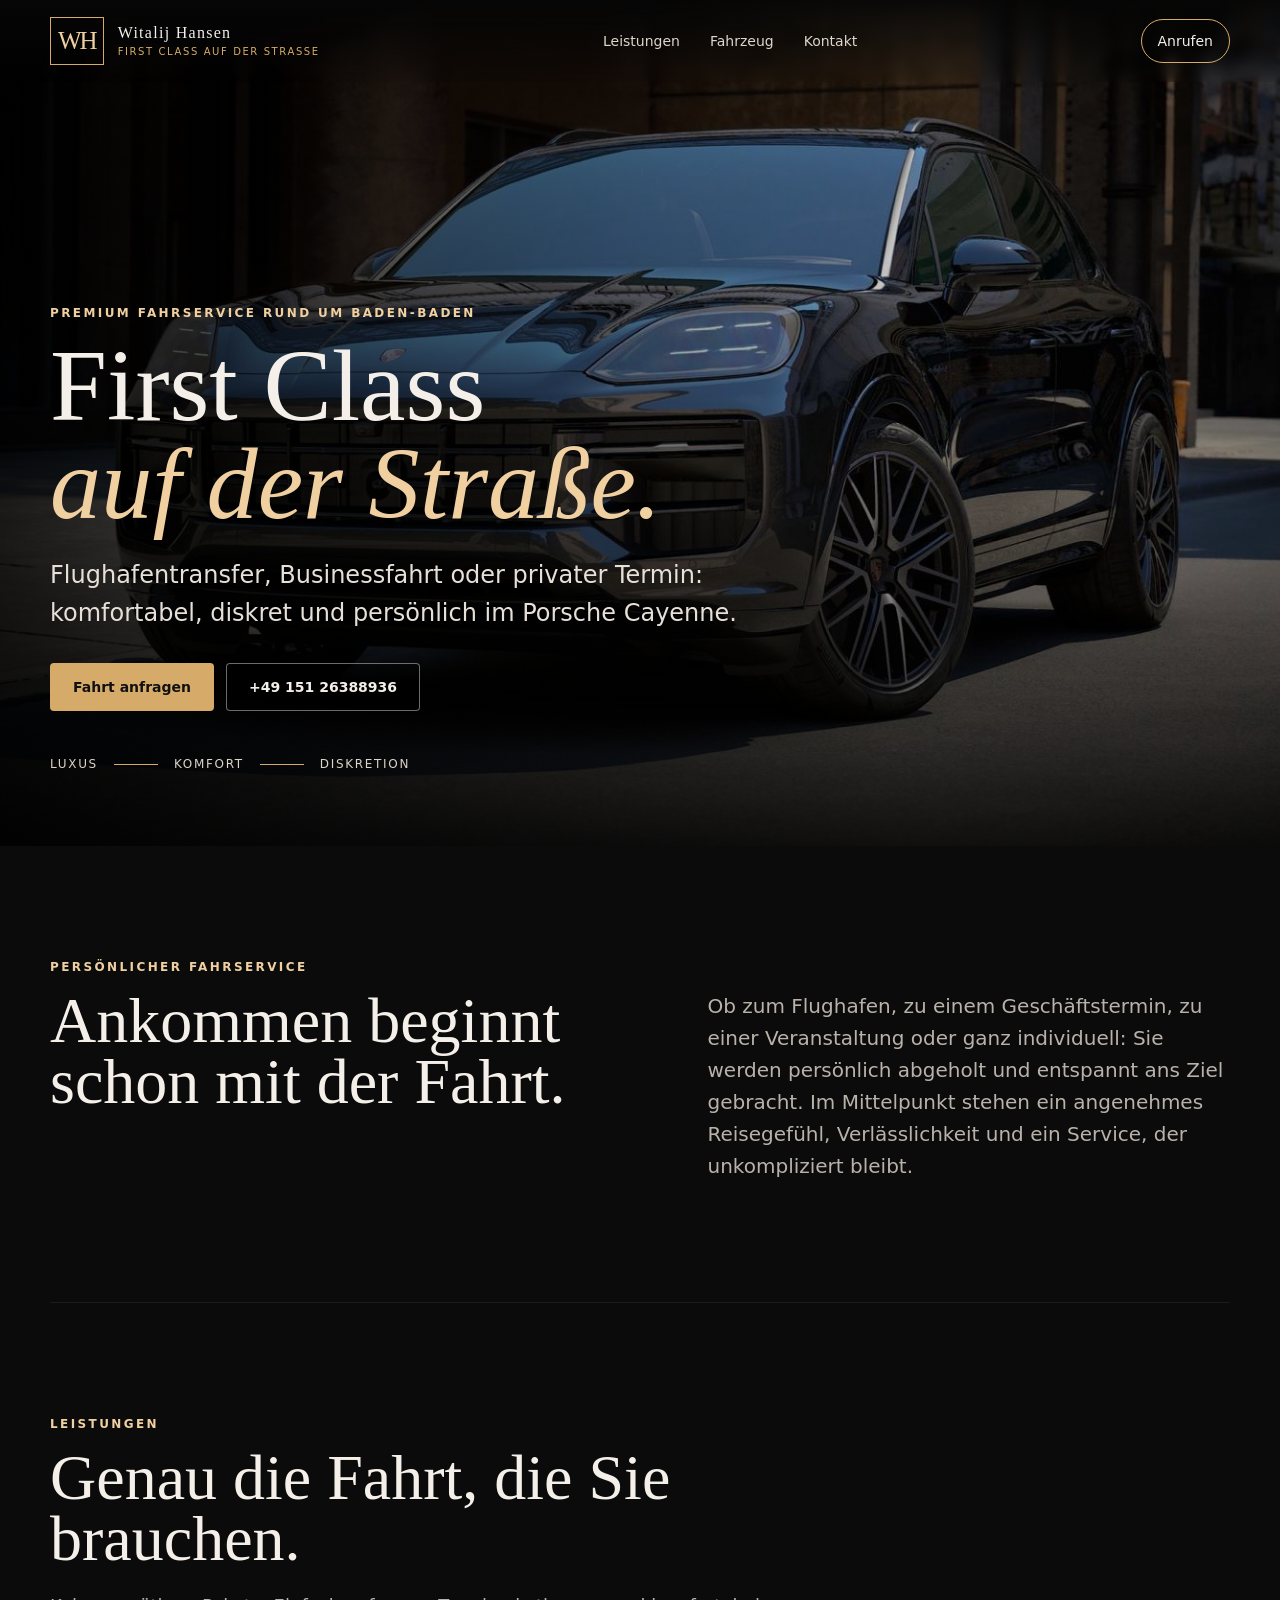
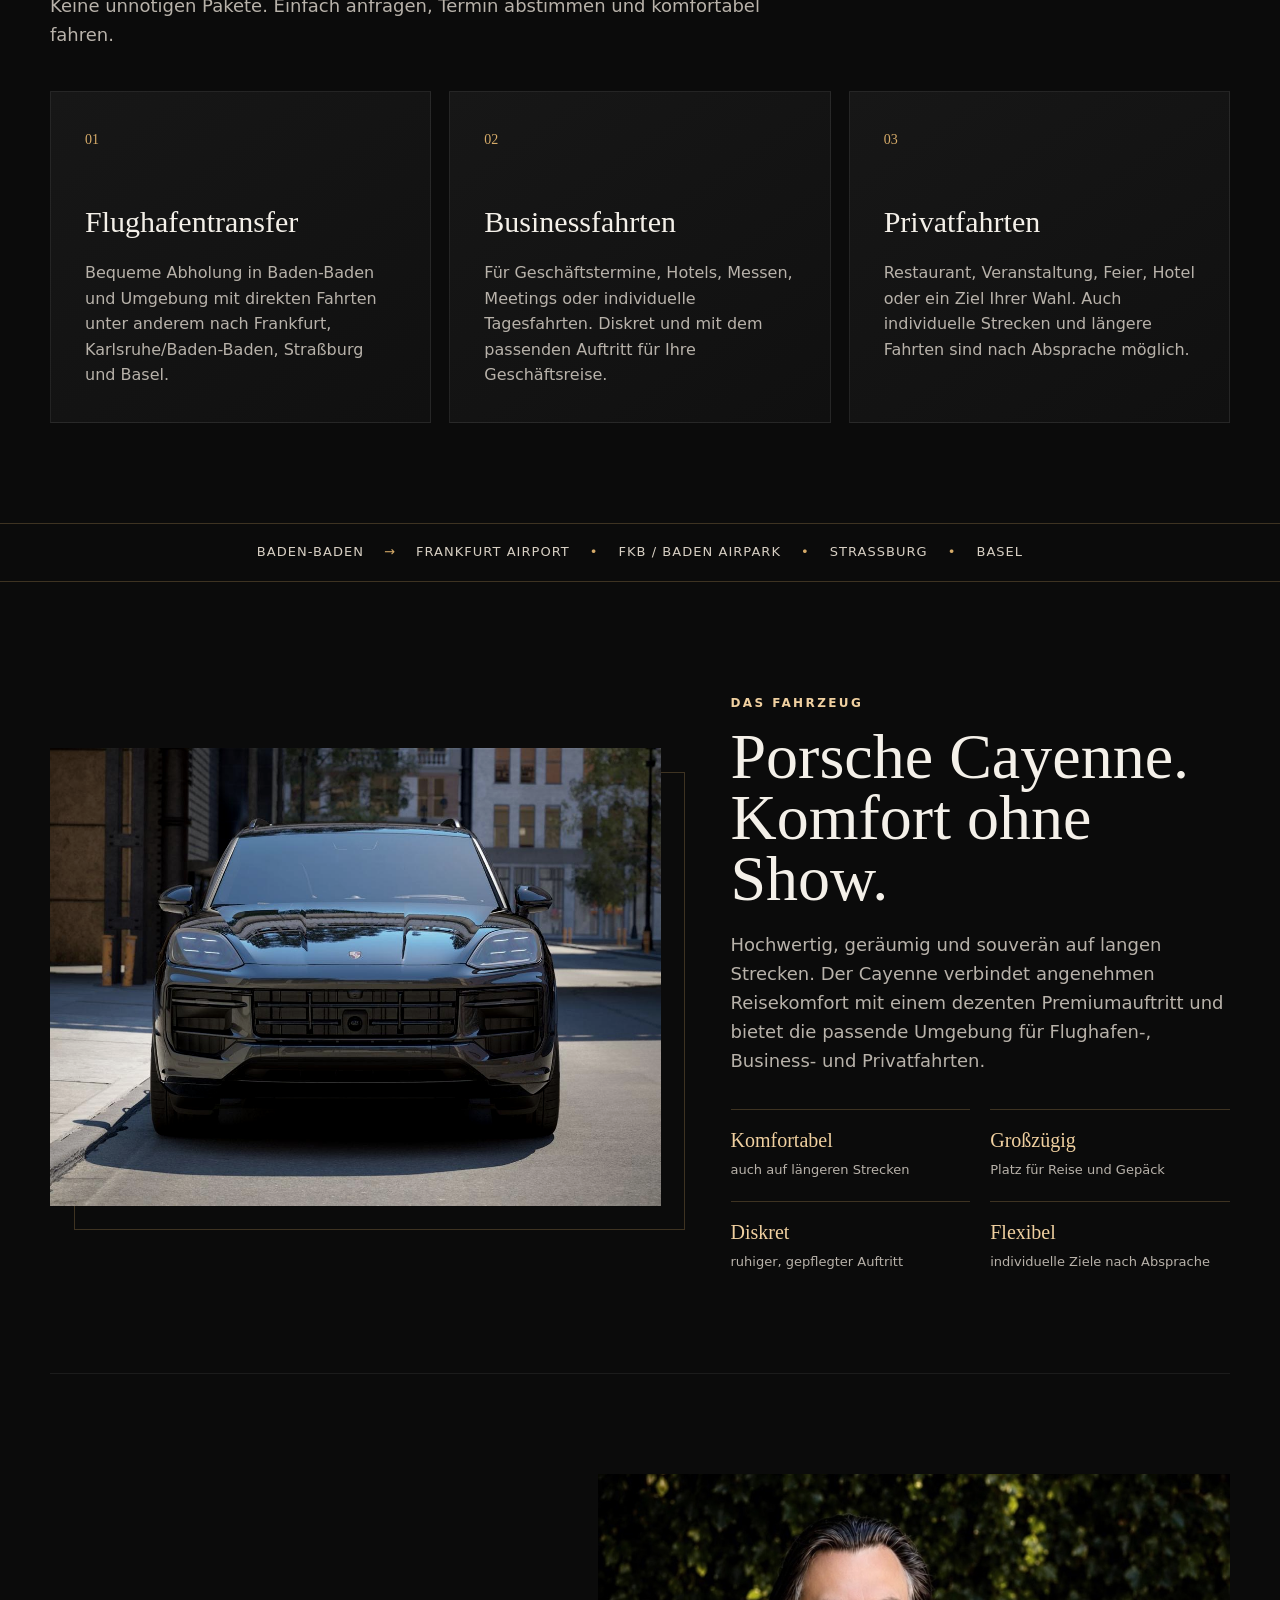
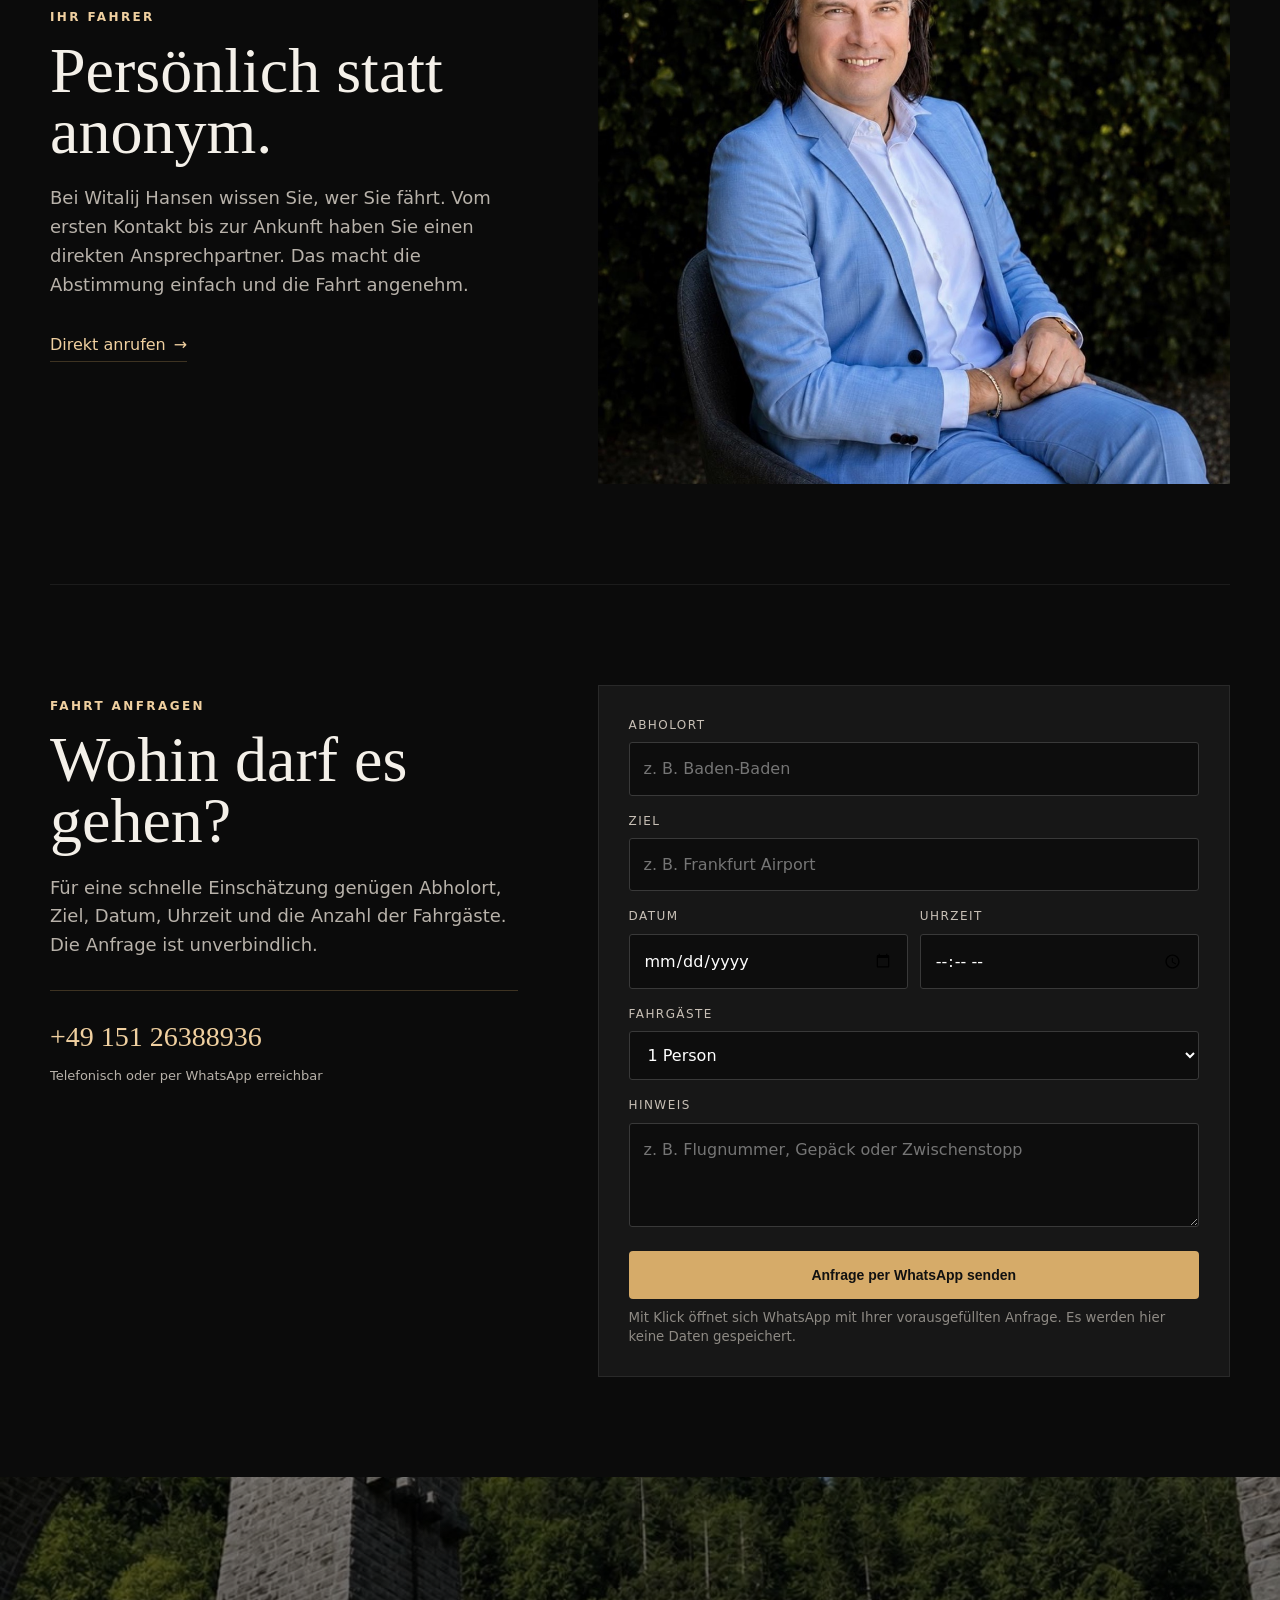
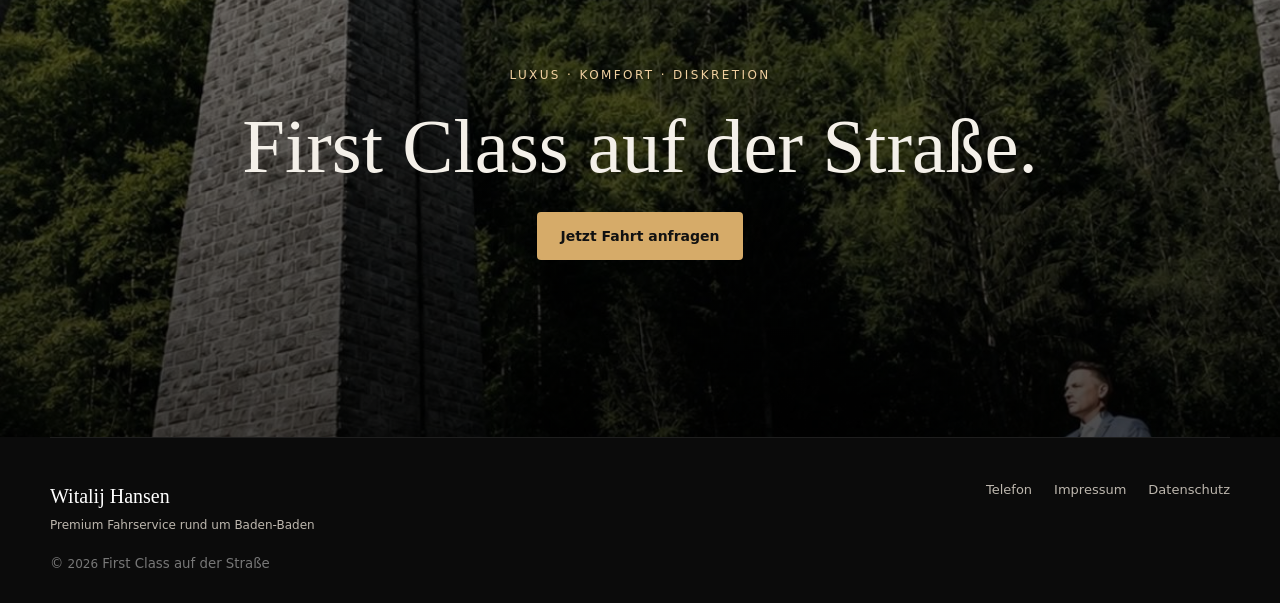
==== index.html @ 0abafc37 "Add files via upload" ====
<!doctype html>
<html lang="de">
<head>
  <meta charset="utf-8">
  <meta name="viewport" content="width=device-width, initial-scale=1">
  <title>First Class auf der Straße | Premium Fahrservice Baden-Baden</title>
  <meta name="description" content="Premium Fahrservice rund um Baden-Baden. Flughafentransfers nach Frankfurt, Karlsruhe/Baden-Baden, Straßburg und Basel sowie Business- und Privatfahrten im Porsche Cayenne.">
  <meta name="theme-color" content="#0b0b0b">
  <meta property="og:title" content="First Class auf der Straße">
  <meta property="og:description" content="Premium Fahrservice rund um Baden-Baden. Diskret, komfortabel und zuverlässig.">
  <meta property="og:type" content="website">
  <meta property="og:image" content="assets/cayenne-front-3q.jpeg">
  <link rel="preload" as="image" href="assets/cayenne-front-3q.jpeg">
  <link rel="stylesheet" href="styles.css">
</head>
<body>
  <header class="site-header">
    <a class="brand" href="#top" aria-label="Startseite">
      <span class="brand-mark">WH</span>
      <span class="brand-text">
        <strong>Witalij Hansen</strong>
        <small>First Class auf der Straße</small>
      </span>
    </a>
    <nav class="nav" aria-label="Hauptnavigation">
      <a href="#leistungen">Leistungen</a>
      <a href="#fahrzeug">Fahrzeug</a>
      <a href="#kontakt">Kontakt</a>
    </nav>
    <a class="header-cta" href="tel:+4915126388936">Anrufen</a>
  </header>

  <main id="top">
    <section class="hero">
      <div class="hero-image" role="img" aria-label="Porsche Cayenne des Premium Fahrservice"></div>
      <div class="hero-shade"></div>
      <div class="hero-content">
        <p class="eyebrow">Premium Fahrservice rund um Baden-Baden</p>
        <h1>First Class<br><span>auf der Straße.</span></h1>
        <p class="hero-copy">
          Flughafentransfer, Businessfahrt oder privater Termin:
          komfortabel, diskret und persönlich im Porsche Cayenne.
        </p>
        <div class="hero-actions">
          <a class="btn btn-primary" href="https://wa.me/4915126388936?text=Hallo%20Herr%20Hansen%2C%20ich%20interessiere%20mich%20f%C3%BCr%20eine%20Fahrt." target="_blank" rel="noopener">Fahrt anfragen</a>
          <a class="btn btn-secondary" href="tel:+4915126388936">+49 151 26388936</a>
        </div>
        <div class="trust-row" aria-label="Vorteile">
          <span>Luxus</span><i></i><span>Komfort</span><i></i><span>Diskretion</span>
        </div>
      </div>
    </section>

    <section class="intro section">
      <div>
        <p class="section-kicker">Persönlicher Fahrservice</p>
        <h2>Ankommen beginnt schon mit der Fahrt.</h2>
      </div>
      <p>
        Ob zum Flughafen, zu einem Geschäftstermin, zu einer Veranstaltung oder ganz individuell:
        Sie werden persönlich abgeholt und entspannt ans Ziel gebracht. Im Mittelpunkt stehen ein
        angenehmes Reisegefühl, Verlässlichkeit und ein Service, der unkompliziert bleibt.
      </p>
    </section>

    <section id="leistungen" class="services section">
      <div class="section-heading">
        <p class="section-kicker">Leistungen</p>
        <h2>Genau die Fahrt, die Sie brauchen.</h2>
        <p>Keine unnötigen Pakete. Einfach anfragen, Termin abstimmen und komfortabel fahren.</p>
      </div>

      <div class="cards">
        <article class="card">
          <span class="card-number">01</span>
          <h3>Flughafentransfer</h3>
          <p>
            Bequeme Abholung in Baden-Baden und Umgebung mit direkten Fahrten unter anderem nach
            Frankfurt, Karlsruhe/Baden-Baden, Straßburg und Basel.
          </p>
        </article>
        <article class="card">
          <span class="card-number">02</span>
          <h3>Businessfahrten</h3>
          <p>
            Für Geschäftstermine, Hotels, Messen, Meetings oder individuelle Tagesfahrten.
            Diskret und mit dem passenden Auftritt für Ihre Geschäftsreise.
          </p>
        </article>
        <article class="card">
          <span class="card-number">03</span>
          <h3>Privatfahrten</h3>
          <p>
            Restaurant, Veranstaltung, Feier, Hotel oder ein Ziel Ihrer Wahl.
            Auch individuelle Strecken und längere Fahrten sind nach Absprache möglich.
          </p>
        </article>
      </div>
    </section>

    <section class="route-strip" aria-label="Typische Ziele">
      <span>Baden-Baden</span>
      <b>→</b>
      <span>Frankfurt Airport</span>
      <b>•</b>
      <span>FKB / Baden Airpark</span>
      <b>•</b>
      <span>Straßburg</span>
      <b>•</b>
      <span>Basel</span>
    </section>

    <section id="fahrzeug" class="vehicle section">
      <div class="vehicle-image">
        <img src="assets/cayenne-front.jpeg" alt="Porsche Cayenne von vorne" loading="lazy">
      </div>
      <div class="vehicle-copy">
        <p class="section-kicker">Das Fahrzeug</p>
        <h2>Porsche Cayenne.<br>Komfort ohne Show.</h2>
        <p>
          Hochwertig, geräumig und souverän auf langen Strecken. Der Cayenne verbindet
          angenehmen Reisekomfort mit einem dezenten Premiumauftritt und bietet die passende
          Umgebung für Flughafen-, Business- und Privatfahrten.
        </p>
        <div class="feature-grid">
          <div><strong>Komfortabel</strong><span>auch auf längeren Strecken</span></div>
          <div><strong>Großzügig</strong><span>Platz für Reise und Gepäck</span></div>
          <div><strong>Diskret</strong><span>ruhiger, gepflegter Auftritt</span></div>
          <div><strong>Flexibel</strong><span>individuelle Ziele nach Absprache</span></div>
        </div>
      </div>
    </section>

    <section class="personal section">
      <div class="personal-copy">
        <p class="section-kicker">Ihr Fahrer</p>
        <h2>Persönlich statt anonym.</h2>
        <p>
          Bei Witalij Hansen wissen Sie, wer Sie fährt. Vom ersten Kontakt bis zur Ankunft haben
          Sie einen direkten Ansprechpartner. Das macht die Abstimmung einfach und die Fahrt angenehm.
        </p>
        <a class="text-link" href="tel:+4915126388936">Direkt anrufen <span>→</span></a>
      </div>
      <div class="portrait-wrap">
        <img src="assets/portrait.jpeg" alt="Witalij Hansen" loading="lazy">
      </div>
    </section>

    <section id="kontakt" class="contact section">
      <div class="contact-copy">
        <p class="section-kicker">Fahrt anfragen</p>
        <h2>Wohin darf es gehen?</h2>
        <p>
          Für eine schnelle Einschätzung genügen Abholort, Ziel, Datum, Uhrzeit und die Anzahl der Fahrgäste.
          Die Anfrage ist unverbindlich.
        </p>
        <div class="contact-direct">
          <a href="tel:+4915126388936">+49 151 26388936</a>
          <span>Telefonisch oder per WhatsApp erreichbar</span>
        </div>
      </div>

      <form class="request-form" id="requestForm">
        <div class="field">
          <label for="from">Abholort</label>
          <input id="from" name="from" autocomplete="street-address" placeholder="z. B. Baden-Baden">
        </div>
        <div class="field">
          <label for="to">Ziel</label>
          <input id="to" name="to" placeholder="z. B. Frankfurt Airport">
        </div>
        <div class="field two">
          <div>
            <label for="date">Datum</label>
            <input id="date" name="date" type="date">
          </div>
          <div>
            <label for="time">Uhrzeit</label>
            <input id="time" name="time" type="time">
          </div>
        </div>
        <div class="field">
          <label for="people">Fahrgäste</label>
          <select id="people" name="people">
            <option value="1">1 Person</option>
            <option value="2">2 Personen</option>
            <option value="3">3 Personen</option>
            <option value="4">4 Personen</option>
          </select>
        </div>
        <div class="field">
          <label for="note">Hinweis</label>
          <textarea id="note" name="note" rows="3" placeholder="z. B. Flugnummer, Gepäck oder Zwischenstopp"></textarea>
        </div>
        <button class="btn btn-primary full" type="submit">Anfrage per WhatsApp senden</button>
        <small>Mit Klick öffnet sich WhatsApp mit Ihrer vorausgefüllten Anfrage. Es werden hier keine Daten gespeichert.</small>
      </form>
    </section>

    <section class="final-visual">
      <img src="assets/viadukt-fahrer.jpeg" alt="Fahrservice vor einem Viadukt" loading="lazy">
      <div class="final-overlay">
        <p>Luxus · Komfort · Diskretion</p>
        <h2>First Class auf der Straße.</h2>
        <a class="btn btn-primary" href="https://wa.me/4915126388936?text=Hallo%20Herr%20Hansen%2C%20ich%20m%C3%B6chte%20gerne%20eine%20Fahrt%20anfragen." target="_blank" rel="noopener">Jetzt Fahrt anfragen</a>
      </div>
    </section>
  </main>

  <footer class="footer">
    <div>
      <strong>Witalij Hansen</strong>
      <span>Premium Fahrservice rund um Baden-Baden</span>
    </div>
    <div class="footer-links">
      <a href="tel:+4915126388936">Telefon</a>
      <a href="impressum.html">Impressum</a>
      <a href="datenschutz.html">Datenschutz</a>
    </div>
    <small>© <span id="year"></span> First Class auf der Straße</small>
  </footer>

  <script src="script.js"></script>
</body>
</html>
---- styles.css ----
:root{
  --bg:#0b0b0b;
  --bg-soft:#121212;
  --surface:#171717;
  --line:rgba(214,171,105,.25);
  --gold:#d6ab69;
  --gold-light:#f0d0a0;
  --text:#f4f0e9;
  --muted:#b8b2aa;
  --max:1180px;
}
*{box-sizing:border-box}
html{scroll-behavior:smooth}
body{
  margin:0;
  background:var(--bg);
  color:var(--text);
  font-family:Inter,ui-sans-serif,system-ui,-apple-system,BlinkMacSystemFont,"Segoe UI",sans-serif;
  line-height:1.6;
}
a{color:inherit;text-decoration:none}
img{max-width:100%;display:block}
.site-header{
  position:fixed; inset:0 0 auto 0; z-index:50;
  height:82px; display:flex; align-items:center; justify-content:space-between;
  padding:0 max(24px,calc((100vw - var(--max))/2));
  background:linear-gradient(to bottom,rgba(6,6,6,.92),rgba(6,6,6,.55),transparent);
  backdrop-filter:blur(6px);
}
.brand{display:flex;align-items:center;gap:14px}
.brand-mark{
  font-family:Georgia,serif; font-size:25px; color:var(--gold-light);
  border:1px solid var(--gold); padding:3px 7px; letter-spacing:-2px;
}
.brand-text{display:flex;flex-direction:column;line-height:1.15}
.brand-text strong{font-family:Georgia,serif;letter-spacing:.08em;font-weight:500}
.brand-text small{font-size:10px;color:var(--gold);letter-spacing:.16em;text-transform:uppercase;margin-top:4px}
.nav{display:flex;gap:30px;font-size:14px;color:#ddd6cc}
.nav a:hover{color:var(--gold-light)}
.header-cta{border:1px solid var(--gold);padding:10px 16px;border-radius:999px;font-size:14px}
.hero{position:relative;min-height:94vh;display:flex;align-items:flex-end;overflow:hidden}
.hero-image{
  position:absolute;inset:0;
  background:url("assets/cayenne-front-3q.jpeg") center 58%/cover no-repeat;
  transform:scale(1.02);
}
.hero-shade{
  position:absolute;inset:0;
  background:
    linear-gradient(90deg,rgba(0,0,0,.84) 0%,rgba(0,0,0,.44) 45%,rgba(0,0,0,.18) 70%),
    linear-gradient(0deg,rgba(0,0,0,.88) 0%,transparent 45%);
}
.hero-content{
  position:relative;z-index:2;width:min(var(--max),calc(100% - 48px));
  margin:0 auto;padding:150px 0 72px;
}
.eyebrow,.section-kicker{
  text-transform:uppercase;letter-spacing:.2em;font-size:12px;color:var(--gold-light);font-weight:600;
}
.hero h1,.section h2,.final-overlay h2{
  font-family:Georgia,"Times New Roman",serif;font-weight:400;line-height:.95;margin:14px 0 22px;
}
.hero h1{font-size:clamp(54px,8vw,112px);max-width:820px}
.hero h1 span{color:var(--gold-light);font-style:italic}
.hero-copy{font-size:clamp(18px,2vw,24px);max-width:690px;color:#e6e0d8}
.hero-actions{display:flex;gap:12px;flex-wrap:wrap;margin-top:30px}
.btn{
  display:inline-flex;align-items:center;justify-content:center;
  min-height:48px;padding:0 22px;border-radius:4px;font-weight:650;font-size:14px;
  transition:.2s ease;border:1px solid transparent;cursor:pointer;
}
.btn-primary{background:var(--gold);color:#111}
.btn-primary:hover{background:var(--gold-light);transform:translateY(-1px)}
.btn-secondary{border-color:rgba(255,255,255,.42);background:rgba(0,0,0,.2)}
.btn-secondary:hover{border-color:var(--gold)}
.trust-row{display:flex;align-items:center;gap:16px;margin-top:44px;color:#ded4c7;letter-spacing:.14em;text-transform:uppercase;font-size:12px}
.trust-row i{display:block;width:44px;height:1px;background:var(--gold)}
.section{width:min(var(--max),calc(100% - 48px));margin:0 auto;padding:100px 0}
.section h2{font-size:clamp(40px,5vw,68px)}
.intro{display:grid;grid-template-columns:1.05fr .95fr;gap:80px;align-items:start}
.intro>p{font-size:20px;color:var(--muted);margin-top:44px}
.section-heading{max-width:760px;margin-bottom:42px}
.section-heading>p:last-child{color:var(--muted);font-size:18px}
.services{border-top:1px solid rgba(255,255,255,.07)}
.cards{display:grid;grid-template-columns:repeat(3,1fr);gap:18px}
.card{background:linear-gradient(145deg,#171717,#101010);border:1px solid rgba(255,255,255,.08);padding:34px;min-height:310px}
.card-number{font-family:Georgia,serif;color:var(--gold);font-size:14px}
.card h3{font-family:Georgia,serif;font-size:30px;font-weight:400;margin:46px 0 14px}
.card p{color:var(--muted);margin:0}
.route-strip{
  border-top:1px solid var(--line);border-bottom:1px solid var(--line);
  padding:18px 24px;display:flex;gap:20px;align-items:center;justify-content:center;flex-wrap:wrap;
  color:#d8d0c4;font-size:13px;letter-spacing:.08em;text-transform:uppercase;
}
.route-strip b{color:var(--gold);font-weight:400}
.vehicle{display:grid;grid-template-columns:1.1fr .9fr;gap:70px;align-items:center}
.vehicle-image{position:relative}
.vehicle-image:before{content:"";position:absolute;inset:24px -24px -24px 24px;border:1px solid var(--line);z-index:-1}
.vehicle-image img{width:100%;aspect-ratio:4/3;object-fit:cover;filter:saturate(.85) contrast(1.05)}
.vehicle-copy>p:not(.section-kicker){color:var(--muted);font-size:18px}
.feature-grid{display:grid;grid-template-columns:1fr 1fr;gap:20px;margin-top:34px}
.feature-grid div{border-top:1px solid var(--line);padding-top:14px}
.feature-grid strong,.feature-grid span{display:block}
.feature-grid strong{color:var(--gold-light);font-family:Georgia,serif;font-size:20px;font-weight:400}
.feature-grid span{font-size:13px;color:var(--muted);margin-top:4px}
.personal{
  display:grid;grid-template-columns:.85fr 1.15fr;gap:80px;align-items:center;
  border-top:1px solid rgba(255,255,255,.07);
}
.personal-copy p:not(.section-kicker){color:var(--muted);font-size:18px}
.text-link{display:inline-flex;gap:8px;color:var(--gold-light);margin-top:14px;border-bottom:1px solid var(--line);padding-bottom:4px}
.portrait-wrap{max-height:610px;overflow:hidden}
.portrait-wrap img{width:100%;height:100%;max-height:610px;object-fit:cover;object-position:center 25%;filter:saturate(.88)}
.contact{
  display:grid;grid-template-columns:.85fr 1.15fr;gap:80px;align-items:start;
  border-top:1px solid rgba(255,255,255,.07);
}
.contact-copy>p:not(.section-kicker){color:var(--muted);font-size:18px}
.contact-direct{margin-top:30px;padding-top:24px;border-top:1px solid var(--line)}
.contact-direct a{display:block;font-family:Georgia,serif;color:var(--gold-light);font-size:28px}
.contact-direct span{display:block;color:var(--muted);font-size:13px;margin-top:6px}
.request-form{background:var(--surface);border:1px solid rgba(255,255,255,.08);padding:30px}
.field{margin-bottom:16px}
.field label{display:block;font-size:12px;text-transform:uppercase;letter-spacing:.12em;color:#c8c0b6;margin-bottom:7px}
.field input,.field select,.field textarea{
  width:100%;border:1px solid #393939;background:#0d0d0d;color:#fff;border-radius:3px;
  padding:13px 14px;font:inherit;outline:none;
}
.field input:focus,.field select:focus,.field textarea:focus{border-color:var(--gold)}
.field.two{display:grid;grid-template-columns:1fr 1fr;gap:12px}
.full{width:100%}
.request-form small{display:block;color:#8e8a84;margin-top:10px;line-height:1.4}
.final-visual{position:relative;height:560px;overflow:hidden}
.final-visual img{width:100%;height:100%;object-fit:cover;object-position:center 56%;filter:brightness(.55) saturate(.85)}
.final-overlay{position:absolute;inset:0;display:flex;flex-direction:column;align-items:center;justify-content:center;text-align:center;padding:24px;background:linear-gradient(180deg,rgba(0,0,0,.05),rgba(0,0,0,.45))}
.final-overlay p{text-transform:uppercase;letter-spacing:.2em;color:var(--gold-light);font-size:12px}
.final-overlay h2{font-size:clamp(46px,6vw,82px);margin-bottom:28px}
.footer{
  width:min(var(--max),calc(100% - 48px));margin:0 auto;padding:42px 0 28px;
  display:grid;grid-template-columns:1fr auto;gap:18px;border-top:1px solid rgba(255,255,255,.08);color:#bdb7ae;
}
.footer>div:first-child{display:flex;flex-direction:column}
.footer strong{color:#fff;font-family:Georgia,serif;font-size:20px;font-weight:400}
.footer span{font-size:12px;margin-top:4px}
.footer-links{display:flex;gap:22px;font-size:13px}
.footer small{grid-column:1/-1;color:#777}
.legal{width:min(860px,calc(100% - 48px));margin:0 auto;padding:140px 0 80px}
.legal h1{font-family:Georgia,serif;font-size:58px;font-weight:400}
.legal h2{font-family:Georgia,serif;font-weight:400;margin-top:38px}
.legal p,.legal li{color:var(--muted)}
.legal .notice{border:1px solid var(--line);padding:18px;color:var(--gold-light);background:#14100b}
.backlink{color:var(--gold-light)}
@media (max-width:900px){
  .nav{display:none}
  .intro,.vehicle,.personal,.contact{grid-template-columns:1fr;gap:44px}
  .cards{grid-template-columns:1fr}
  .card{min-height:0}
  .personal-copy{order:1}.portrait-wrap{order:2}
  .vehicle-image:before{display:none}
}
@media (max-width:640px){
  .site-header{height:70px;padding:0 18px}
  .brand-text small{display:none}
  .brand-text strong{font-size:13px}
  .header-cta{padding:8px 12px}
  .hero{min-height:100svh}
  .hero-image{background-position:58% center}
  .hero-shade{background:linear-gradient(90deg,rgba(0,0,0,.86),rgba(0,0,0,.42)),linear-gradient(0deg,rgba(0,0,0,.93),transparent 55%)}
  .hero-content{width:calc(100% - 36px);padding-bottom:44px}
  .hero h1{font-size:54px}
  .hero-copy{font-size:17px}
  .hero-actions{flex-direction:column;align-items:stretch}
  .trust-row{gap:10px;font-size:10px}
  .trust-row i{width:20px}
  .section{width:calc(100% - 36px);padding:72px 0}
  .section h2{font-size:42px}
  .intro>p{margin-top:0;font-size:17px}
  .card{padding:26px}
  .vehicle,.personal,.contact{gap:34px}
  .feature-grid{grid-template-columns:1fr}
  .field.two{grid-template-columns:1fr}
  .request-form{padding:20px}
  .final-visual{height:470px}
  .final-visual img{object-position:48% center}
  .footer{width:calc(100% - 36px);grid-template-columns:1fr}
  .footer-links{flex-wrap:wrap}
}
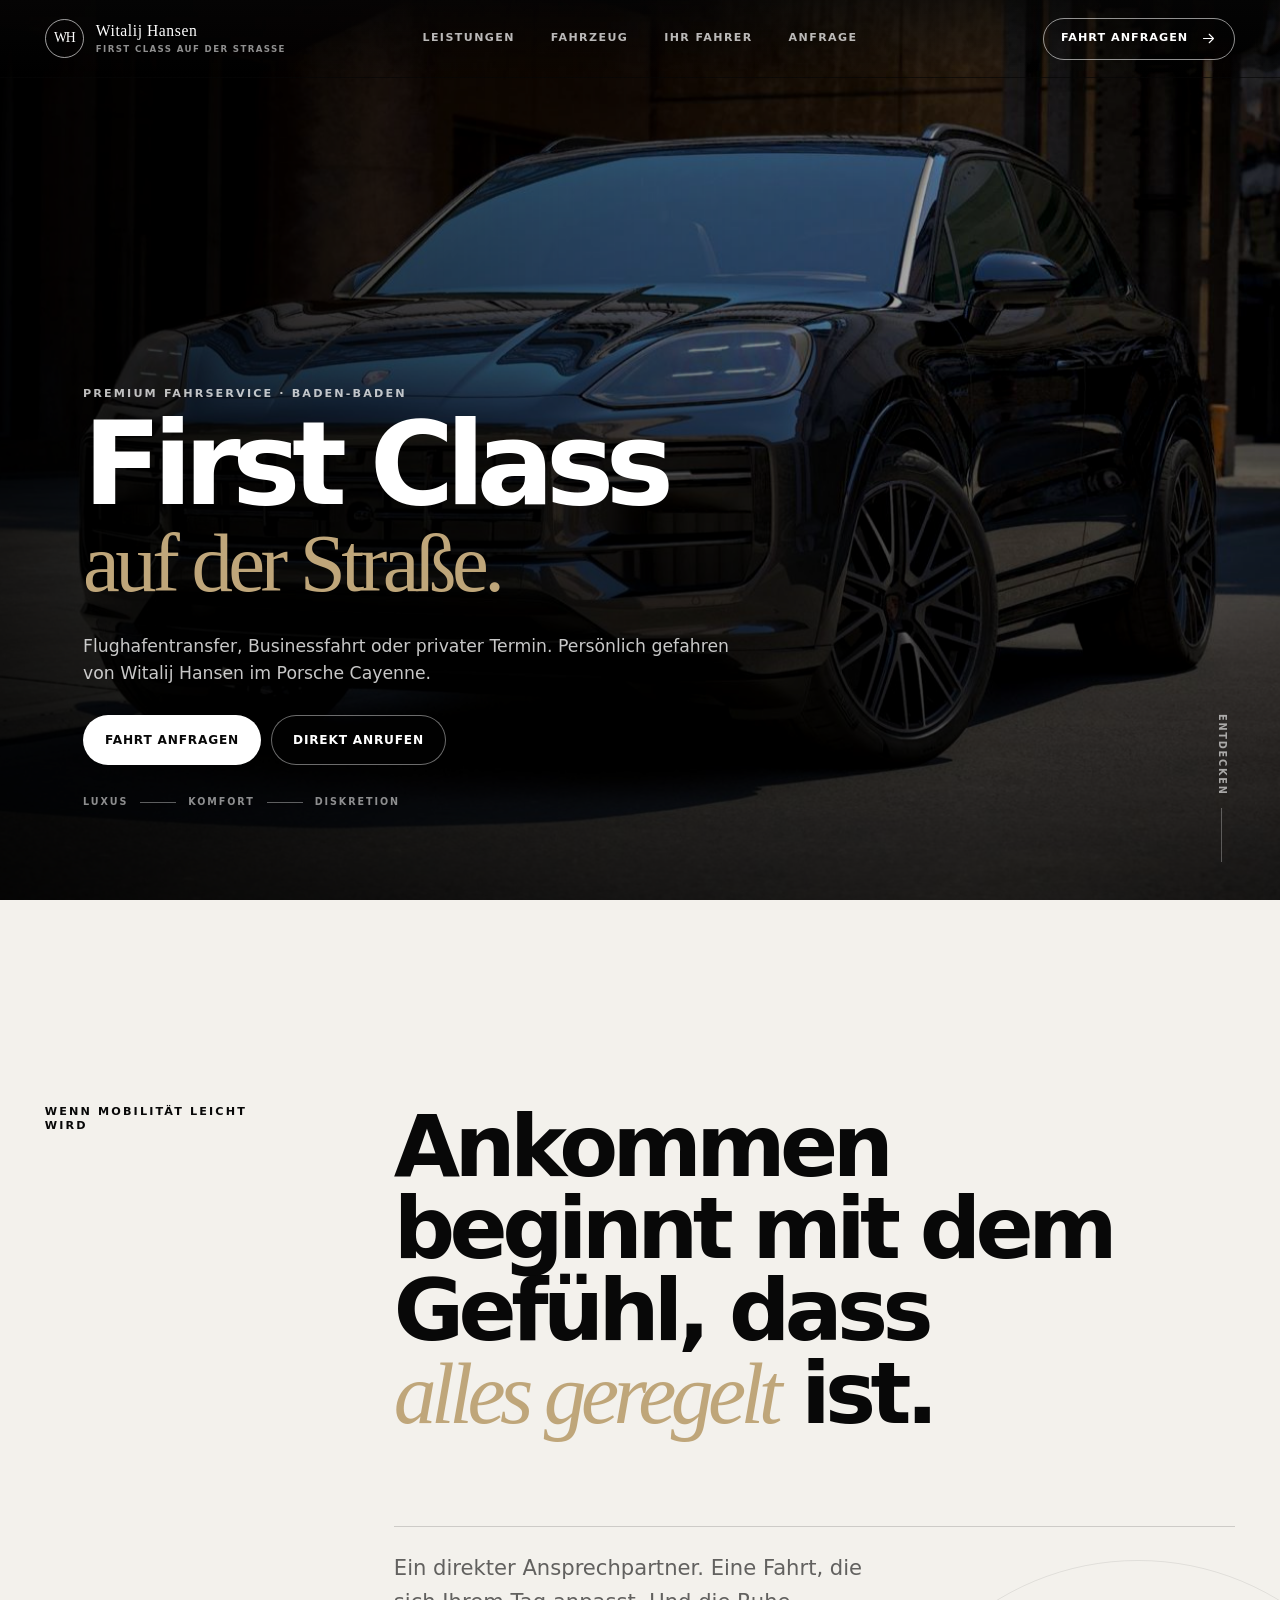
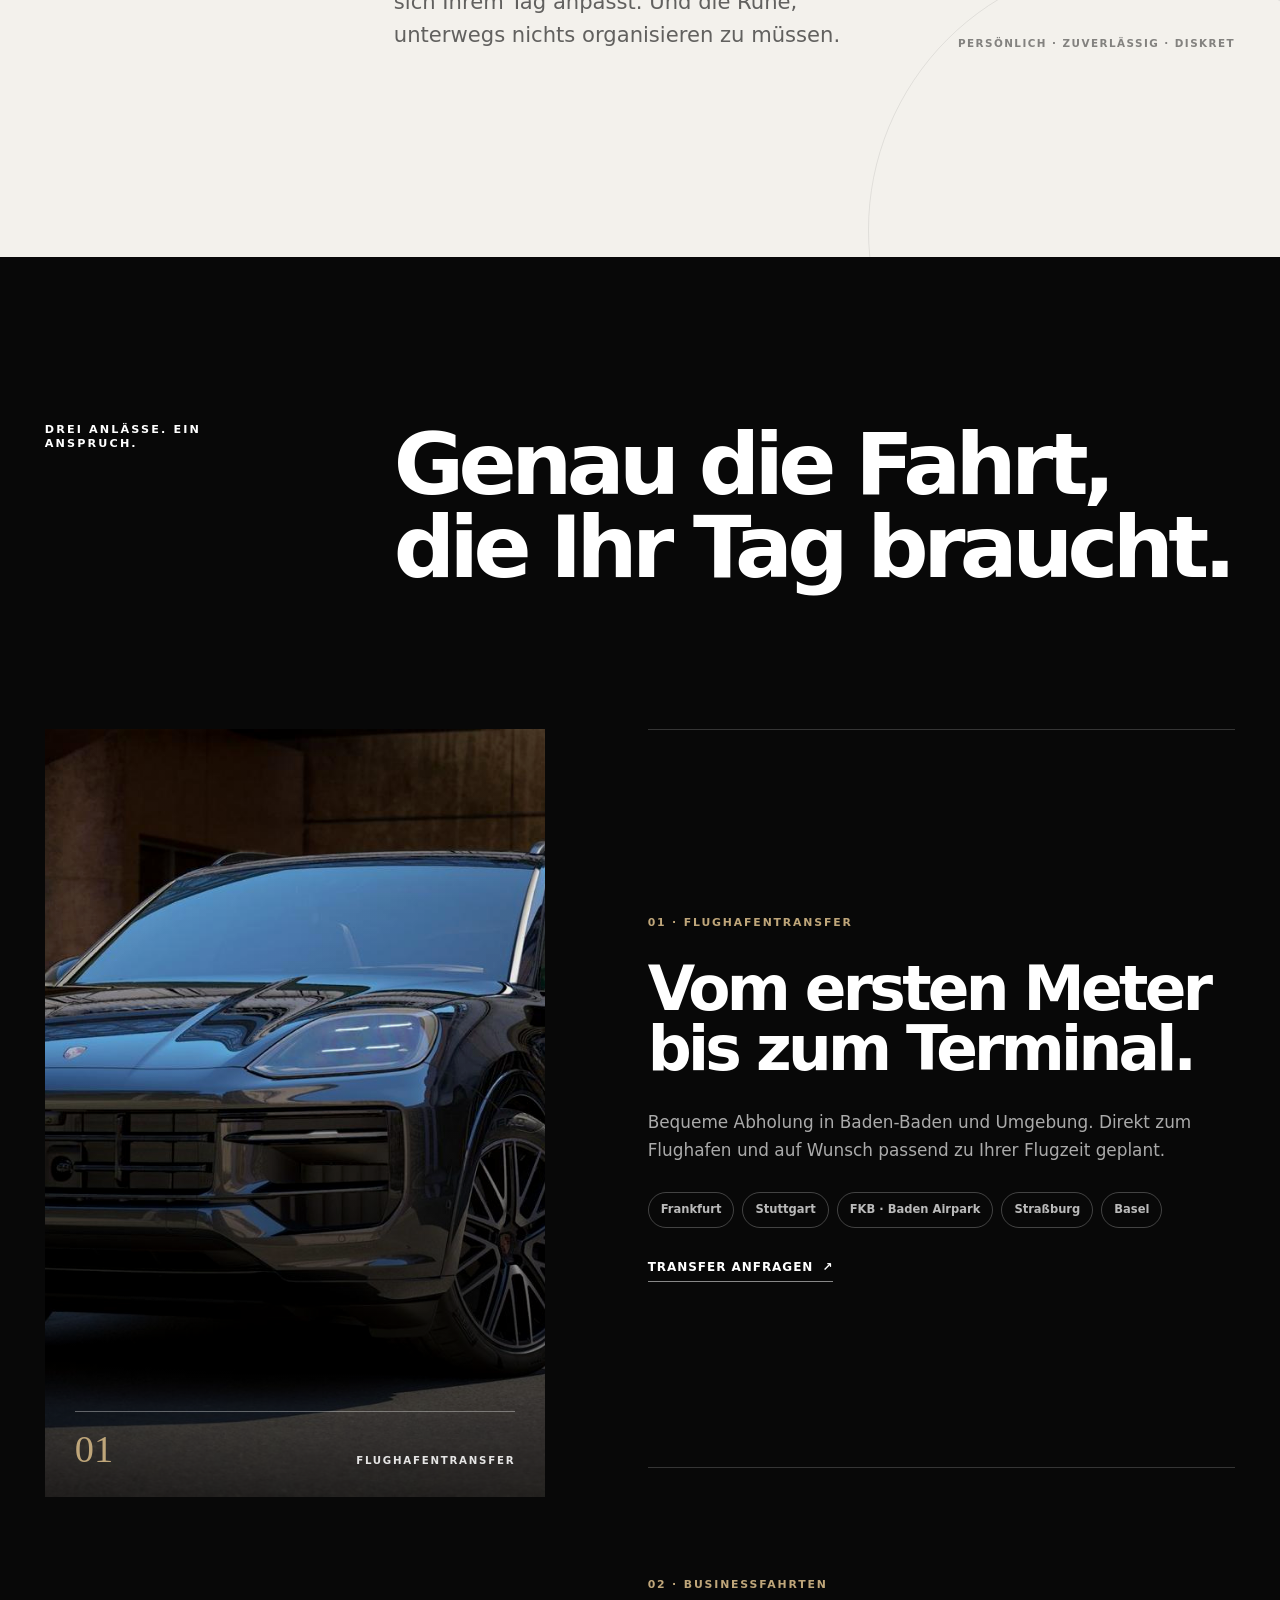
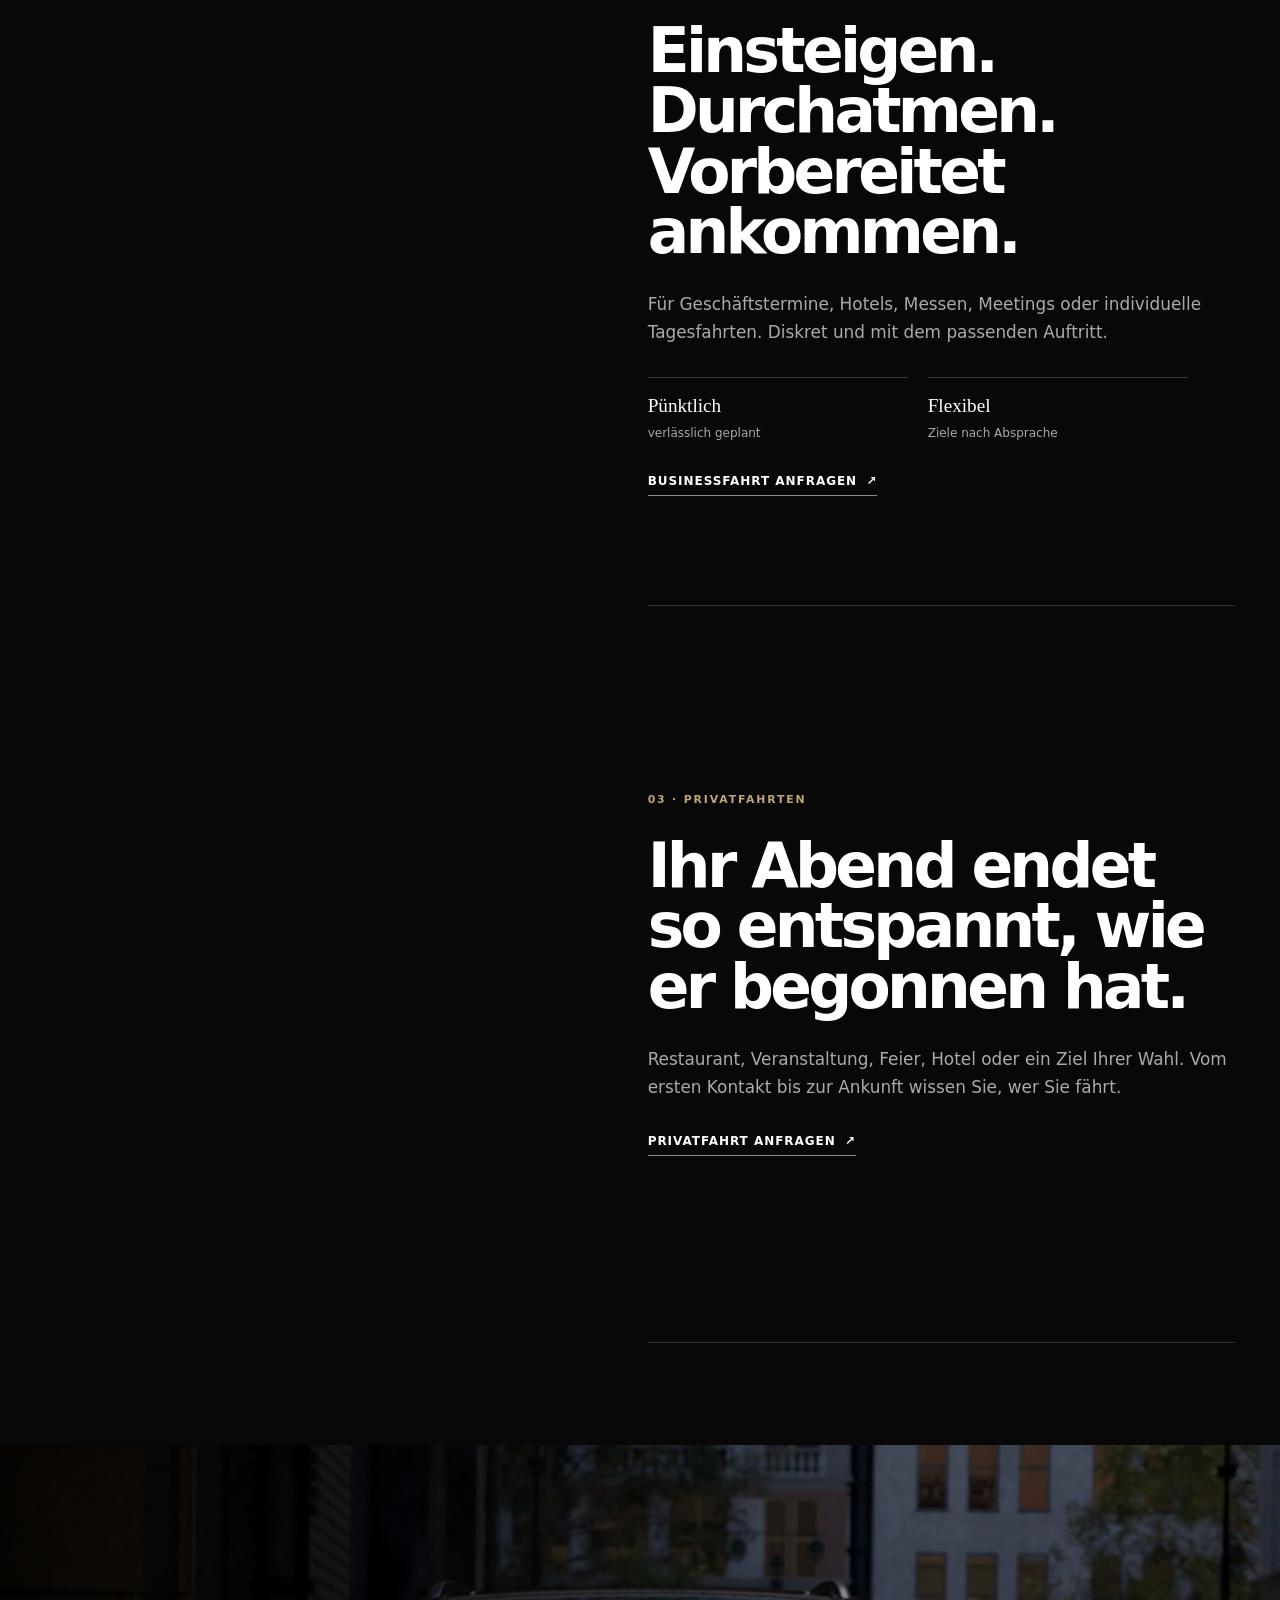
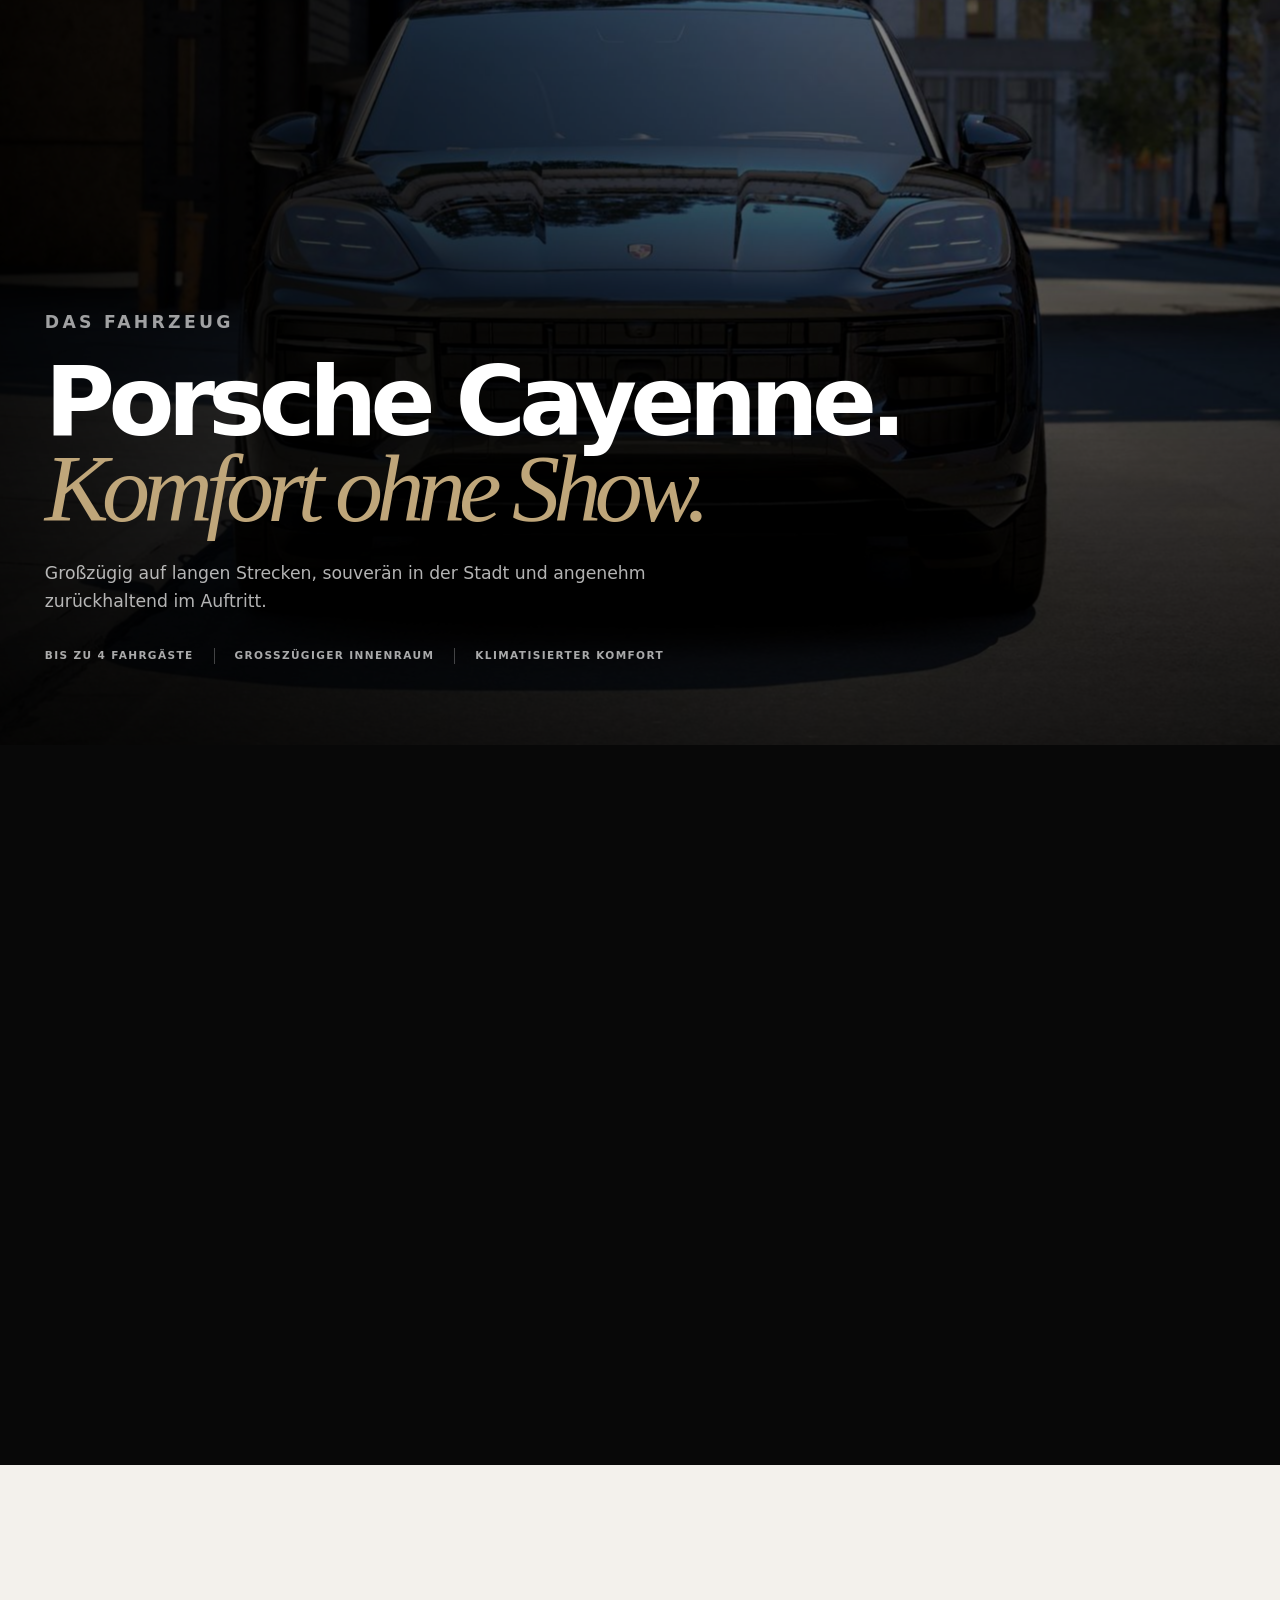
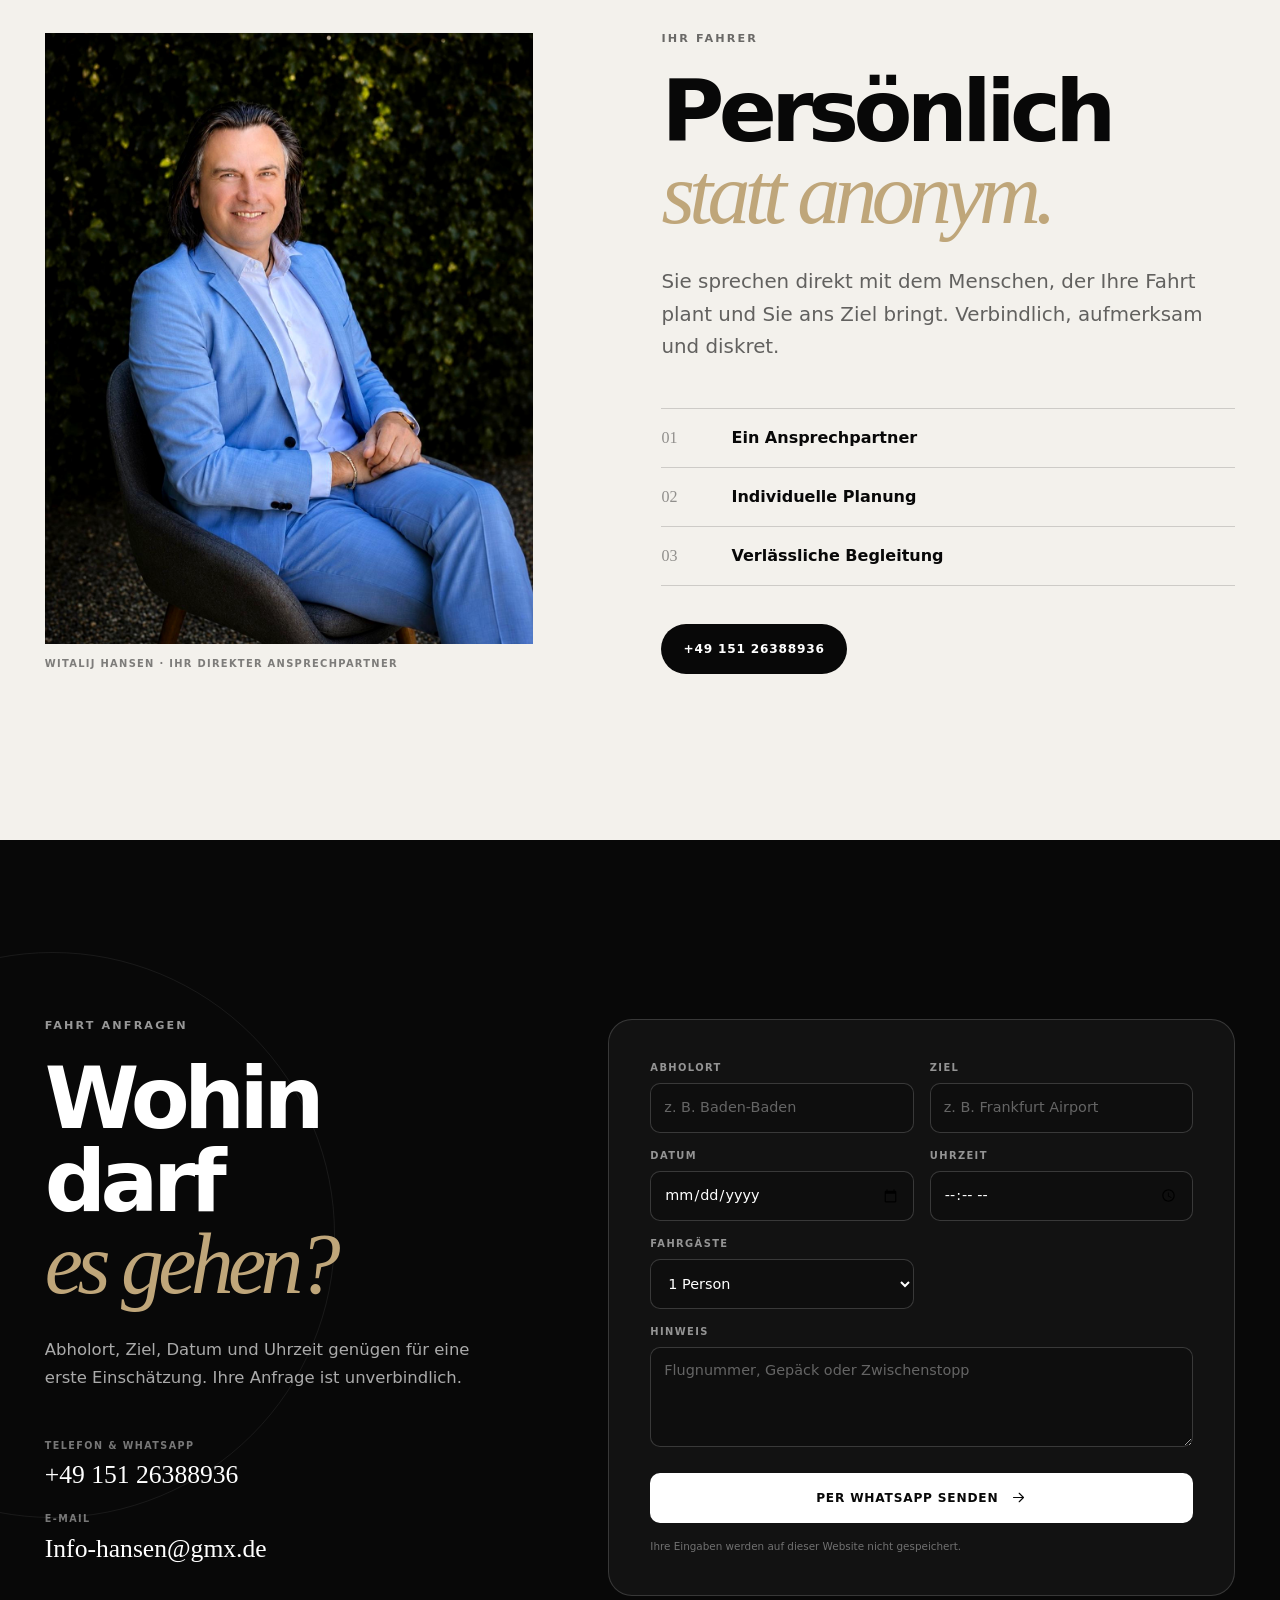
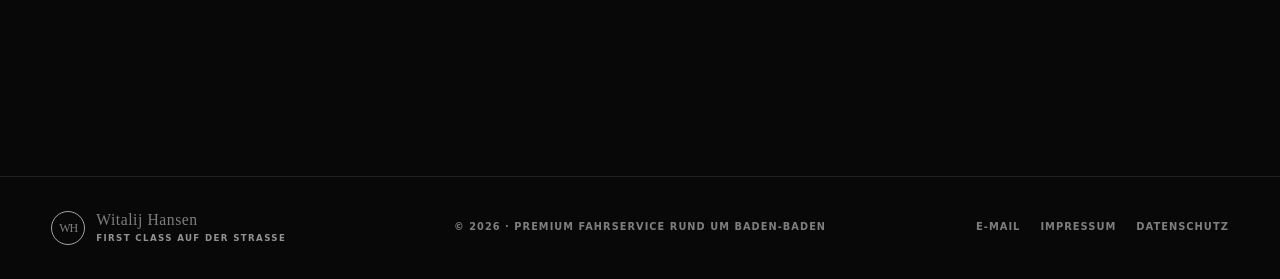
==== commit 6de27281: "Publish version 3 website" ====
--- a/index.html
+++ b/index.html
@@ -4,220 +4,248 @@
   <meta charset="utf-8">
   <meta name="viewport" content="width=device-width, initial-scale=1">
   <title>First Class auf der Straße | Premium Fahrservice Baden-Baden</title>
-  <meta name="description" content="Premium Fahrservice rund um Baden-Baden. Flughafentransfers nach Frankfurt, Karlsruhe/Baden-Baden, Straßburg und Basel sowie Business- und Privatfahrten im Porsche Cayenne.">
-  <meta name="theme-color" content="#0b0b0b">
+  <meta name="description" content="Premium Fahrservice von Witalij Hansen rund um Baden-Baden. Flughafentransfers, Businessfahrten und Privatfahrten im Porsche Cayenne.">
+  <meta name="theme-color" content="#080808">
+    <meta name="robots" content="noindex, nofollow">
   <meta property="og:title" content="First Class auf der Straße">
   <meta property="og:description" content="Premium Fahrservice rund um Baden-Baden. Diskret, komfortabel und zuverlässig.">
   <meta property="og:type" content="website">
   <meta property="og:image" content="assets/cayenne-front-3q.jpeg">
-  <link rel="preload" as="image" href="assets/cayenne-front-3q.jpeg">
+  <link rel="preload" as="image" href="assets/cayenne-front-3q-original.jpg" type="image/jpeg">
   <link rel="stylesheet" href="styles.css">
 </head>
 <body>
-  <header class="site-header">
-    <a class="brand" href="#top" aria-label="Startseite">
+  <a class="skip-link" href="#main-content">Direkt zum Inhalt</a>
+  <div class="scroll-progress" aria-hidden="true"><span></span></div>
+
+  <header class="topbar" id="topbar">
+    <a class="brand" href="#top" aria-label="Zur Startseite">
       <span class="brand-mark">WH</span>
-      <span class="brand-text">
+      <span class="brand-copy">
         <strong>Witalij Hansen</strong>
         <small>First Class auf der Straße</small>
       </span>
     </a>
-    <nav class="nav" aria-label="Hauptnavigation">
+
+    <nav class="topnav" aria-label="Hauptnavigation">
       <a href="#leistungen">Leistungen</a>
       <a href="#fahrzeug">Fahrzeug</a>
-      <a href="#kontakt">Kontakt</a>
+      <a href="#fahrer">Ihr Fahrer</a>
+      <a href="#anfrage">Anfrage</a>
     </nav>
-    <a class="header-cta" href="tel:+4915126388936">Anrufen</a>
+
+    <a class="topbar-cta" href="#anfrage" aria-label="Fahrt anfragen">
+      <span>Fahrt anfragen</span>
+      <svg viewBox="0 0 24 24" aria-hidden="true"><path d="M5 12h14M13 6l6 6-6 6"/></svg>
+    </a>
   </header>
 
-  <main id="top">
-    <section class="hero">
-      <div class="hero-image" role="img" aria-label="Porsche Cayenne des Premium Fahrservice"></div>
-      <div class="hero-shade"></div>
-      <div class="hero-content">
-        <p class="eyebrow">Premium Fahrservice rund um Baden-Baden</p>
-        <h1>First Class<br><span>auf der Straße.</span></h1>
-        <p class="hero-copy">
-          Flughafentransfer, Businessfahrt oder privater Termin:
-          komfortabel, diskret und persönlich im Porsche Cayenne.
-        </p>
+  <main id="main-content">
+    <section class="hero" id="top" aria-labelledby="hero-title">
+      <div class="hero-media" aria-hidden="true">
+        <img src="assets/cayenne-front-3q-original.jpg" alt="" fetchpriority="high">
+      </div>
+      <div class="hero-shade" aria-hidden="true"></div>
+
+      <div class="hero-inner">
+        <p class="eyebrow hero-eyebrow">Premium Fahrservice · Baden-Baden</p>
+        <h1 id="hero-title"><span>First Class</span><span class="serif-line">auf der Straße.</span></h1>
+        <p class="hero-lead">Flughafentransfer, Businessfahrt oder privater Termin. Persönlich gefahren von Witalij Hansen im Porsche Cayenne.</p>
         <div class="hero-actions">
-          <a class="btn btn-primary" href="https://wa.me/4915126388936?text=Hallo%20Herr%20Hansen%2C%20ich%20interessiere%20mich%20f%C3%BCr%20eine%20Fahrt." target="_blank" rel="noopener">Fahrt anfragen</a>
-          <a class="btn btn-secondary" href="tel:+4915126388936">+49 151 26388936</a>
-        </div>
-        <div class="trust-row" aria-label="Vorteile">
+          <a class="button button-light" href="#anfrage">Fahrt anfragen</a>
+          <a class="button button-glass" href="tel:+4915126388936">Direkt anrufen</a>
+        </div>
+        <div class="hero-values" aria-label="Unsere Werte">
           <span>Luxus</span><i></i><span>Komfort</span><i></i><span>Diskretion</span>
         </div>
       </div>
-    </section>
-
-    <section class="intro section">
-      <div>
-        <p class="section-kicker">Persönlicher Fahrservice</p>
-        <h2>Ankommen beginnt schon mit der Fahrt.</h2>
-      </div>
-      <p>
-        Ob zum Flughafen, zu einem Geschäftstermin, zu einer Veranstaltung oder ganz individuell:
-        Sie werden persönlich abgeholt und entspannt ans Ziel gebracht. Im Mittelpunkt stehen ein
-        angenehmes Reisegefühl, Verlässlichkeit und ein Service, der unkompliziert bleibt.
-      </p>
-    </section>
-
-    <section id="leistungen" class="services section">
-      <div class="section-heading">
-        <p class="section-kicker">Leistungen</p>
-        <h2>Genau die Fahrt, die Sie brauchen.</h2>
-        <p>Keine unnötigen Pakete. Einfach anfragen, Termin abstimmen und komfortabel fahren.</p>
-      </div>
-
-      <div class="cards">
-        <article class="card">
-          <span class="card-number">01</span>
-          <h3>Flughafentransfer</h3>
-          <p>
-            Bequeme Abholung in Baden-Baden und Umgebung mit direkten Fahrten unter anderem nach
-            Frankfurt, Karlsruhe/Baden-Baden, Straßburg und Basel.
-          </p>
-        </article>
-        <article class="card">
-          <span class="card-number">02</span>
-          <h3>Businessfahrten</h3>
-          <p>
-            Für Geschäftstermine, Hotels, Messen, Meetings oder individuelle Tagesfahrten.
-            Diskret und mit dem passenden Auftritt für Ihre Geschäftsreise.
-          </p>
-        </article>
-        <article class="card">
-          <span class="card-number">03</span>
-          <h3>Privatfahrten</h3>
-          <p>
-            Restaurant, Veranstaltung, Feier, Hotel oder ein Ziel Ihrer Wahl.
-            Auch individuelle Strecken und längere Fahrten sind nach Absprache möglich.
-          </p>
-        </article>
-      </div>
-    </section>
-
-    <section class="route-strip" aria-label="Typische Ziele">
-      <span>Baden-Baden</span>
-      <b>→</b>
-      <span>Frankfurt Airport</span>
-      <b>•</b>
-      <span>FKB / Baden Airpark</span>
-      <b>•</b>
-      <span>Straßburg</span>
-      <b>•</b>
-      <span>Basel</span>
-    </section>
-
-    <section id="fahrzeug" class="vehicle section">
-      <div class="vehicle-image">
-        <img src="assets/cayenne-front.jpeg" alt="Porsche Cayenne von vorne" loading="lazy">
-      </div>
-      <div class="vehicle-copy">
-        <p class="section-kicker">Das Fahrzeug</p>
-        <h2>Porsche Cayenne.<br>Komfort ohne Show.</h2>
-        <p>
-          Hochwertig, geräumig und souverän auf langen Strecken. Der Cayenne verbindet
-          angenehmen Reisekomfort mit einem dezenten Premiumauftritt und bietet die passende
-          Umgebung für Flughafen-, Business- und Privatfahrten.
-        </p>
-        <div class="feature-grid">
-          <div><strong>Komfortabel</strong><span>auch auf längeren Strecken</span></div>
-          <div><strong>Großzügig</strong><span>Platz für Reise und Gepäck</span></div>
-          <div><strong>Diskret</strong><span>ruhiger, gepflegter Auftritt</span></div>
-          <div><strong>Flexibel</strong><span>individuelle Ziele nach Absprache</span></div>
-        </div>
-      </div>
-    </section>
-
-    <section class="personal section">
-      <div class="personal-copy">
-        <p class="section-kicker">Ihr Fahrer</p>
-        <h2>Persönlich statt anonym.</h2>
-        <p>
-          Bei Witalij Hansen wissen Sie, wer Sie fährt. Vom ersten Kontakt bis zur Ankunft haben
-          Sie einen direkten Ansprechpartner. Das macht die Abstimmung einfach und die Fahrt angenehm.
-        </p>
-        <a class="text-link" href="tel:+4915126388936">Direkt anrufen <span>→</span></a>
-      </div>
-      <div class="portrait-wrap">
-        <img src="assets/portrait.jpeg" alt="Witalij Hansen" loading="lazy">
-      </div>
-    </section>
-
-    <section id="kontakt" class="contact section">
-      <div class="contact-copy">
-        <p class="section-kicker">Fahrt anfragen</p>
-        <h2>Wohin darf es gehen?</h2>
-        <p>
-          Für eine schnelle Einschätzung genügen Abholort, Ziel, Datum, Uhrzeit und die Anzahl der Fahrgäste.
-          Die Anfrage ist unverbindlich.
-        </p>
-        <div class="contact-direct">
-          <a href="tel:+4915126388936">+49 151 26388936</a>
-          <span>Telefonisch oder per WhatsApp erreichbar</span>
-        </div>
-      </div>
-
-      <form class="request-form" id="requestForm">
-        <div class="field">
-          <label for="from">Abholort</label>
-          <input id="from" name="from" autocomplete="street-address" placeholder="z. B. Baden-Baden">
-        </div>
-        <div class="field">
-          <label for="to">Ziel</label>
-          <input id="to" name="to" placeholder="z. B. Frankfurt Airport">
-        </div>
-        <div class="field two">
-          <div>
+
+      <a class="scroll-cue" href="#auftakt" aria-label="Weiter zum nächsten Abschnitt">
+        <span>Entdecken</span>
+        <i aria-hidden="true"></i>
+      </a>
+    </section>
+
+    <section class="statement section-light" id="auftakt">
+      <div class="section-shell statement-grid">
+        <p class="section-label reveal">Wenn Mobilität leicht wird</p>
+        <div>
+          <h2 class="display-copy reveal">Ankommen beginnt mit dem Gefühl, dass <em>alles geregelt</em> ist.</h2>
+          <div class="statement-detail reveal">
+            <p>Ein direkter Ansprechpartner. Eine Fahrt, die sich Ihrem Tag anpasst. Und die Ruhe, unterwegs nichts organisieren zu müssen.</p>
+            <span>Persönlich · zuverlässig · diskret</span>
+          </div>
+        </div>
+      </div>
+    </section>
+
+    <section class="services section-dark" id="leistungen" aria-labelledby="services-title">
+      <div class="section-shell services-heading">
+        <p class="section-label reveal">Drei Anlässe. Ein Anspruch.</p>
+        <h2 class="display-copy reveal" id="services-title">Genau die Fahrt, die Ihr Tag braucht.</h2>
+      </div>
+
+      <div class="section-shell service-journey">
+        <div class="service-gallery" aria-hidden="true">
+          <div class="service-gallery-frame">
+            <img class="service-gallery-image is-active" data-service-media="airport" src="assets/cayenne-front-3q-original.jpg" alt="">
+            <img class="service-gallery-image" data-service-media="business" src="assets/cayenne-front-original.jpg" alt="" loading="lazy" decoding="async">
+            <img class="service-gallery-image service-gallery-image-portrait" data-service-media="private" src="assets/witalij-hansen-original.jpg" alt="" loading="lazy" decoding="async">
+            <div class="service-gallery-shade"></div>
+            <div class="service-gallery-caption">
+              <span class="service-gallery-number">01</span>
+              <span class="service-gallery-name">Flughafentransfer</span>
+            </div>
+          </div>
+        </div>
+
+        <div class="service-stories">
+          <article class="service-story is-active" data-service="airport">
+            <img class="service-mobile-image" src="assets/cayenne-front-3q-original.jpg" alt="Porsche Cayenne für einen Flughafentransfer" loading="lazy" decoding="async">
+            <div class="service-copy reveal">
+              <p class="service-number">01 · Flughafentransfer</p>
+              <h3>Vom ersten Meter bis zum Terminal.</h3>
+              <p>Bequeme Abholung in Baden-Baden und Umgebung. Direkt zum Flughafen und auf Wunsch passend zu Ihrer Flugzeit geplant.</p>
+              <ul class="route-list" aria-label="Typische Flughafenziele">
+                <li>Frankfurt</li>
+                <li>Stuttgart</li>
+                <li>FKB · Baden Airpark</li>
+                <li>Straßburg</li>
+                <li>Basel</li>
+              </ul>
+              <a class="inline-link" href="#anfrage">Transfer anfragen <span aria-hidden="true">↗</span></a>
+            </div>
+          </article>
+
+          <article class="service-story" data-service="business">
+            <img class="service-mobile-image" src="assets/cayenne-front-original.jpg" alt="Porsche Cayenne für eine Businessfahrt" loading="lazy" decoding="async">
+            <div class="service-copy reveal">
+              <p class="service-number">02 · Businessfahrten</p>
+              <h3>Einsteigen. Durchatmen. Vorbereitet ankommen.</h3>
+              <p>Für Geschäftstermine, Hotels, Messen, Meetings oder individuelle Tagesfahrten. Diskret und mit dem passenden Auftritt.</p>
+              <dl class="service-facts">
+                <div><dt>Pünktlich</dt><dd>verlässlich geplant</dd></div>
+                <div><dt>Flexibel</dt><dd>Ziele nach Absprache</dd></div>
+              </dl>
+              <a class="inline-link" href="#anfrage">Businessfahrt anfragen <span aria-hidden="true">↗</span></a>
+            </div>
+          </article>
+
+          <article class="service-story" data-service="private">
+            <img class="service-mobile-image service-mobile-image-portrait" src="assets/witalij-hansen-original.jpg" alt="Witalij Hansen, Ihr persönlicher Fahrer" loading="lazy" decoding="async">
+            <div class="service-copy reveal">
+              <p class="service-number">03 · Privatfahrten</p>
+              <h3>Ihr Abend endet so entspannt, wie er begonnen hat.</h3>
+              <p>Restaurant, Veranstaltung, Feier, Hotel oder ein Ziel Ihrer Wahl. Vom ersten Kontakt bis zur Ankunft wissen Sie, wer Sie fährt.</p>
+              <a class="inline-link" href="#anfrage">Privatfahrt anfragen <span aria-hidden="true">↗</span></a>
+            </div>
+          </article>
+        </div>
+      </div>
+    </section>
+
+    <section class="vehicle" id="fahrzeug" aria-labelledby="vehicle-title">
+      <div class="vehicle-sticky">
+        <div class="vehicle-frame" aria-hidden="true">
+          <img src="assets/cayenne-front-original.jpg" alt="" loading="lazy" decoding="async">
+        </div>
+        <div class="vehicle-shade" aria-hidden="true"></div>
+        <div class="section-shell vehicle-copy reveal">
+          <p class="section-label">Das Fahrzeug</p>
+          <h2 id="vehicle-title">Porsche Cayenne.<br><em>Komfort ohne Show.</em></h2>
+          <p>Großzügig auf langen Strecken, souverän in der Stadt und angenehm zurückhaltend im Auftritt.</p>
+          <div class="vehicle-facts">
+            <span>Bis zu 4 Fahrgäste</span>
+            <span>Großzügiger Innenraum</span>
+            <span>Klimatisierter Komfort</span>
+          </div>
+        </div>
+      </div>
+    </section>
+
+    <section class="driver section-light" id="fahrer" aria-labelledby="driver-title">
+      <div class="section-shell driver-grid">
+        <figure class="driver-portrait reveal">
+          <img src="assets/witalij-hansen-original.jpg" alt="Witalij Hansen" loading="lazy" decoding="async">
+          <figcaption>Witalij Hansen · Ihr direkter Ansprechpartner</figcaption>
+        </figure>
+        <div class="driver-copy reveal">
+          <p class="section-label">Ihr Fahrer</p>
+          <h2 class="display-copy" id="driver-title">Persönlich<br><em>statt anonym.</em></h2>
+          <p>Sie sprechen direkt mit dem Menschen, der Ihre Fahrt plant und Sie ans Ziel bringt. Verbindlich, aufmerksam und diskret.</p>
+          <dl class="driver-principles">
+            <div><dt>01</dt><dd>Ein Ansprechpartner</dd></div>
+            <div><dt>02</dt><dd>Individuelle Planung</dd></div>
+            <div><dt>03</dt><dd>Verlässliche Begleitung</dd></div>
+          </dl>
+          <a class="button button-dark" href="tel:+4915126388936">+49 151 26388936</a>
+        </div>
+      </div>
+    </section>
+
+    <section class="contact section-dark" id="anfrage" aria-labelledby="contact-title">
+      <div class="section-shell contact-grid">
+        <div class="contact-copy reveal">
+          <p class="section-label">Fahrt anfragen</p>
+          <h2 class="display-copy" id="contact-title">Wohin darf<br><em>es gehen?</em></h2>
+          <p>Abholort, Ziel, Datum und Uhrzeit genügen für eine erste Einschätzung. Ihre Anfrage ist unverbindlich.</p>
+          <div class="contact-direct">
+            <a href="tel:+4915126388936"><small>Telefon &amp; WhatsApp</small><strong>+49 151 26388936</strong></a>
+            <a href="mailto:Info-hansen@gmx.de"><small>E-Mail</small><strong>Info-hansen@gmx.de</strong></a>
+          </div>
+        </div>
+
+        <form class="request-form reveal" id="requestForm">
+          <div class="form-field">
+            <label for="from">Abholort</label>
+            <input id="from" name="from" autocomplete="street-address" placeholder="z. B. Baden-Baden" required>
+          </div>
+          <div class="form-field">
+            <label for="to">Ziel</label>
+            <input id="to" name="to" placeholder="z. B. Frankfurt Airport" required>
+          </div>
+          <div class="form-field">
             <label for="date">Datum</label>
             <input id="date" name="date" type="date">
           </div>
-          <div>
+          <div class="form-field">
             <label for="time">Uhrzeit</label>
             <input id="time" name="time" type="time">
           </div>
-        </div>
-        <div class="field">
-          <label for="people">Fahrgäste</label>
-          <select id="people" name="people">
-            <option value="1">1 Person</option>
-            <option value="2">2 Personen</option>
-            <option value="3">3 Personen</option>
-            <option value="4">4 Personen</option>
-          </select>
-        </div>
-        <div class="field">
-          <label for="note">Hinweis</label>
-          <textarea id="note" name="note" rows="3" placeholder="z. B. Flugnummer, Gepäck oder Zwischenstopp"></textarea>
-        </div>
-        <button class="btn btn-primary full" type="submit">Anfrage per WhatsApp senden</button>
-        <small>Mit Klick öffnet sich WhatsApp mit Ihrer vorausgefüllten Anfrage. Es werden hier keine Daten gespeichert.</small>
-      </form>
-    </section>
-
-    <section class="final-visual">
-      <img src="assets/viadukt-fahrer.jpeg" alt="Fahrservice vor einem Viadukt" loading="lazy">
-      <div class="final-overlay">
-        <p>Luxus · Komfort · Diskretion</p>
-        <h2>First Class auf der Straße.</h2>
-        <a class="btn btn-primary" href="https://wa.me/4915126388936?text=Hallo%20Herr%20Hansen%2C%20ich%20m%C3%B6chte%20gerne%20eine%20Fahrt%20anfragen." target="_blank" rel="noopener">Jetzt Fahrt anfragen</a>
+          <div class="form-field">
+            <label for="people">Fahrgäste</label>
+            <select id="people" name="people">
+              <option value="1">1 Person</option>
+              <option value="2">2 Personen</option>
+              <option value="3">3 Personen</option>
+              <option value="4">4 Personen</option>
+            </select>
+          </div>
+          <div class="form-field form-field-wide">
+            <label for="note">Hinweis</label>
+            <textarea id="note" name="note" rows="3" placeholder="Flugnummer, Gepäck oder Zwischenstopp"></textarea>
+          </div>
+          <button class="button button-light form-submit" type="submit">
+            <span>Per WhatsApp senden</span>
+            <svg viewBox="0 0 24 24" aria-hidden="true"><path d="M5 12h14M13 6l6 6-6 6"/></svg>
+          </button>
+          <small class="form-note">Ihre Eingaben werden auf dieser Website nicht gespeichert.</small>
+        </form>
       </div>
     </section>
   </main>
 
-  <footer class="footer">
-    <div>
-      <strong>Witalij Hansen</strong>
-      <span>Premium Fahrservice rund um Baden-Baden</span>
+  <footer class="site-footer">
+    <div class="footer-brand">
+      <span class="brand-mark">WH</span>
+      <span><strong>Witalij Hansen</strong><small>First Class auf der Straße</small></span>
     </div>
-    <div class="footer-links">
-      <a href="tel:+4915126388936">Telefon</a>
+    <p>© <span id="year"></span> · Premium Fahrservice rund um Baden-Baden</p>
+    <nav aria-label="Rechtliche Hinweise">
+      <a href="mailto:Info-hansen@gmx.de">E-Mail</a>
       <a href="impressum.html">Impressum</a>
       <a href="datenschutz.html">Datenschutz</a>
-    </div>
-    <small>© <span id="year"></span> First Class auf der Straße</small>
+    </nav>
   </footer>
 
   <script src="script.js"></script>
--- a/styles.css
+++ b/styles.css
@@ -1,188 +1,1860 @@
-
-:root{
-  --bg:#0b0b0b;
-  --bg-soft:#121212;
-  --surface:#171717;
-  --line:rgba(214,171,105,.25);
-  --gold:#d6ab69;
-  --gold-light:#f0d0a0;
-  --text:#f4f0e9;
-  --muted:#b8b2aa;
-  --max:1180px;
-}
-*{box-sizing:border-box}
-html{scroll-behavior:smooth}
-body{
-  margin:0;
-  background:var(--bg);
-  color:var(--text);
-  font-family:Inter,ui-sans-serif,system-ui,-apple-system,BlinkMacSystemFont,"Segoe UI",sans-serif;
-  line-height:1.6;
-}
-a{color:inherit;text-decoration:none}
-img{max-width:100%;display:block}
-.site-header{
-  position:fixed; inset:0 0 auto 0; z-index:50;
-  height:82px; display:flex; align-items:center; justify-content:space-between;
-  padding:0 max(24px,calc((100vw - var(--max))/2));
-  background:linear-gradient(to bottom,rgba(6,6,6,.92),rgba(6,6,6,.55),transparent);
-  backdrop-filter:blur(6px);
-}
-.brand{display:flex;align-items:center;gap:14px}
-.brand-mark{
-  font-family:Georgia,serif; font-size:25px; color:var(--gold-light);
-  border:1px solid var(--gold); padding:3px 7px; letter-spacing:-2px;
-}
-.brand-text{display:flex;flex-direction:column;line-height:1.15}
-.brand-text strong{font-family:Georgia,serif;letter-spacing:.08em;font-weight:500}
-.brand-text small{font-size:10px;color:var(--gold);letter-spacing:.16em;text-transform:uppercase;margin-top:4px}
-.nav{display:flex;gap:30px;font-size:14px;color:#ddd6cc}
-.nav a:hover{color:var(--gold-light)}
-.header-cta{border:1px solid var(--gold);padding:10px 16px;border-radius:999px;font-size:14px}
-.hero{position:relative;min-height:94vh;display:flex;align-items:flex-end;overflow:hidden}
-.hero-image{
-  position:absolute;inset:0;
-  background:url("assets/cayenne-front-3q.jpeg") center 58%/cover no-repeat;
-  transform:scale(1.02);
-}
-.hero-shade{
-  position:absolute;inset:0;
+:root {
+  --ink: #080808;
+  --ink-soft: #11110f;
+  --paper: #f3f1ec;
+  --paper-deep: #e7e3da;
+  --white: #ffffff;
+  --muted-light: rgba(255, 255, 255, .66);
+  --muted-dark: rgba(8, 8, 8, .62);
+  --line-light: rgba(255, 255, 255, .18);
+  --line-dark: rgba(8, 8, 8, .16);
+  --champagne: #bfa67a;
+  --header-h: 78px;
+  --shell: min(1360px, calc(100% - clamp(40px, 7vw, 112px)));
+  --ease: cubic-bezier(.22, 1, .36, 1);
+}
+
+* {
+  box-sizing: border-box;
+}
+
+html {
+  scroll-behavior: smooth;
+  background: var(--ink);
+}
+
+body {
+  margin: 0;
+  min-width: 320px;
+  overflow-x: clip;
+  background: var(--ink);
+  color: var(--white);
+  font-family: Inter, ui-sans-serif, system-ui, -apple-system, BlinkMacSystemFont, "Segoe UI", sans-serif;
+  line-height: 1.5;
+  text-rendering: optimizeLegibility;
+  -webkit-font-smoothing: antialiased;
+}
+
+button,
+input,
+select,
+textarea {
+  font: inherit;
+}
+
+button,
+a {
+  -webkit-tap-highlight-color: transparent;
+}
+
+a {
+  color: inherit;
+  text-decoration: none;
+}
+
+img {
+  display: block;
+  max-width: 100%;
+}
+
+::selection {
+  background: var(--champagne);
+  color: var(--ink);
+}
+
+:focus-visible {
+  outline: 2px solid var(--champagne);
+  outline-offset: 4px;
+}
+
+[id] {
+  scroll-margin-top: calc(var(--header-h) - 1px);
+}
+
+.skip-link {
+  position: fixed;
+  top: 12px;
+  left: 12px;
+  z-index: 300;
+  padding: 10px 14px;
+  border-radius: 999px;
+  background: var(--white);
+  color: var(--ink);
+  font-size: .8rem;
+  font-weight: 750;
+  transform: translateY(-180%);
+  transition: transform .2s ease;
+}
+
+.skip-link:focus {
+  transform: translateY(0);
+}
+
+.scroll-progress {
+  position: fixed;
+  inset: 0 0 auto;
+  z-index: 240;
+  height: 2px;
+  pointer-events: none;
+}
+
+.scroll-progress span {
+  display: block;
+  width: 100%;
+  height: 100%;
+  background: var(--champagne);
+  transform: scaleX(var(--scroll-progress, 0));
+  transform-origin: left center;
+}
+
+.section-shell {
+  width: var(--shell);
+  margin-inline: auto;
+}
+
+.section-light {
+  background: var(--paper);
+  color: var(--ink);
+}
+
+.section-dark {
+  background: var(--ink);
+  color: var(--white);
+}
+
+.section-label,
+.eyebrow {
+  margin: 0;
+  font-size: .7rem;
+  font-weight: 780;
+  letter-spacing: .19em;
+  line-height: 1.25;
+  text-transform: uppercase;
+}
+
+.section-label {
+  color: currentColor;
+  opacity: .58;
+}
+
+.display-copy {
+  margin: 0;
+  font-size: clamp(3.5rem, 6.7vw, 7.4rem);
+  font-weight: 590;
+  letter-spacing: -.065em;
+  line-height: .96;
+  text-wrap: balance;
+}
+
+.display-copy em,
+.vehicle-copy h2 em {
+  color: var(--champagne);
+  font-family: Georgia, "Times New Roman", serif;
+  font-weight: 400;
+}
+
+.js .reveal {
+  opacity: 0;
+  transform: translateY(48px);
+  transition: opacity .9s ease, transform 1.05s var(--ease);
+}
+
+.js .reveal.is-visible {
+  opacity: 1;
+  transform: translateY(0);
+}
+
+/* Header */
+.topbar {
+  position: fixed;
+  inset: 0 0 auto;
+  z-index: 200;
+  height: var(--header-h);
+  display: grid;
+  grid-template-columns: minmax(250px, 1fr) auto minmax(250px, 1fr);
+  align-items: center;
+  gap: 28px;
+  padding: 0 clamp(22px, 3.5vw, 58px);
+  background: linear-gradient(180deg, rgba(6, 6, 6, .65), transparent);
+  border-bottom: 1px solid transparent;
+  transition: height .4s var(--ease), background .35s ease, border-color .35s ease, backdrop-filter .35s ease;
+}
+
+.topbar.is-scrolled {
+  height: 68px;
+  background: rgba(8, 8, 8, .78);
+  border-bottom-color: rgba(255, 255, 255, .1);
+  backdrop-filter: blur(20px) saturate(120%);
+  -webkit-backdrop-filter: blur(20px) saturate(120%);
+}
+
+.brand {
+  justify-self: start;
+  display: inline-flex;
+  align-items: center;
+  gap: 12px;
+  min-width: 0;
+}
+
+.brand-mark {
+  display: grid;
+  flex: 0 0 auto;
+  width: 39px;
+  height: 39px;
+  place-items: center;
+  border: 1px solid rgba(255, 255, 255, .62);
+  border-radius: 50%;
+  font-family: Georgia, "Times New Roman", serif;
+  font-size: .86rem;
+  letter-spacing: -.08em;
+}
+
+.brand-copy,
+.footer-brand > span:last-child {
+  display: flex;
+  min-width: 0;
+  flex-direction: column;
+  line-height: 1.05;
+}
+
+.brand-copy strong,
+.footer-brand strong {
+  font-family: Georgia, "Times New Roman", serif;
+  font-size: .98rem;
+  font-weight: 500;
+  letter-spacing: .035em;
+}
+
+.brand-copy small,
+.footer-brand small {
+  margin-top: 5px;
+  color: rgba(255, 255, 255, .56);
+  font-size: .54rem;
+  font-weight: 750;
+  letter-spacing: .16em;
+  text-transform: uppercase;
+}
+
+.topnav {
+  display: flex;
+  align-items: center;
+  gap: clamp(22px, 2.8vw, 42px);
+}
+
+.topnav a {
+  position: relative;
+  padding: 10px 0;
+  color: rgba(255, 255, 255, .72);
+  font-size: .69rem;
+  font-weight: 740;
+  letter-spacing: .13em;
+  text-transform: uppercase;
+  transition: color .2s ease;
+}
+
+.topnav a::after {
+  position: absolute;
+  right: 0;
+  bottom: 4px;
+  left: 0;
+  height: 1px;
+  background: var(--champagne);
+  content: "";
+  transform: scaleX(0);
+  transition: transform .35s var(--ease);
+}
+
+.topnav a:hover,
+.topnav a:focus-visible {
+  color: var(--white);
+}
+
+.topnav a:hover::after,
+.topnav a:focus-visible::after {
+  transform: scaleX(1);
+}
+
+.topbar-cta {
+  justify-self: end;
+  display: inline-flex;
+  min-height: 42px;
+  align-items: center;
+  gap: 12px;
+  padding: 0 17px;
+  border: 1px solid rgba(255, 255, 255, .56);
+  border-radius: 999px;
+  font-size: .7rem;
+  font-weight: 760;
+  letter-spacing: .09em;
+  text-transform: uppercase;
+  transition: background .25s ease, color .25s ease, border-color .25s ease;
+}
+
+.topbar-cta svg,
+.form-submit svg {
+  width: 17px;
+  fill: none;
+  stroke: currentColor;
+  stroke-linecap: round;
+  stroke-linejoin: round;
+  stroke-width: 1.6;
+}
+
+.topbar-cta:hover,
+.topbar-cta:focus-visible {
+  border-color: var(--white);
+  background: var(--white);
+  color: var(--ink);
+}
+
+/* Hero */
+.hero {
+  --hero-scale: 1.025;
+  --hero-copy-shift: 0px;
+  --hero-copy-opacity: 1;
+  position: relative;
+  height: 100svh;
+  min-height: 670px;
+  overflow: clip;
+  isolation: isolate;
+  background: var(--ink);
+}
+
+.hero-media,
+.hero-shade {
+  position: absolute;
+  inset: 0;
+}
+
+.hero-media {
+  z-index: -2;
+  overflow: hidden;
+}
+
+.hero-media img {
+  width: 100%;
+  height: 100%;
+  object-fit: cover;
+  object-position: 50% 52%;
+  filter: saturate(1.08) contrast(1.04) brightness(.96);
+  transform: scale(var(--hero-scale));
+  will-change: transform;
+}
+
+.hero-shade {
+  z-index: -1;
   background:
-    linear-gradient(90deg,rgba(0,0,0,.84) 0%,rgba(0,0,0,.44) 45%,rgba(0,0,0,.18) 70%),
-    linear-gradient(0deg,rgba(0,0,0,.88) 0%,transparent 45%);
-}
-.hero-content{
-  position:relative;z-index:2;width:min(var(--max),calc(100% - 48px));
-  margin:0 auto;padding:150px 0 72px;
-}
-.eyebrow,.section-kicker{
-  text-transform:uppercase;letter-spacing:.2em;font-size:12px;color:var(--gold-light);font-weight:600;
-}
-.hero h1,.section h2,.final-overlay h2{
-  font-family:Georgia,"Times New Roman",serif;font-weight:400;line-height:.95;margin:14px 0 22px;
-}
-.hero h1{font-size:clamp(54px,8vw,112px);max-width:820px}
-.hero h1 span{color:var(--gold-light);font-style:italic}
-.hero-copy{font-size:clamp(18px,2vw,24px);max-width:690px;color:#e6e0d8}
-.hero-actions{display:flex;gap:12px;flex-wrap:wrap;margin-top:30px}
-.btn{
-  display:inline-flex;align-items:center;justify-content:center;
-  min-height:48px;padding:0 22px;border-radius:4px;font-weight:650;font-size:14px;
-  transition:.2s ease;border:1px solid transparent;cursor:pointer;
-}
-.btn-primary{background:var(--gold);color:#111}
-.btn-primary:hover{background:var(--gold-light);transform:translateY(-1px)}
-.btn-secondary{border-color:rgba(255,255,255,.42);background:rgba(0,0,0,.2)}
-.btn-secondary:hover{border-color:var(--gold)}
-.trust-row{display:flex;align-items:center;gap:16px;margin-top:44px;color:#ded4c7;letter-spacing:.14em;text-transform:uppercase;font-size:12px}
-.trust-row i{display:block;width:44px;height:1px;background:var(--gold)}
-.section{width:min(var(--max),calc(100% - 48px));margin:0 auto;padding:100px 0}
-.section h2{font-size:clamp(40px,5vw,68px)}
-.intro{display:grid;grid-template-columns:1.05fr .95fr;gap:80px;align-items:start}
-.intro>p{font-size:20px;color:var(--muted);margin-top:44px}
-.section-heading{max-width:760px;margin-bottom:42px}
-.section-heading>p:last-child{color:var(--muted);font-size:18px}
-.services{border-top:1px solid rgba(255,255,255,.07)}
-.cards{display:grid;grid-template-columns:repeat(3,1fr);gap:18px}
-.card{background:linear-gradient(145deg,#171717,#101010);border:1px solid rgba(255,255,255,.08);padding:34px;min-height:310px}
-.card-number{font-family:Georgia,serif;color:var(--gold);font-size:14px}
-.card h3{font-family:Georgia,serif;font-size:30px;font-weight:400;margin:46px 0 14px}
-.card p{color:var(--muted);margin:0}
-.route-strip{
-  border-top:1px solid var(--line);border-bottom:1px solid var(--line);
-  padding:18px 24px;display:flex;gap:20px;align-items:center;justify-content:center;flex-wrap:wrap;
-  color:#d8d0c4;font-size:13px;letter-spacing:.08em;text-transform:uppercase;
-}
-.route-strip b{color:var(--gold);font-weight:400}
-.vehicle{display:grid;grid-template-columns:1.1fr .9fr;gap:70px;align-items:center}
-.vehicle-image{position:relative}
-.vehicle-image:before{content:"";position:absolute;inset:24px -24px -24px 24px;border:1px solid var(--line);z-index:-1}
-.vehicle-image img{width:100%;aspect-ratio:4/3;object-fit:cover;filter:saturate(.85) contrast(1.05)}
-.vehicle-copy>p:not(.section-kicker){color:var(--muted);font-size:18px}
-.feature-grid{display:grid;grid-template-columns:1fr 1fr;gap:20px;margin-top:34px}
-.feature-grid div{border-top:1px solid var(--line);padding-top:14px}
-.feature-grid strong,.feature-grid span{display:block}
-.feature-grid strong{color:var(--gold-light);font-family:Georgia,serif;font-size:20px;font-weight:400}
-.feature-grid span{font-size:13px;color:var(--muted);margin-top:4px}
-.personal{
-  display:grid;grid-template-columns:.85fr 1.15fr;gap:80px;align-items:center;
-  border-top:1px solid rgba(255,255,255,.07);
-}
-.personal-copy p:not(.section-kicker){color:var(--muted);font-size:18px}
-.text-link{display:inline-flex;gap:8px;color:var(--gold-light);margin-top:14px;border-bottom:1px solid var(--line);padding-bottom:4px}
-.portrait-wrap{max-height:610px;overflow:hidden}
-.portrait-wrap img{width:100%;height:100%;max-height:610px;object-fit:cover;object-position:center 25%;filter:saturate(.88)}
-.contact{
-  display:grid;grid-template-columns:.85fr 1.15fr;gap:80px;align-items:start;
-  border-top:1px solid rgba(255,255,255,.07);
-}
-.contact-copy>p:not(.section-kicker){color:var(--muted);font-size:18px}
-.contact-direct{margin-top:30px;padding-top:24px;border-top:1px solid var(--line)}
-.contact-direct a{display:block;font-family:Georgia,serif;color:var(--gold-light);font-size:28px}
-.contact-direct span{display:block;color:var(--muted);font-size:13px;margin-top:6px}
-.request-form{background:var(--surface);border:1px solid rgba(255,255,255,.08);padding:30px}
-.field{margin-bottom:16px}
-.field label{display:block;font-size:12px;text-transform:uppercase;letter-spacing:.12em;color:#c8c0b6;margin-bottom:7px}
-.field input,.field select,.field textarea{
-  width:100%;border:1px solid #393939;background:#0d0d0d;color:#fff;border-radius:3px;
-  padding:13px 14px;font:inherit;outline:none;
-}
-.field input:focus,.field select:focus,.field textarea:focus{border-color:var(--gold)}
-.field.two{display:grid;grid-template-columns:1fr 1fr;gap:12px}
-.full{width:100%}
-.request-form small{display:block;color:#8e8a84;margin-top:10px;line-height:1.4}
-.final-visual{position:relative;height:560px;overflow:hidden}
-.final-visual img{width:100%;height:100%;object-fit:cover;object-position:center 56%;filter:brightness(.55) saturate(.85)}
-.final-overlay{position:absolute;inset:0;display:flex;flex-direction:column;align-items:center;justify-content:center;text-align:center;padding:24px;background:linear-gradient(180deg,rgba(0,0,0,.05),rgba(0,0,0,.45))}
-.final-overlay p{text-transform:uppercase;letter-spacing:.2em;color:var(--gold-light);font-size:12px}
-.final-overlay h2{font-size:clamp(46px,6vw,82px);margin-bottom:28px}
-.footer{
-  width:min(var(--max),calc(100% - 48px));margin:0 auto;padding:42px 0 28px;
-  display:grid;grid-template-columns:1fr auto;gap:18px;border-top:1px solid rgba(255,255,255,.08);color:#bdb7ae;
-}
-.footer>div:first-child{display:flex;flex-direction:column}
-.footer strong{color:#fff;font-family:Georgia,serif;font-size:20px;font-weight:400}
-.footer span{font-size:12px;margin-top:4px}
-.footer-links{display:flex;gap:22px;font-size:13px}
-.footer small{grid-column:1/-1;color:#777}
-.legal{width:min(860px,calc(100% - 48px));margin:0 auto;padding:140px 0 80px}
-.legal h1{font-family:Georgia,serif;font-size:58px;font-weight:400}
-.legal h2{font-family:Georgia,serif;font-weight:400;margin-top:38px}
-.legal p,.legal li{color:var(--muted)}
-.legal .notice{border:1px solid var(--line);padding:18px;color:var(--gold-light);background:#14100b}
-.backlink{color:var(--gold-light)}
-@media (max-width:900px){
-  .nav{display:none}
-  .intro,.vehicle,.personal,.contact{grid-template-columns:1fr;gap:44px}
-  .cards{grid-template-columns:1fr}
-  .card{min-height:0}
-  .personal-copy{order:1}.portrait-wrap{order:2}
-  .vehicle-image:before{display:none}
-}
-@media (max-width:640px){
-  .site-header{height:70px;padding:0 18px}
-  .brand-text small{display:none}
-  .brand-text strong{font-size:13px}
-  .header-cta{padding:8px 12px}
-  .hero{min-height:100svh}
-  .hero-image{background-position:58% center}
-  .hero-shade{background:linear-gradient(90deg,rgba(0,0,0,.86),rgba(0,0,0,.42)),linear-gradient(0deg,rgba(0,0,0,.93),transparent 55%)}
-  .hero-content{width:calc(100% - 36px);padding-bottom:44px}
-  .hero h1{font-size:54px}
-  .hero-copy{font-size:17px}
-  .hero-actions{flex-direction:column;align-items:stretch}
-  .trust-row{gap:10px;font-size:10px}
-  .trust-row i{width:20px}
-  .section{width:calc(100% - 36px);padding:72px 0}
-  .section h2{font-size:42px}
-  .intro>p{margin-top:0;font-size:17px}
-  .card{padding:26px}
-  .vehicle,.personal,.contact{gap:34px}
-  .feature-grid{grid-template-columns:1fr}
-  .field.two{grid-template-columns:1fr}
-  .request-form{padding:20px}
-  .final-visual{height:470px}
-  .final-visual img{object-position:48% center}
-  .footer{width:calc(100% - 36px);grid-template-columns:1fr}
-  .footer-links{flex-wrap:wrap}
-}
+    linear-gradient(90deg, rgba(0, 0, 0, .78) 0%, rgba(0, 0, 0, .32) 52%, rgba(0, 0, 0, .12) 76%),
+    linear-gradient(180deg, rgba(0, 0, 0, .16) 32%, rgba(0, 0, 0, .78) 100%);
+}
+
+.hero-inner {
+  position: absolute;
+  bottom: clamp(72px, 10vh, 118px);
+  left: max(clamp(26px, 6.5vw, 112px), calc((100vw - 1360px) / 2));
+  width: min(840px, calc(100% - clamp(52px, 13vw, 224px)));
+  opacity: var(--hero-copy-opacity);
+  transform: translateY(var(--hero-copy-shift));
+  will-change: opacity, transform;
+}
+
+.hero-eyebrow {
+  margin-bottom: 18px;
+  color: rgba(255, 255, 255, .74);
+}
+
+.hero h1 {
+  margin: 0;
+  font-size: clamp(5rem, 9vw, 10.2rem);
+  font-weight: 600;
+  letter-spacing: -.075em;
+  line-height: .79;
+}
+
+.hero h1 span {
+  display: block;
+}
+
+.hero h1 .serif-line {
+  margin-top: .14em;
+  color: var(--champagne);
+  font-family: Georgia, "Times New Roman", serif;
+  font-size: .72em;
+  font-weight: 400;
+  letter-spacing: -.055em;
+  line-height: 1;
+}
+
+.hero-lead {
+  max-width: 650px;
+  margin: 28px 0 0;
+  color: rgba(255, 255, 255, .78);
+  font-size: clamp(1rem, 1.35vw, 1.2rem);
+  line-height: 1.58;
+}
+
+.hero-actions {
+  display: flex;
+  flex-wrap: wrap;
+  gap: 10px;
+  margin-top: 28px;
+}
+
+.button {
+  display: inline-flex;
+  min-height: 50px;
+  align-items: center;
+  justify-content: center;
+  gap: 12px;
+  padding: 0 21px;
+  border: 1px solid transparent;
+  border-radius: 999px;
+  font-size: .76rem;
+  font-weight: 780;
+  letter-spacing: .065em;
+  text-transform: uppercase;
+  cursor: pointer;
+  transition: transform .25s var(--ease), background .25s ease, color .25s ease, border-color .25s ease;
+}
+
+.button:hover,
+.button:focus-visible {
+  transform: translateY(-2px);
+}
+
+.button-light {
+  background: var(--white);
+  color: var(--ink);
+}
+
+.button-light:hover,
+.button-light:focus-visible {
+  background: var(--champagne);
+}
+
+.button-glass {
+  border-color: rgba(255, 255, 255, .42);
+  background: rgba(8, 8, 8, .22);
+  color: var(--white);
+  backdrop-filter: blur(12px);
+  -webkit-backdrop-filter: blur(12px);
+}
+
+.button-dark {
+  background: var(--ink);
+  color: var(--white);
+}
+
+.button-dark:hover,
+.button-dark:focus-visible {
+  background: #282722;
+}
+
+.hero-values {
+  display: flex;
+  align-items: center;
+  gap: 12px;
+  margin-top: 30px;
+  color: rgba(255, 255, 255, .55);
+  font-size: .6rem;
+  font-weight: 760;
+  letter-spacing: .2em;
+  text-transform: uppercase;
+}
+
+.hero-values i {
+  width: 36px;
+  height: 1px;
+  background: rgba(255, 255, 255, .36);
+}
+
+.scroll-cue {
+  position: absolute;
+  right: clamp(24px, 4vw, 64px);
+  bottom: 38px;
+  display: flex;
+  align-items: center;
+  gap: 12px;
+  color: rgba(255, 255, 255, .6);
+  font-size: .61rem;
+  font-weight: 750;
+  letter-spacing: .18em;
+  text-transform: uppercase;
+  writing-mode: vertical-rl;
+}
+
+.scroll-cue i {
+  position: relative;
+  width: 1px;
+  height: 54px;
+  overflow: hidden;
+  background: rgba(255, 255, 255, .28);
+}
+
+.scroll-cue i::after {
+  position: absolute;
+  inset: 0;
+  background: var(--white);
+  content: "";
+  animation: scroll-line 2s ease-in-out infinite;
+  transform: translateY(-100%);
+}
+
+@keyframes scroll-line {
+  0% { transform: translateY(-100%); }
+  55%, 100% { transform: translateY(100%); }
+}
+
+/* Intro statement */
+.statement {
+  position: relative;
+  padding: clamp(120px, 16vw, 240px) 0;
+  overflow: hidden;
+}
+
+.statement::after {
+  position: absolute;
+  right: -10vw;
+  bottom: -19vw;
+  width: 42vw;
+  height: 42vw;
+  border: 1px solid rgba(8, 8, 8, .08);
+  border-radius: 50%;
+  content: "";
+  pointer-events: none;
+}
+
+.statement-grid {
+  display: grid;
+  grid-template-columns: minmax(170px, .68fr) minmax(0, 2.32fr);
+  gap: clamp(40px, 8vw, 150px);
+  align-items: start;
+}
+
+.statement .display-copy {
+  max-width: 1050px;
+}
+
+.statement-detail {
+  display: grid;
+  grid-template-columns: minmax(0, 1.25fr) minmax(180px, .75fr);
+  gap: clamp(30px, 6vw, 90px);
+  align-items: end;
+  margin-top: clamp(54px, 7vw, 100px);
+  padding-top: 24px;
+  border-top: 1px solid var(--line-dark);
+}
+
+.statement-detail p {
+  max-width: 630px;
+  margin: 0;
+  color: var(--muted-dark);
+  font-size: clamp(1.05rem, 1.65vw, 1.42rem);
+  line-height: 1.6;
+}
+
+.statement-detail span {
+  justify-self: end;
+  color: rgba(8, 8, 8, .48);
+  font-size: .65rem;
+  font-weight: 740;
+  letter-spacing: .14em;
+  text-transform: uppercase;
+}
+
+/* Services */
+.services {
+  padding: clamp(110px, 13vw, 190px) 0 clamp(60px, 8vw, 120px);
+}
+
+.services-heading {
+  display: grid;
+  grid-template-columns: minmax(170px, .68fr) minmax(0, 2.32fr);
+  gap: clamp(40px, 8vw, 150px);
+  align-items: start;
+  padding-bottom: clamp(88px, 11vw, 160px);
+}
+
+.services-heading .display-copy {
+  max-width: 1000px;
+}
+
+.service-journey {
+  display: grid;
+  grid-template-columns: minmax(0, .92fr) minmax(420px, 1.08fr);
+  gap: clamp(54px, 8vw, 130px);
+  align-items: start;
+}
+
+.service-gallery {
+  position: sticky;
+  top: 96px;
+  height: calc(100svh - 132px);
+  min-height: 570px;
+}
+
+.service-gallery-frame {
+  position: relative;
+  width: 100%;
+  height: 100%;
+  overflow: hidden;
+  background: #151513;
+}
+
+.service-gallery-image,
+.service-gallery-shade {
+  position: absolute;
+  inset: 0;
+  width: 100%;
+  height: 100%;
+}
+
+.service-gallery-image {
+  object-fit: cover;
+  object-position: center;
+  opacity: 0;
+  filter: saturate(1.06) contrast(1.03);
+  transform: scale(1.055);
+  transition: opacity .8s ease, transform 1.3s var(--ease);
+}
+
+.service-gallery-image-portrait {
+  object-position: 50% 26%;
+}
+
+.service-gallery-image.is-active {
+  opacity: 1;
+  transform: scale(1);
+}
+
+.service-gallery-shade {
+  background: linear-gradient(180deg, rgba(0, 0, 0, .04) 45%, rgba(0, 0, 0, .78) 100%);
+}
+
+.service-gallery-caption {
+  position: absolute;
+  right: 30px;
+  bottom: 28px;
+  left: 30px;
+  display: flex;
+  align-items: flex-end;
+  justify-content: space-between;
+  gap: 20px;
+  padding-top: 18px;
+  border-top: 1px solid rgba(255, 255, 255, .34);
+  color: rgba(255, 255, 255, .88);
+}
+
+.service-gallery-number {
+  color: var(--champagne);
+  font-family: Georgia, "Times New Roman", serif;
+  font-size: 2.4rem;
+  line-height: 1;
+}
+
+.service-gallery-name {
+  font-size: .64rem;
+  font-weight: 760;
+  letter-spacing: .17em;
+  text-transform: uppercase;
+}
+
+.service-story {
+  min-height: 82svh;
+  display: flex;
+  align-items: center;
+  border-top: 1px solid var(--line-light);
+  opacity: .43;
+  transition: opacity .55s ease;
+}
+
+.service-story:last-child {
+  border-bottom: 1px solid var(--line-light);
+}
+
+.service-story.is-active {
+  opacity: 1;
+}
+
+.service-mobile-image {
+  display: none;
+}
+
+.service-copy {
+  width: 100%;
+  padding: clamp(60px, 8vw, 110px) 0;
+}
+
+.service-number {
+  margin: 0 0 28px;
+  color: var(--champagne);
+  font-size: .68rem;
+  font-weight: 770;
+  letter-spacing: .17em;
+  text-transform: uppercase;
+}
+
+.service-copy h3 {
+  max-width: 700px;
+  margin: 0;
+  font-size: clamp(2.7rem, 4.8vw, 5.3rem);
+  font-weight: 570;
+  letter-spacing: -.06em;
+  line-height: .98;
+  text-wrap: balance;
+}
+
+.service-copy > p:not(.service-number) {
+  max-width: 640px;
+  margin: 28px 0 0;
+  color: var(--muted-light);
+  font-size: clamp(1rem, 1.32vw, 1.17rem);
+  line-height: 1.68;
+}
+
+.route-list {
+  display: flex;
+  flex-wrap: wrap;
+  gap: 8px;
+  margin: 28px 0 0;
+  padding: 0;
+  list-style: none;
+}
+
+.route-list li {
+  padding: 8px 12px;
+  border: 1px solid rgba(255, 255, 255, .24);
+  border-radius: 999px;
+  color: rgba(255, 255, 255, .72);
+  font-size: .72rem;
+  font-weight: 650;
+}
+
+.service-facts {
+  display: grid;
+  grid-template-columns: repeat(2, minmax(0, 1fr));
+  gap: 20px;
+  max-width: 540px;
+  margin: 30px 0 0;
+}
+
+.service-facts div {
+  padding-top: 14px;
+  border-top: 1px solid rgba(255, 255, 255, .2);
+}
+
+.service-facts dt,
+.service-facts dd {
+  margin: 0;
+}
+
+.service-facts dt {
+  font-family: Georgia, "Times New Roman", serif;
+  font-size: 1.2rem;
+}
+
+.service-facts dd {
+  margin-top: 3px;
+  color: var(--muted-light);
+  font-size: .75rem;
+}
+
+.inline-link {
+  display: inline-flex;
+  align-items: center;
+  gap: 9px;
+  margin-top: 30px;
+  padding-bottom: 5px;
+  border-bottom: 1px solid rgba(255, 255, 255, .52);
+  font-size: .75rem;
+  font-weight: 760;
+  letter-spacing: .08em;
+  text-transform: uppercase;
+  transition: border-color .2s ease, color .2s ease, transform .25s var(--ease);
+}
+
+.inline-link:hover,
+.inline-link:focus-visible {
+  border-color: var(--champagne);
+  color: var(--champagne);
+  transform: translateY(-2px);
+}
+
+/* Vehicle scrollytelling */
+.vehicle {
+  --vehicle-scale: 1.01;
+  --vehicle-shift: 0px;
+  position: relative;
+  height: 180svh;
+  background: var(--ink);
+}
+
+.vehicle-sticky {
+  position: sticky;
+  top: 0;
+  height: 100svh;
+  min-height: 650px;
+  overflow: clip;
+  isolation: isolate;
+}
+
+.vehicle-frame,
+.vehicle-shade {
+  position: absolute;
+  inset: 0;
+}
+
+.vehicle-frame {
+  z-index: -2;
+  overflow: hidden;
+}
+
+.vehicle-frame img {
+  width: 100%;
+  height: 100%;
+  object-fit: cover;
+  object-position: center;
+  filter: saturate(1.07) contrast(1.04) brightness(.94);
+  transform: translateY(var(--vehicle-shift)) scale(var(--vehicle-scale));
+  will-change: transform;
+}
+
+.vehicle-shade {
+  z-index: -1;
+  background:
+    linear-gradient(90deg, rgba(0, 0, 0, .82), rgba(0, 0, 0, .25) 61%, rgba(0, 0, 0, .1)),
+    linear-gradient(180deg, rgba(0, 0, 0, .16), rgba(0, 0, 0, .8));
+}
+
+.vehicle-copy {
+  position: absolute;
+  right: 0;
+  bottom: clamp(65px, 9vh, 105px);
+  left: 0;
+}
+
+.vehicle-copy .section-label {
+  color: rgba(255, 255, 255, .62);
+  opacity: 1;
+}
+
+.vehicle-copy h2 {
+  max-width: 920px;
+  margin: 22px 0 0;
+  font-size: clamp(4rem, 7.5vw, 8.4rem);
+  font-weight: 590;
+  letter-spacing: -.07em;
+  line-height: .9;
+}
+
+.vehicle-copy > p {
+  max-width: 610px;
+  margin: 28px 0 0;
+  color: rgba(255, 255, 255, .7);
+  font-size: clamp(1rem, 1.35vw, 1.2rem);
+  line-height: 1.62;
+}
+
+.vehicle-facts {
+  display: flex;
+  flex-wrap: wrap;
+  gap: 0;
+  margin-top: 32px;
+  color: rgba(255, 255, 255, .66);
+  font-size: .66rem;
+  font-weight: 740;
+  letter-spacing: .13em;
+  text-transform: uppercase;
+}
+
+.vehicle-facts span {
+  padding: 0 20px;
+  border-left: 1px solid rgba(255, 255, 255, .25);
+}
+
+.vehicle-facts span:first-child {
+  padding-left: 0;
+  border-left: 0;
+}
+
+/* Driver */
+.driver {
+  padding: clamp(110px, 13vw, 190px) 0;
+}
+
+.driver-grid {
+  display: grid;
+  grid-template-columns: minmax(0, .92fr) minmax(0, 1.08fr);
+  gap: clamp(60px, 10vw, 170px);
+  align-items: center;
+}
+
+.driver-portrait {
+  margin: 0;
+}
+
+.driver-portrait img {
+  width: 100%;
+  aspect-ratio: 4 / 5;
+  object-fit: cover;
+  object-position: 50% 22%;
+  filter: saturate(1.05) contrast(1.02);
+}
+
+.driver-portrait figcaption {
+  margin-top: 13px;
+  color: rgba(8, 8, 8, .5);
+  font-size: .62rem;
+  font-weight: 730;
+  letter-spacing: .13em;
+  text-transform: uppercase;
+}
+
+.driver-copy .display-copy {
+  margin-top: 24px;
+}
+
+.driver-copy > p:not(.section-label) {
+  max-width: 620px;
+  margin: 30px 0 0;
+  color: var(--muted-dark);
+  font-size: clamp(1.05rem, 1.55vw, 1.3rem);
+  line-height: 1.64;
+}
+
+.driver-principles {
+  margin: 44px 0 38px;
+  border-top: 1px solid var(--line-dark);
+}
+
+.driver-principles div {
+  display: grid;
+  grid-template-columns: 52px 1fr;
+  gap: 18px;
+  padding: 17px 0;
+  border-bottom: 1px solid var(--line-dark);
+}
+
+.driver-principles dt,
+.driver-principles dd {
+  margin: 0;
+}
+
+.driver-principles dt {
+  color: rgba(8, 8, 8, .42);
+  font-family: Georgia, "Times New Roman", serif;
+}
+
+.driver-principles dd {
+  font-weight: 630;
+}
+
+/* Contact */
+.contact {
+  position: relative;
+  padding: clamp(110px, 14vw, 205px) 0;
+  overflow: hidden;
+}
+
+.contact::before {
+  position: absolute;
+  top: 12%;
+  left: -18vw;
+  width: 44vw;
+  height: 44vw;
+  border: 1px solid rgba(255, 255, 255, .07);
+  border-radius: 50%;
+  content: "";
+  pointer-events: none;
+}
+
+.contact-grid {
+  position: relative;
+  display: grid;
+  grid-template-columns: minmax(0, .82fr) minmax(500px, 1.18fr);
+  gap: clamp(64px, 10vw, 160px);
+  align-items: start;
+}
+
+.contact-copy .display-copy {
+  margin-top: 24px;
+}
+
+.contact-copy > p:not(.section-label) {
+  max-width: 520px;
+  margin: 30px 0 0;
+  color: var(--muted-light);
+  font-size: 1.03rem;
+  line-height: 1.65;
+}
+
+.contact-direct {
+  display: grid;
+  gap: 18px;
+  margin-top: 48px;
+}
+
+.contact-direct a {
+  display: flex;
+  flex-direction: column;
+  gap: 3px;
+}
+
+.contact-direct small {
+  color: rgba(255, 255, 255, .45);
+  font-size: .6rem;
+  font-weight: 760;
+  letter-spacing: .15em;
+  text-transform: uppercase;
+}
+
+.contact-direct strong {
+  font-family: Georgia, "Times New Roman", serif;
+  font-size: clamp(1.22rem, 2vw, 1.7rem);
+  font-weight: 400;
+}
+
+.contact-direct a:hover strong,
+.contact-direct a:focus-visible strong {
+  color: var(--champagne);
+}
+
+.request-form {
+  display: grid;
+  grid-template-columns: repeat(2, minmax(0, 1fr));
+  gap: 16px;
+  padding: clamp(24px, 3.2vw, 46px);
+  border: 1px solid rgba(255, 255, 255, .16);
+  border-radius: 24px;
+  background: rgba(255, 255, 255, .045);
+}
+
+.form-field label {
+  display: block;
+  margin-bottom: 7px;
+  color: rgba(255, 255, 255, .55);
+  font-size: .62rem;
+  font-weight: 760;
+  letter-spacing: .14em;
+  text-transform: uppercase;
+}
+
+.form-field input,
+.form-field select,
+.form-field textarea {
+  width: 100%;
+  min-height: 50px;
+  padding: 12px 13px;
+  border: 1px solid rgba(255, 255, 255, .18);
+  border-radius: 10px;
+  outline: 0;
+  background: rgba(0, 0, 0, .22);
+  color: var(--white);
+  font-size: .9rem;
+  transition: border-color .2s ease, box-shadow .2s ease, background .2s ease;
+}
+
+.form-field textarea {
+  min-height: 100px;
+  resize: vertical;
+}
+
+.form-field select option {
+  color: var(--ink);
+}
+
+.form-field input::placeholder,
+.form-field textarea::placeholder {
+  color: rgba(255, 255, 255, .36);
+}
+
+.form-field input:focus,
+.form-field select:focus,
+.form-field textarea:focus {
+  border-color: var(--champagne);
+  background: rgba(0, 0, 0, .34);
+  box-shadow: 0 0 0 3px rgba(191, 166, 122, .12);
+}
+
+.form-field-wide,
+.form-submit,
+.form-note {
+  grid-column: 1 / -1;
+}
+
+.form-submit {
+  width: 100%;
+  margin-top: 3px;
+  border-radius: 10px;
+}
+
+.form-note {
+  color: rgba(255, 255, 255, .4);
+  font-size: .65rem;
+}
+
+/* Footer */
+.site-footer {
+  display: grid;
+  grid-template-columns: 1fr auto 1fr;
+  gap: 30px;
+  align-items: center;
+  padding: 34px clamp(24px, 4vw, 64px);
+  border-top: 1px solid rgba(255, 255, 255, .1);
+  background: var(--ink);
+  color: rgba(255, 255, 255, .48);
+}
+
+.footer-brand {
+  display: inline-flex;
+  align-items: center;
+  gap: 11px;
+}
+
+.footer-brand .brand-mark {
+  width: 34px;
+  height: 34px;
+  font-size: .75rem;
+}
+
+.site-footer p {
+  margin: 0;
+  font-size: .61rem;
+  font-weight: 690;
+  letter-spacing: .11em;
+  text-align: center;
+  text-transform: uppercase;
+}
+
+.site-footer nav {
+  justify-self: end;
+  display: flex;
+  gap: 20px;
+  font-size: .62rem;
+  font-weight: 720;
+  letter-spacing: .1em;
+  text-transform: uppercase;
+}
+
+.site-footer a:hover,
+.site-footer a:focus-visible {
+  color: var(--white);
+}
+
+/* Tablet layout */
+@media (min-width: 768px) and (max-width: 1099px) {
+  :root {
+    --header-h: 72px;
+    --shell: min(calc(100% - 64px), 980px);
+  }
+
+  .topbar {
+    grid-template-columns: 1fr auto;
+    padding-inline: 28px;
+  }
+
+  .topnav {
+    display: none;
+  }
+
+  .hero {
+    min-height: 640px;
+  }
+
+  .hero-media img {
+    object-position: 56% 50%;
+  }
+
+  .hero h1 {
+    font-size: clamp(5.4rem, 11.2vw, 8rem);
+  }
+
+  .hero-inner {
+    left: 44px;
+    width: min(710px, calc(100% - 88px));
+  }
+
+  .statement-grid,
+  .services-heading {
+    grid-template-columns: 150px 1fr;
+    gap: 44px;
+  }
+
+  .display-copy {
+    font-size: clamp(3.7rem, 7.4vw, 5.6rem);
+  }
+
+  .statement-detail {
+    grid-template-columns: 1fr;
+  }
+
+  .statement-detail span {
+    justify-self: start;
+  }
+
+  .service-journey {
+    grid-template-columns: minmax(0, .88fr) minmax(360px, 1.12fr);
+    gap: 44px;
+  }
+
+  .service-gallery {
+    top: 90px;
+    height: calc(100svh - 120px);
+    min-height: 520px;
+  }
+
+  .service-story {
+    min-height: 72svh;
+  }
+
+  .service-copy h3 {
+    font-size: clamp(2.55rem, 5.5vw, 4rem);
+  }
+
+  .service-gallery-caption {
+    right: 20px;
+    bottom: 22px;
+    left: 20px;
+  }
+
+  .service-gallery-name {
+    display: none;
+  }
+
+  .vehicle {
+    height: 160svh;
+  }
+
+  .vehicle-frame img {
+    object-position: 56% center;
+  }
+
+  .vehicle-copy h2 {
+    font-size: clamp(4.7rem, 8.7vw, 6.8rem);
+  }
+
+  .driver-grid {
+    gap: 66px;
+  }
+
+  .contact-grid {
+    grid-template-columns: minmax(0, .75fr) minmax(390px, 1.25fr);
+    gap: 50px;
+  }
+
+  .request-form {
+    gap: 12px;
+    padding: 27px;
+  }
+
+  .site-footer {
+    grid-template-columns: 1fr auto;
+  }
+
+  .site-footer p {
+    display: none;
+  }
+}
+
+/* Smartphone layout */
+@media (max-width: 767px) {
+  :root {
+    --header-h: 64px;
+    --shell: calc(100% - 36px);
+  }
+
+  [id] {
+    scroll-margin-top: var(--header-h);
+  }
+
+  .topbar,
+  .topbar.is-scrolled {
+    height: var(--header-h);
+    grid-template-columns: minmax(0, 1fr) auto;
+    gap: 10px;
+    padding: 0 14px;
+  }
+
+  .topbar.is-scrolled {
+    background: rgba(8, 8, 8, .88);
+  }
+
+  .topnav {
+    display: none;
+  }
+
+  .brand {
+    gap: 9px;
+  }
+
+  .brand-mark {
+    width: 34px;
+    height: 34px;
+    font-size: .76rem;
+  }
+
+  .brand-copy strong {
+    overflow: hidden;
+    font-size: .79rem;
+    text-overflow: ellipsis;
+    white-space: nowrap;
+  }
+
+  .brand-copy small {
+    display: none;
+  }
+
+  .topbar-cta {
+    min-height: 38px;
+    gap: 8px;
+    padding: 0 12px;
+    font-size: .59rem;
+  }
+
+  .topbar-cta svg {
+    width: 14px;
+  }
+
+  .section-label,
+  .eyebrow {
+    font-size: .61rem;
+  }
+
+  .display-copy {
+    font-size: clamp(3rem, 13.5vw, 4.65rem);
+    line-height: .98;
+  }
+
+  .js .reveal {
+    transform: translateY(30px);
+  }
+
+  .hero {
+    min-height: 680px;
+  }
+
+  .hero-media {
+    bottom: auto;
+    height: 63%;
+  }
+
+  .hero-media img {
+    object-position: 61% center;
+    filter: saturate(1.08) contrast(1.04) brightness(.96);
+  }
+
+  .hero-shade {
+    background:
+      linear-gradient(180deg, rgba(0, 0, 0, .08) 8%, rgba(0, 0, 0, .26) 42%, var(--ink) 67%),
+      linear-gradient(90deg, rgba(0, 0, 0, .35), transparent 74%);
+  }
+
+  .hero-inner {
+    right: 18px;
+    bottom: 49px;
+    left: 18px;
+    width: auto;
+  }
+
+  .hero-eyebrow {
+    margin-bottom: 14px;
+  }
+
+  .hero h1 {
+    font-size: clamp(4rem, 18.4vw, 5.8rem);
+    line-height: .81;
+  }
+
+  .hero h1 .serif-line {
+    margin-top: .18em;
+    font-size: .68em;
+  }
+
+  .hero-lead {
+    margin-top: 20px;
+    font-size: .94rem;
+    line-height: 1.55;
+  }
+
+  .hero-actions {
+    gap: 8px;
+    margin-top: 20px;
+  }
+
+  .button {
+    min-height: 46px;
+    padding-inline: 17px;
+    font-size: .65rem;
+  }
+
+  .hero-values {
+    gap: 7px;
+    margin-top: 21px;
+    font-size: .52rem;
+    letter-spacing: .15em;
+  }
+
+  .hero-values i {
+    width: 17px;
+  }
+
+  .scroll-cue {
+    display: none;
+  }
+
+  .statement {
+    padding: 104px 0 112px;
+  }
+
+  .statement::after {
+    right: -35vw;
+    bottom: -12vw;
+    width: 88vw;
+    height: 88vw;
+  }
+
+  .statement-grid,
+  .services-heading {
+    display: block;
+  }
+
+  .statement .display-copy,
+  .services-heading .display-copy {
+    margin-top: 26px;
+  }
+
+  .statement-detail {
+    display: block;
+    margin-top: 48px;
+    padding-top: 20px;
+  }
+
+  .statement-detail p {
+    font-size: 1rem;
+    line-height: 1.62;
+  }
+
+  .statement-detail span {
+    display: block;
+    margin-top: 28px;
+    font-size: .58rem;
+  }
+
+  .services {
+    padding: 100px 0 70px;
+  }
+
+  .services-heading {
+    padding-bottom: 70px;
+  }
+
+  .service-journey {
+    display: block;
+    width: 100%;
+  }
+
+  .service-gallery {
+    display: none;
+  }
+
+  .service-stories {
+    display: grid;
+    gap: 76px;
+  }
+
+  .service-story,
+  .service-story:last-child {
+    min-height: 0;
+    display: block;
+    border: 0;
+    opacity: 1;
+  }
+
+  .service-mobile-image {
+    display: block;
+    width: 100%;
+    aspect-ratio: 5 / 4;
+    object-fit: cover;
+    object-position: center;
+    filter: saturate(1.06) contrast(1.02);
+  }
+
+  .service-mobile-image-portrait {
+    aspect-ratio: 4 / 5;
+    object-position: 50% 24%;
+  }
+
+  .service-copy {
+    width: var(--shell);
+    margin-inline: auto;
+    padding: 30px 0 0;
+  }
+
+  .service-number {
+    margin-bottom: 20px;
+    font-size: .61rem;
+  }
+
+  .service-copy h3 {
+    font-size: clamp(2.6rem, 12vw, 3.85rem);
+    line-height: .99;
+  }
+
+  .service-copy > p:not(.service-number) {
+    margin-top: 22px;
+    font-size: .96rem;
+  }
+
+  .route-list,
+  .service-facts {
+    margin-top: 24px;
+  }
+
+  .inline-link {
+    margin-top: 26px;
+    font-size: .67rem;
+  }
+
+  .vehicle {
+    height: auto;
+  }
+
+  .vehicle-sticky {
+    position: relative;
+    height: auto;
+    min-height: 0;
+    overflow: hidden;
+  }
+
+  .vehicle-frame {
+    position: relative;
+    height: auto;
+    aspect-ratio: 5 / 4;
+  }
+
+  .vehicle-frame img {
+    width: 100%;
+    height: 100%;
+    object-position: 53% center;
+    transform: none;
+  }
+
+  .vehicle-shade {
+    bottom: auto;
+    height: min(82vw, 500px);
+    background: linear-gradient(180deg, transparent 52%, var(--ink) 100%);
+  }
+
+  .vehicle-copy {
+    position: relative;
+    width: var(--shell);
+    margin: -14px auto 0;
+    padding: 0 0 105px;
+  }
+
+  .vehicle-copy h2 {
+    margin-top: 20px;
+    font-size: clamp(3.5rem, 15vw, 5.1rem);
+    line-height: .91;
+  }
+
+  .vehicle-copy > p {
+    margin-top: 24px;
+    font-size: .97rem;
+  }
+
+  .vehicle-facts {
+    display: grid;
+    gap: 12px;
+    margin-top: 29px;
+    font-size: .59rem;
+  }
+
+  .vehicle-facts span,
+  .vehicle-facts span:first-child {
+    padding: 0 0 0 13px;
+    border: 0;
+    border-left: 1px solid rgba(255, 255, 255, .28);
+  }
+
+  .driver {
+    padding: 100px 0 110px;
+  }
+
+  .driver-grid {
+    display: flex;
+    flex-direction: column;
+    gap: 58px;
+  }
+
+  .driver-portrait {
+    width: calc(100% + 36px);
+    margin-left: -18px;
+  }
+
+  .driver-portrait img {
+    aspect-ratio: 4 / 5;
+  }
+
+  .driver-portrait figcaption {
+    margin: 12px 18px 0;
+    font-size: .56rem;
+  }
+
+  .driver-copy .display-copy {
+    margin-top: 21px;
+  }
+
+  .driver-copy > p:not(.section-label) {
+    margin-top: 24px;
+    font-size: 1rem;
+  }
+
+  .driver-principles {
+    margin: 36px 0 32px;
+  }
+
+  .driver-principles div {
+    grid-template-columns: 42px 1fr;
+    padding: 15px 0;
+  }
+
+  .contact {
+    padding: 100px 0 90px;
+  }
+
+  .contact::before {
+    top: 9%;
+    left: -58vw;
+    width: 115vw;
+    height: 115vw;
+  }
+
+  .contact-grid {
+    display: block;
+  }
+
+  .contact-copy .display-copy {
+    margin-top: 21px;
+  }
+
+  .contact-copy > p:not(.section-label) {
+    margin-top: 24px;
+    font-size: .96rem;
+  }
+
+  .contact-direct {
+    gap: 15px;
+    margin-top: 36px;
+  }
+
+  .contact-direct strong {
+    font-size: 1.24rem;
+  }
+
+  .request-form {
+    grid-template-columns: 1fr;
+    gap: 13px;
+    margin-top: 60px;
+    padding: 20px;
+    border-radius: 18px;
+  }
+
+  .form-field-wide,
+  .form-submit,
+  .form-note {
+    grid-column: auto;
+  }
+
+  .form-field input,
+  .form-field select,
+  .form-field textarea {
+    min-height: 49px;
+    font-size: 16px;
+  }
+
+  .site-footer {
+    display: flex;
+    flex-direction: column;
+    align-items: flex-start;
+    gap: 24px;
+    padding: 38px 18px 42px;
+  }
+
+  .site-footer p {
+    order: 3;
+    max-width: 290px;
+    text-align: left;
+    line-height: 1.6;
+  }
+
+  .site-footer nav {
+    justify-self: auto;
+    gap: 16px;
+  }
+}
+
+@media (max-width: 390px) {
+  .topbar-cta span {
+    display: none;
+  }
+
+  .topbar-cta {
+    width: 38px;
+    padding: 0;
+  }
+
+  .hero-actions {
+    align-items: stretch;
+    flex-direction: column;
+  }
+
+  .hero-actions .button {
+    width: 100%;
+  }
+
+  .hero-values {
+    justify-content: center;
+  }
+
+  .service-facts {
+    grid-template-columns: 1fr;
+  }
+}
+
+@media (max-height: 720px) and (min-width: 768px) {
+  .hero-inner {
+    bottom: 54px;
+  }
+
+  .hero h1 {
+    font-size: clamp(4.7rem, 8.5vw, 7.2rem);
+  }
+
+  .hero-lead,
+  .hero-actions,
+  .hero-values {
+    margin-top: 18px;
+  }
+
+  .service-gallery {
+    top: 80px;
+    height: calc(100svh - 100px);
+    min-height: 500px;
+  }
+
+  .vehicle-copy {
+    bottom: 44px;
+  }
+
+  .vehicle-copy h2 {
+    font-size: clamp(3.8rem, 7vw, 6.2rem);
+  }
+}
+
+@media (prefers-reduced-motion: reduce) {
+  html {
+    scroll-behavior: auto;
+  }
+
+  *,
+  *::before,
+  *::after {
+    scroll-behavior: auto !important;
+    animation-duration: .01ms !important;
+    animation-iteration-count: 1 !important;
+    transition-duration: .01ms !important;
+  }
+
+  .js .reveal,
+  .js .reveal.is-visible {
+    opacity: 1;
+    transform: none;
+  }
+
+  .hero-media img,
+  .hero-inner,
+  .vehicle-frame img {
+    transform: none !important;
+    opacity: 1 !important;
+  }
+}
+
+/* Legal pages */
+.legal-page {
+  min-height: 100svh;
+  background:
+    radial-gradient(circle at 84% 8%, rgba(191, 166, 122, .11), transparent 33rem),
+    var(--ink);
+  color: var(--white);
+}
+
+.legal-shell {
+  width: min(880px, calc(100% - 36px));
+  margin: 0 auto;
+  padding: 54px 0 100px;
+}
+
+.legal-back {
+  display: inline-flex;
+  align-items: center;
+  gap: 8px;
+  color: rgba(255, 255, 255, .6);
+  font-size: .7rem;
+  font-weight: 750;
+  letter-spacing: .11em;
+  text-transform: uppercase;
+}
+
+.legal-back:hover,
+.legal-back:focus-visible {
+  color: var(--white);
+}
+
+.legal-shell h1 {
+  margin: 78px 0 34px;
+  font-size: clamp(3.6rem, 9vw, 7.5rem);
+  font-weight: 590;
+  letter-spacing: -.065em;
+  line-height: .92;
+}
+
+.legal-shell h2 {
+  margin: 38px 0 10px;
+  color: var(--champagne);
+  font-family: Georgia, "Times New Roman", serif;
+  font-size: clamp(1.3rem, 3vw, 1.9rem);
+  font-weight: 400;
+}
+
+.legal-shell p,
+.legal-shell li {
+  color: rgba(255, 255, 255, .67);
+  line-height: 1.72;
+}
+
+.legal-shell a:not(.legal-back) {
+  text-decoration: underline;
+  text-decoration-color: rgba(191, 166, 122, .6);
+  text-underline-offset: 3px;
+}
+
+.legal-notice {
+  padding: 20px 22px;
+  border: 1px solid rgba(255, 255, 255, .15);
+  border-left: 3px solid var(--champagne);
+  border-radius: 0 12px 12px 0;
+  background: rgba(255, 255, 255, .04);
+}
+
+.legal-card {
+  margin-top: 28px;
+  padding: clamp(22px, 5vw, 46px);
+  border: 1px solid rgba(255, 255, 255, .11);
+  border-radius: 20px;
+  background: rgba(255, 255, 255, .035);
+}
+
+.legal-card h2:first-child {
+  margin-top: 0;
+}
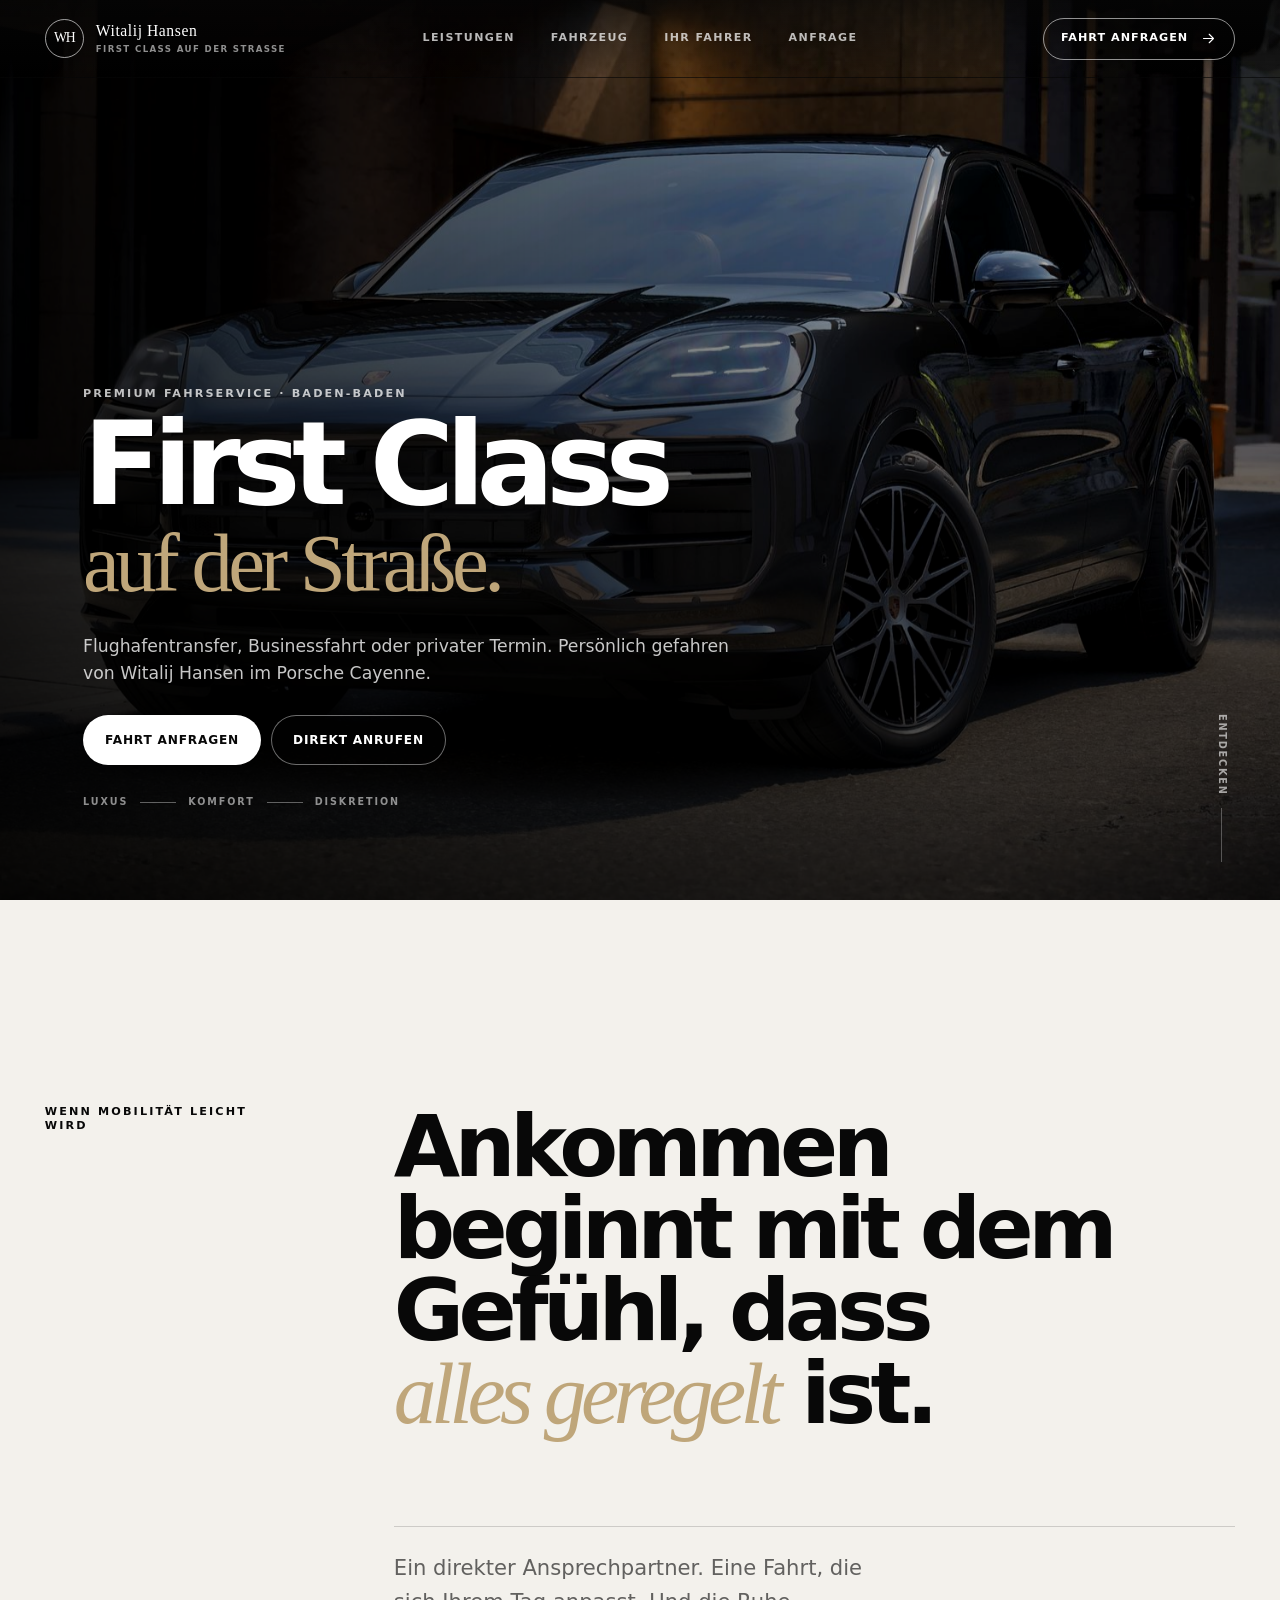
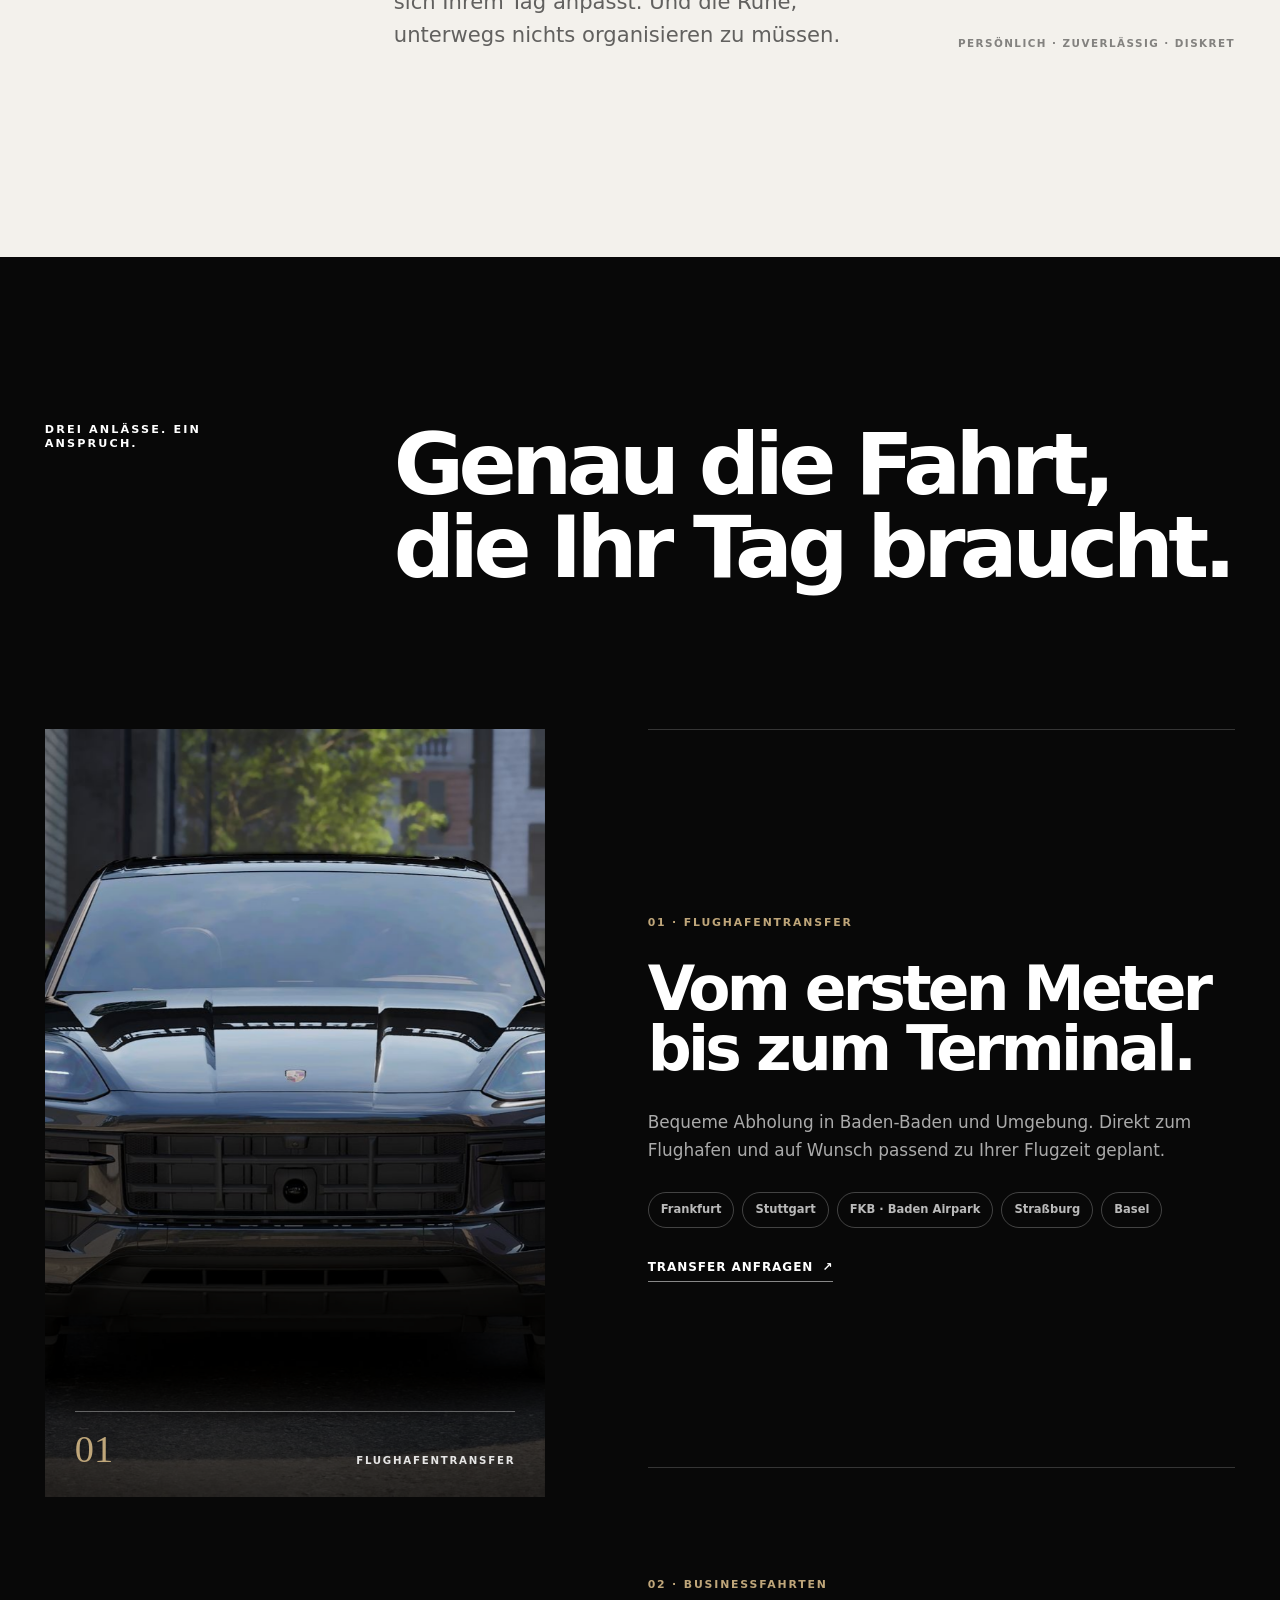
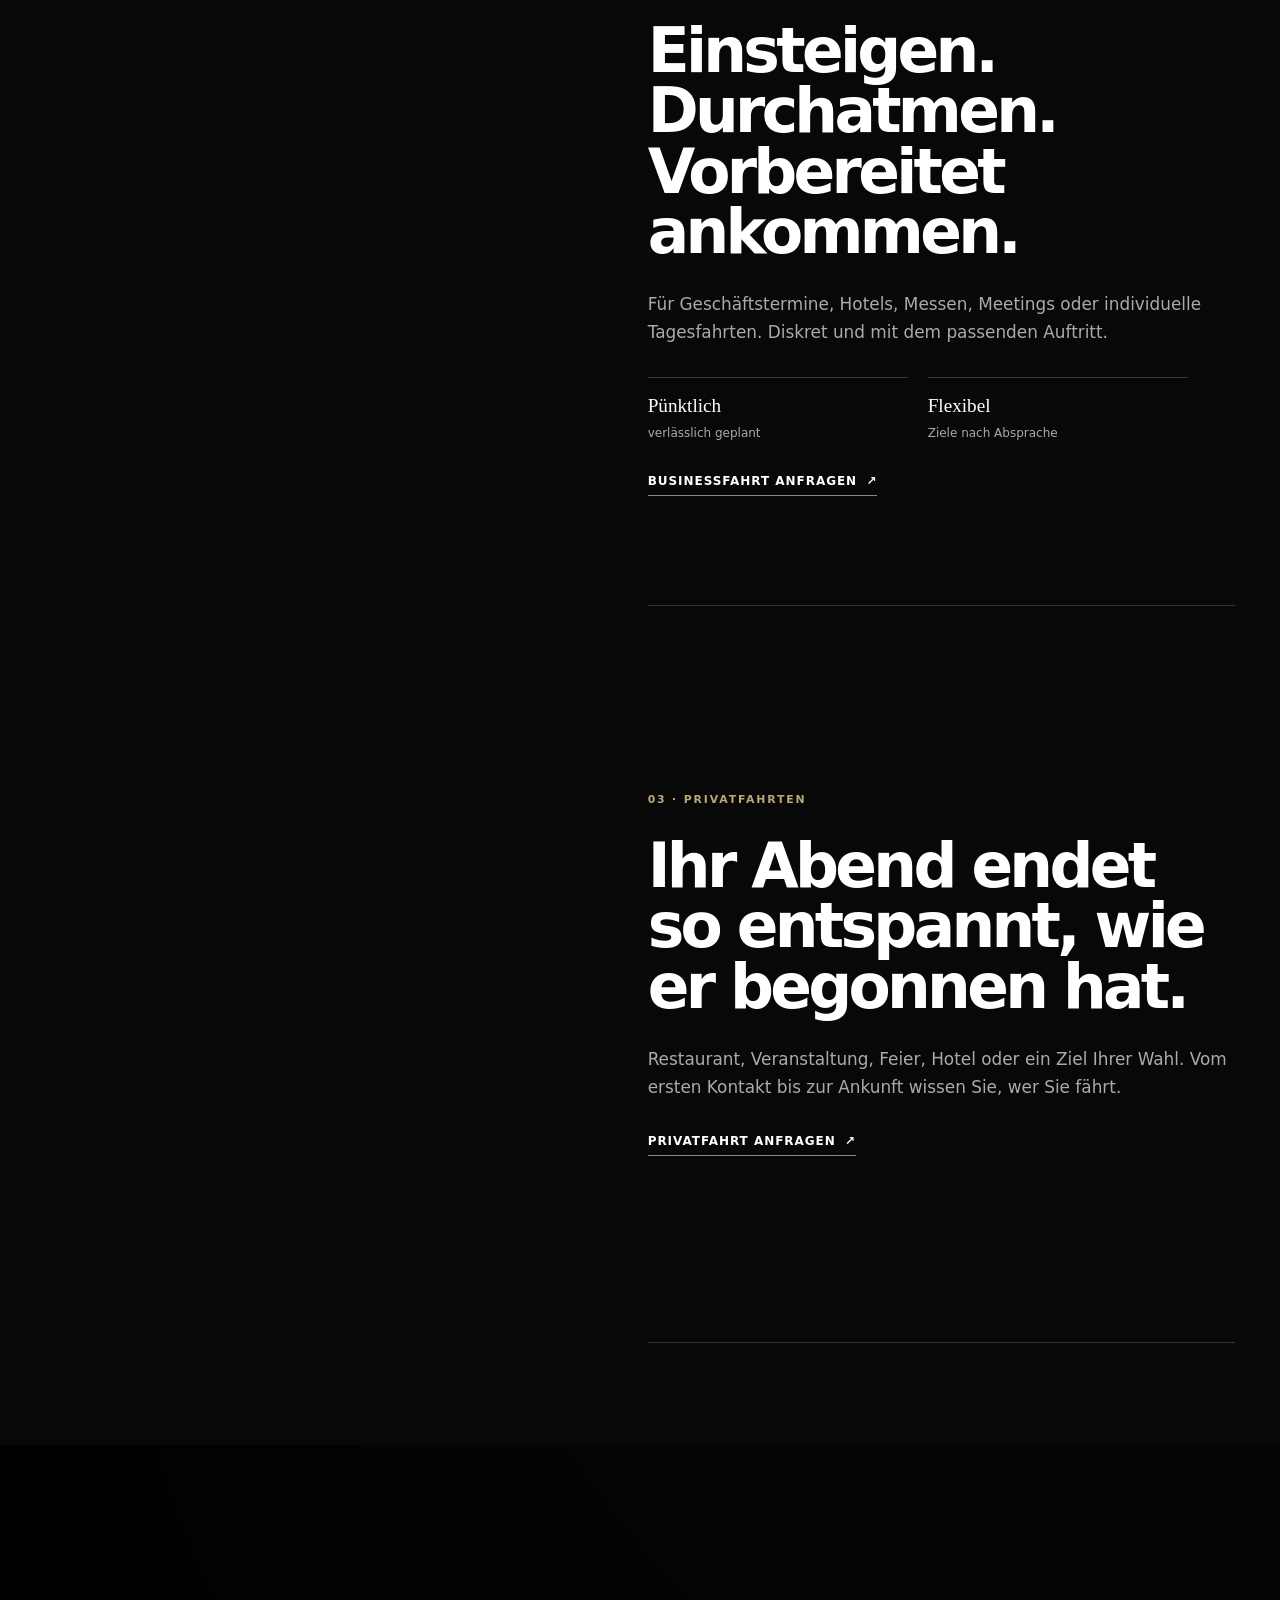
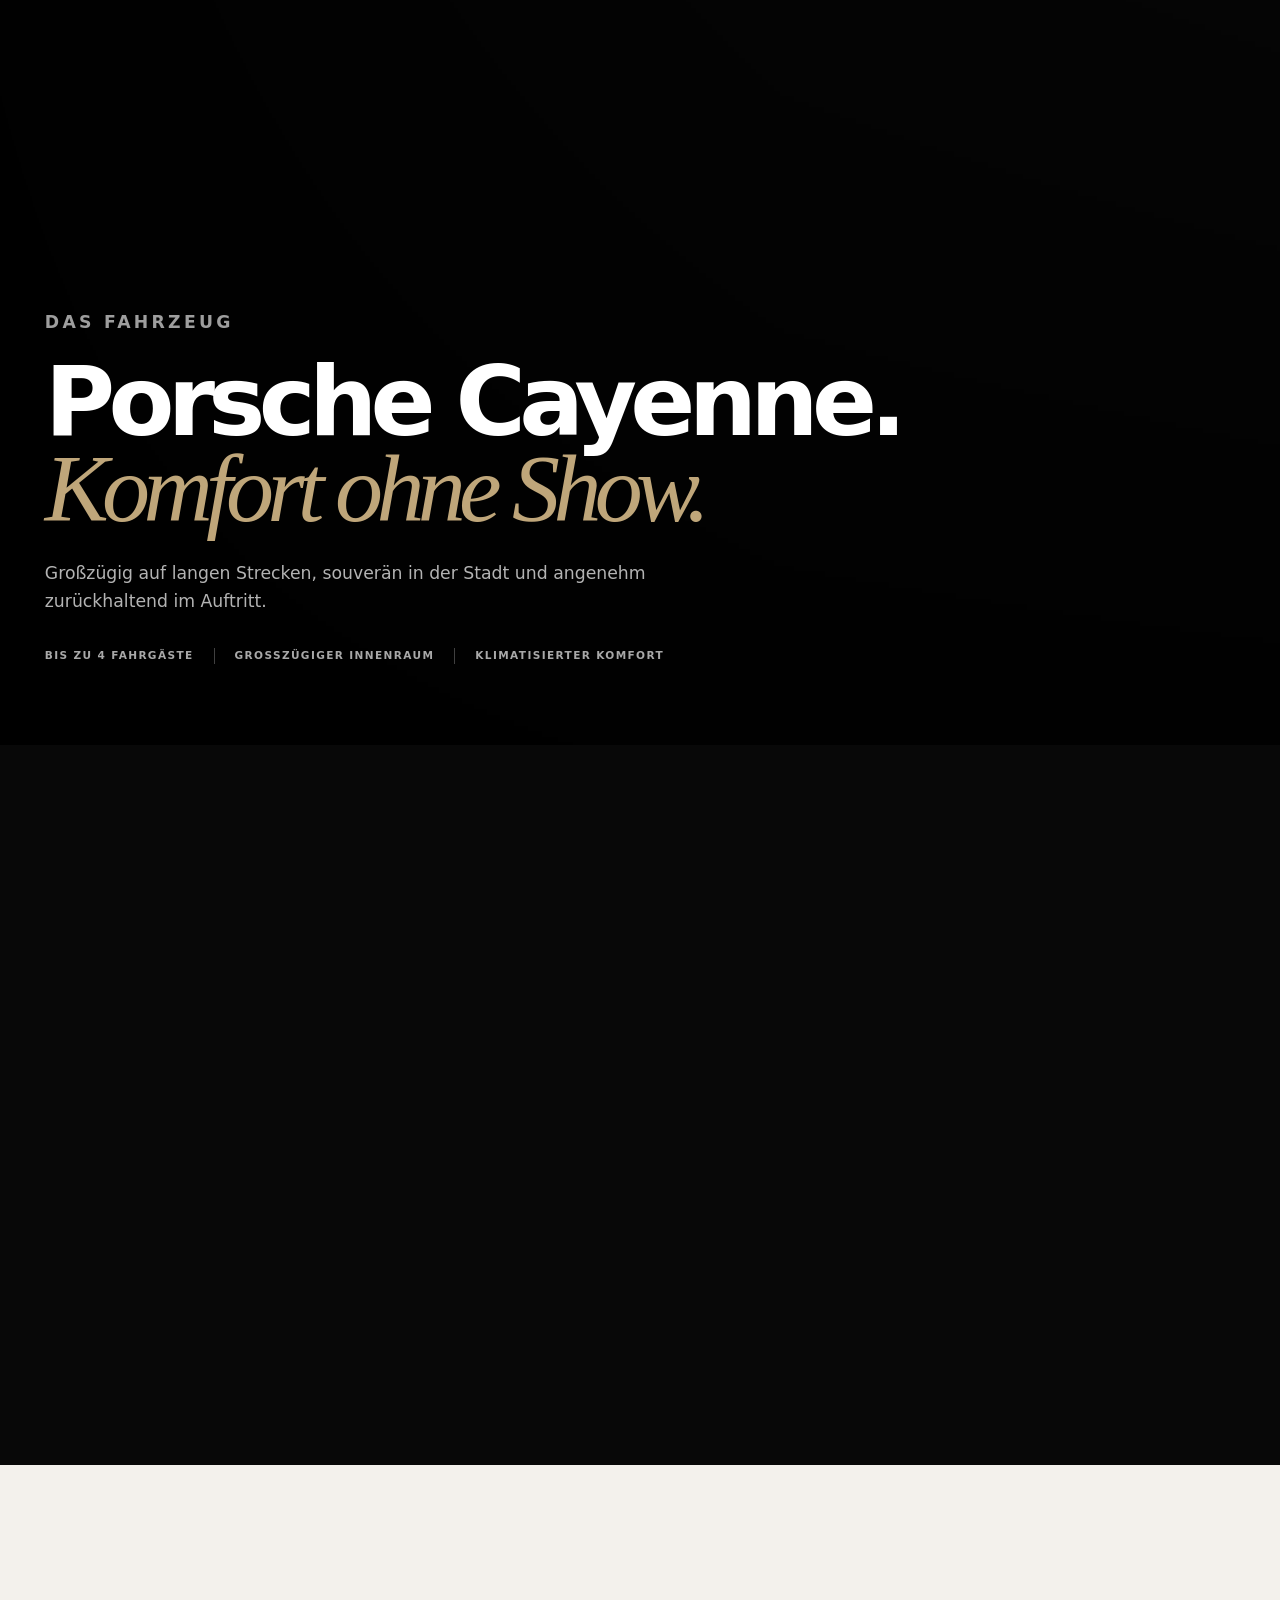
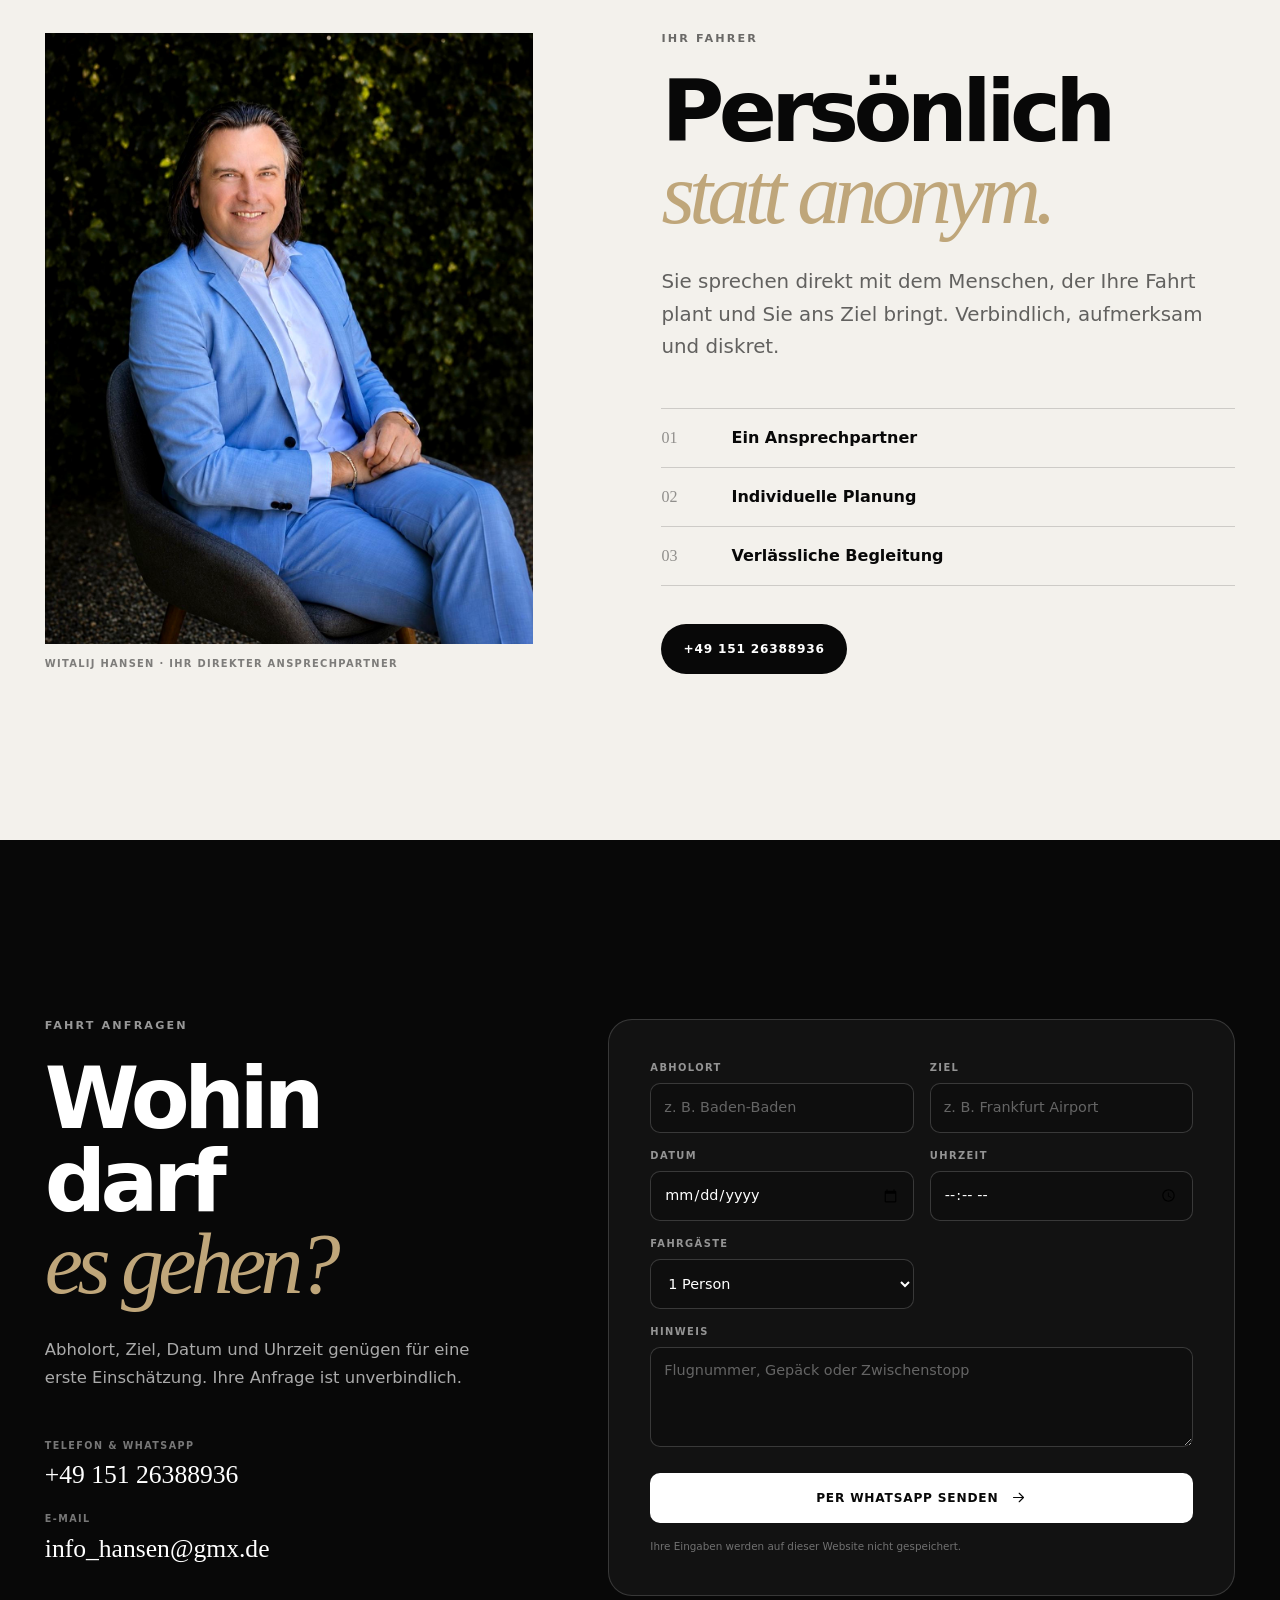
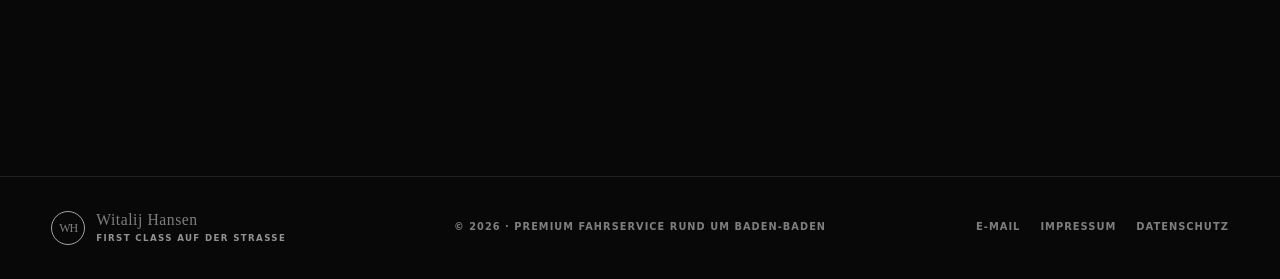
==== commit 64fa798d: "Refine mobile flow and contact details" ====
--- a/index.html
+++ b/index.html
@@ -6,12 +6,12 @@
   <title>First Class auf der Straße | Premium Fahrservice Baden-Baden</title>
   <meta name="description" content="Premium Fahrservice von Witalij Hansen rund um Baden-Baden. Flughafentransfers, Businessfahrten und Privatfahrten im Porsche Cayenne.">
   <meta name="theme-color" content="#080808">
-    <meta name="robots" content="noindex, nofollow">
+  <meta name="robots" content="noindex, nofollow">
   <meta property="og:title" content="First Class auf der Straße">
   <meta property="og:description" content="Premium Fahrservice rund um Baden-Baden. Diskret, komfortabel und zuverlässig.">
   <meta property="og:type" content="website">
   <meta property="og:image" content="assets/cayenne-front-3q.jpeg">
-  <link rel="preload" as="image" href="assets/cayenne-front-3q-original.jpg" type="image/jpeg">
+  <link rel="preload" as="image" href="assets/cayenne-hero-three-quarter.jpg" type="image/jpeg">
   <link rel="stylesheet" href="styles.css">
 </head>
 <body>
@@ -43,7 +43,7 @@
   <main id="main-content">
     <section class="hero" id="top" aria-labelledby="hero-title">
       <div class="hero-media" aria-hidden="true">
-        <img src="assets/cayenne-front-3q-original.jpg" alt="" fetchpriority="high">
+        <img src="assets/cayenne-hero-three-quarter.jpg" alt="" fetchpriority="high" decoding="async">
       </div>
       <div class="hero-shade" aria-hidden="true"></div>
 
@@ -88,9 +88,12 @@
       <div class="section-shell service-journey">
         <div class="service-gallery" aria-hidden="true">
           <div class="service-gallery-frame">
-            <img class="service-gallery-image is-active" data-service-media="airport" src="assets/cayenne-front-3q-original.jpg" alt="">
-            <img class="service-gallery-image" data-service-media="business" src="assets/cayenne-front-original.jpg" alt="" loading="lazy" decoding="async">
-            <img class="service-gallery-image service-gallery-image-portrait" data-service-media="private" src="assets/witalij-hansen-original.jpg" alt="" loading="lazy" decoding="async">
+            <img class="service-gallery-image is-active" data-service-media="airport" src="assets/cayenne-business-front.jpg" alt="" decoding="async">
+            <picture>
+              <source media="(max-width: 767px)" srcset="assets/cayenne-airport-side.jpg">
+              <img class="service-gallery-image" data-service-media="business" src="assets/cayenne-front-3q-original.jpg" alt="" decoding="async">
+            </picture>
+            <img class="service-gallery-image" data-service-media="private" src="assets/cayenne-private-rear-three-quarter.jpg" alt="" decoding="async">
             <div class="service-gallery-shade"></div>
             <div class="service-gallery-caption">
               <span class="service-gallery-number">01</span>
@@ -101,7 +104,6 @@
 
         <div class="service-stories">
           <article class="service-story is-active" data-service="airport">
-            <img class="service-mobile-image" src="assets/cayenne-front-3q-original.jpg" alt="Porsche Cayenne für einen Flughafentransfer" loading="lazy" decoding="async">
             <div class="service-copy reveal">
               <p class="service-number">01 · Flughafentransfer</p>
               <h3>Vom ersten Meter bis zum Terminal.</h3>
@@ -118,7 +120,6 @@
           </article>
 
           <article class="service-story" data-service="business">
-            <img class="service-mobile-image" src="assets/cayenne-front-original.jpg" alt="Porsche Cayenne für eine Businessfahrt" loading="lazy" decoding="async">
             <div class="service-copy reveal">
               <p class="service-number">02 · Businessfahrten</p>
               <h3>Einsteigen. Durchatmen. Vorbereitet ankommen.</h3>
@@ -132,7 +133,6 @@
           </article>
 
           <article class="service-story" data-service="private">
-            <img class="service-mobile-image service-mobile-image-portrait" src="assets/witalij-hansen-original.jpg" alt="Witalij Hansen, Ihr persönlicher Fahrer" loading="lazy" decoding="async">
             <div class="service-copy reveal">
               <p class="service-number">03 · Privatfahrten</p>
               <h3>Ihr Abend endet so entspannt, wie er begonnen hat.</h3>
@@ -147,7 +147,10 @@
     <section class="vehicle" id="fahrzeug" aria-labelledby="vehicle-title">
       <div class="vehicle-sticky">
         <div class="vehicle-frame" aria-hidden="true">
-          <img src="assets/cayenne-front-original.jpg" alt="" loading="lazy" decoding="async">
+          <picture>
+            <source media="(max-width: 767px)" srcset="assets/cayenne-vehicle-rear.jpg">
+            <img src="assets/cayenne-overhead.jpg" alt="" loading="lazy" decoding="async">
+          </picture>
         </div>
         <div class="vehicle-shade" aria-hidden="true"></div>
         <div class="section-shell vehicle-copy reveal">
@@ -191,7 +194,7 @@
           <p>Abholort, Ziel, Datum und Uhrzeit genügen für eine erste Einschätzung. Ihre Anfrage ist unverbindlich.</p>
           <div class="contact-direct">
             <a href="tel:+4915126388936"><small>Telefon &amp; WhatsApp</small><strong>+49 151 26388936</strong></a>
-            <a href="mailto:Info-hansen@gmx.de"><small>E-Mail</small><strong>Info-hansen@gmx.de</strong></a>
+            <a href="mailto:info_hansen@gmx.de"><small>E-Mail</small><strong>info_hansen@gmx.de</strong></a>
           </div>
         </div>
 
@@ -242,7 +245,7 @@
     </div>
     <p>© <span id="year"></span> · Premium Fahrservice rund um Baden-Baden</p>
     <nav aria-label="Rechtliche Hinweise">
-      <a href="mailto:Info-hansen@gmx.de">E-Mail</a>
+      <a href="mailto:info_hansen@gmx.de">E-Mail</a>
       <a href="impressum.html">Impressum</a>
       <a href="datenschutz.html">Datenschutz</a>
     </nav>
--- a/styles.css
+++ b/styles.css
@@ -512,18 +512,6 @@
   overflow: hidden;
 }
 
-.statement::after {
-  position: absolute;
-  right: -10vw;
-  bottom: -19vw;
-  width: 42vw;
-  height: 42vw;
-  border: 1px solid rgba(8, 8, 8, .08);
-  border-radius: 50%;
-  content: "";
-  pointer-events: none;
-}
-
 .statement-grid {
   display: grid;
   grid-template-columns: minmax(170px, .68fr) minmax(0, 2.32fr);
@@ -613,18 +601,15 @@
   object-fit: cover;
   object-position: center;
   opacity: 0;
-  filter: saturate(1.06) contrast(1.03);
-  transform: scale(1.055);
-  transition: opacity .8s ease, transform 1.3s var(--ease);
-}
-
-.service-gallery-image-portrait {
-  object-position: 50% 26%;
+  backface-visibility: hidden;
+  transform: translate3d(0, 0, 0) scale(1.045);
+  transition: opacity .72s ease, transform 1.15s var(--ease);
+  will-change: opacity, transform;
 }
 
 .service-gallery-image.is-active {
   opacity: 1;
-  transform: scale(1);
+  transform: translate3d(0, 0, 0) scale(1);
 }
 
 .service-gallery-shade {
@@ -809,6 +794,12 @@
   overflow: hidden;
 }
 
+.vehicle-frame picture {
+  display: block;
+  width: 100%;
+  height: 100%;
+}
+
 .vehicle-frame img {
   width: 100%;
   height: 100%;
@@ -954,18 +945,6 @@
   position: relative;
   padding: clamp(110px, 14vw, 205px) 0;
   overflow: hidden;
-}
-
-.contact::before {
-  position: absolute;
-  top: 12%;
-  left: -18vw;
-  width: 44vw;
-  height: 44vw;
-  border: 1px solid rgba(255, 255, 255, .07);
-  border-radius: 50%;
-  content: "";
-  pointer-events: none;
 }
 
 .contact-grid {
@@ -1340,7 +1319,7 @@
 
   .hero-media img {
     object-position: 61% center;
-    filter: saturate(1.08) contrast(1.04) brightness(.96);
+    filter: none;
   }
 
   .hero-shade {
@@ -1406,13 +1385,6 @@
     padding: 104px 0 112px;
   }
 
-  .statement::after {
-    right: -35vw;
-    bottom: -12vw;
-    width: 88vw;
-    height: 88vw;
-  }
-
   .statement-grid,
   .services-heading {
     display: block;
@@ -1449,45 +1421,76 @@
   }
 
   .service-journey {
+    position: relative;
     display: block;
     width: 100%;
   }
 
   .service-gallery {
-    display: none;
+    position: sticky;
+    top: var(--header-h);
+    z-index: 3;
+    display: block;
+    width: 100%;
+    height: clamp(280px, 39svh, 360px);
+    min-height: 0;
+  }
+
+  .service-gallery-frame {
+    height: 100%;
+  }
+
+  .service-gallery-caption {
+    right: 18px;
+    bottom: 18px;
+    left: 18px;
+    padding-top: 12px;
+  }
+
+  .service-gallery-number {
+    font-size: 1.75rem;
+  }
+
+  .service-gallery-name {
+    max-width: 170px;
+    font-size: .55rem;
+    text-align: right;
   }
 
   .service-stories {
-    display: grid;
-    gap: 76px;
+    position: relative;
+    z-index: 2;
+    display: block;
+    width: var(--shell);
+    margin-inline: auto;
   }
 
   .service-story,
   .service-story:last-child {
-    min-height: 0;
-    display: block;
-    border: 0;
+    min-height: 72svh;
+    display: flex;
+    align-items: flex-start;
+    border-top: 1px solid var(--line-light);
+    opacity: .36;
+    transition: opacity .45s ease;
+  }
+
+  .service-story:last-child {
+    border-bottom: 1px solid var(--line-light);
+  }
+
+  .service-story.is-active {
     opacity: 1;
   }
 
   .service-mobile-image {
-    display: block;
+    display: none;
+  }
+
+  .service-copy {
     width: 100%;
-    aspect-ratio: 5 / 4;
-    object-fit: cover;
-    object-position: center;
-    filter: saturate(1.06) contrast(1.02);
-  }
-
-  .service-mobile-image-portrait {
-    aspect-ratio: 4 / 5;
-    object-position: 50% 24%;
-  }
-
-  .service-copy {
-    width: var(--shell);
-    margin-inline: auto;
-    padding: 30px 0 0;
+    margin: 0;
+    padding: clamp(52px, 9vh, 76px) 0 clamp(90px, 17vh, 138px);
   }
 
   .service-number {
@@ -1516,40 +1519,48 @@
   }
 
   .vehicle {
-    height: auto;
+    height: 150svh;
   }
 
   .vehicle-sticky {
-    position: relative;
-    height: auto;
-    min-height: 0;
+    position: sticky;
+    top: 0;
+    height: 100svh;
+    min-height: 620px;
     overflow: hidden;
   }
 
   .vehicle-frame {
-    position: relative;
-    height: auto;
-    aspect-ratio: 5 / 4;
+    position: absolute;
+    inset: 0 0 auto;
+    height: clamp(340px, 50svh, 470px);
+    aspect-ratio: auto;
   }
 
   .vehicle-frame img {
     width: 100%;
     height: 100%;
-    object-position: 53% center;
-    transform: none;
+    object-position: 50% center;
+    filter: none;
+    transform: translate3d(0, var(--vehicle-shift), 0) scale(var(--vehicle-scale));
   }
 
   .vehicle-shade {
-    bottom: auto;
-    height: min(82vw, 500px);
-    background: linear-gradient(180deg, transparent 52%, var(--ink) 100%);
+    inset: 0 0 auto;
+    height: clamp(390px, 62svh, 560px);
+    background:
+      linear-gradient(180deg, rgba(0, 0, 0, .04) 18%, rgba(0, 0, 0, .24) 48%, var(--ink) 100%),
+      linear-gradient(90deg, rgba(0, 0, 0, .22), transparent 78%);
   }
 
   .vehicle-copy {
-    position: relative;
+    position: absolute;
+    right: 0;
+    bottom: clamp(46px, 7vh, 68px);
+    left: 0;
     width: var(--shell);
-    margin: -14px auto 0;
-    padding: 0 0 105px;
+    margin: 0 auto;
+    padding: 0;
   }
 
   .vehicle-copy h2 {
@@ -1578,18 +1589,20 @@
   }
 
   .driver {
-    padding: 100px 0 110px;
+    padding: 0 0 110px;
   }
 
   .driver-grid {
     display: flex;
     flex-direction: column;
     gap: 58px;
+    align-items: stretch;
+    width: 100%;
   }
 
   .driver-portrait {
-    width: calc(100% + 36px);
-    margin-left: -18px;
+    width: 100%;
+    margin: 0;
   }
 
   .driver-portrait img {
@@ -1597,8 +1610,14 @@
   }
 
   .driver-portrait figcaption {
-    margin: 12px 18px 0;
+    width: var(--shell);
+    margin: 12px auto 0;
     font-size: .56rem;
+  }
+
+  .driver-copy {
+    width: var(--shell);
+    margin-inline: auto;
   }
 
   .driver-copy .display-copy {
@@ -1621,13 +1640,6 @@
 
   .contact {
     padding: 100px 0 90px;
-  }
-
-  .contact::before {
-    top: 9%;
-    left: -58vw;
-    width: 115vw;
-    height: 115vw;
   }
 
   .contact-grid {
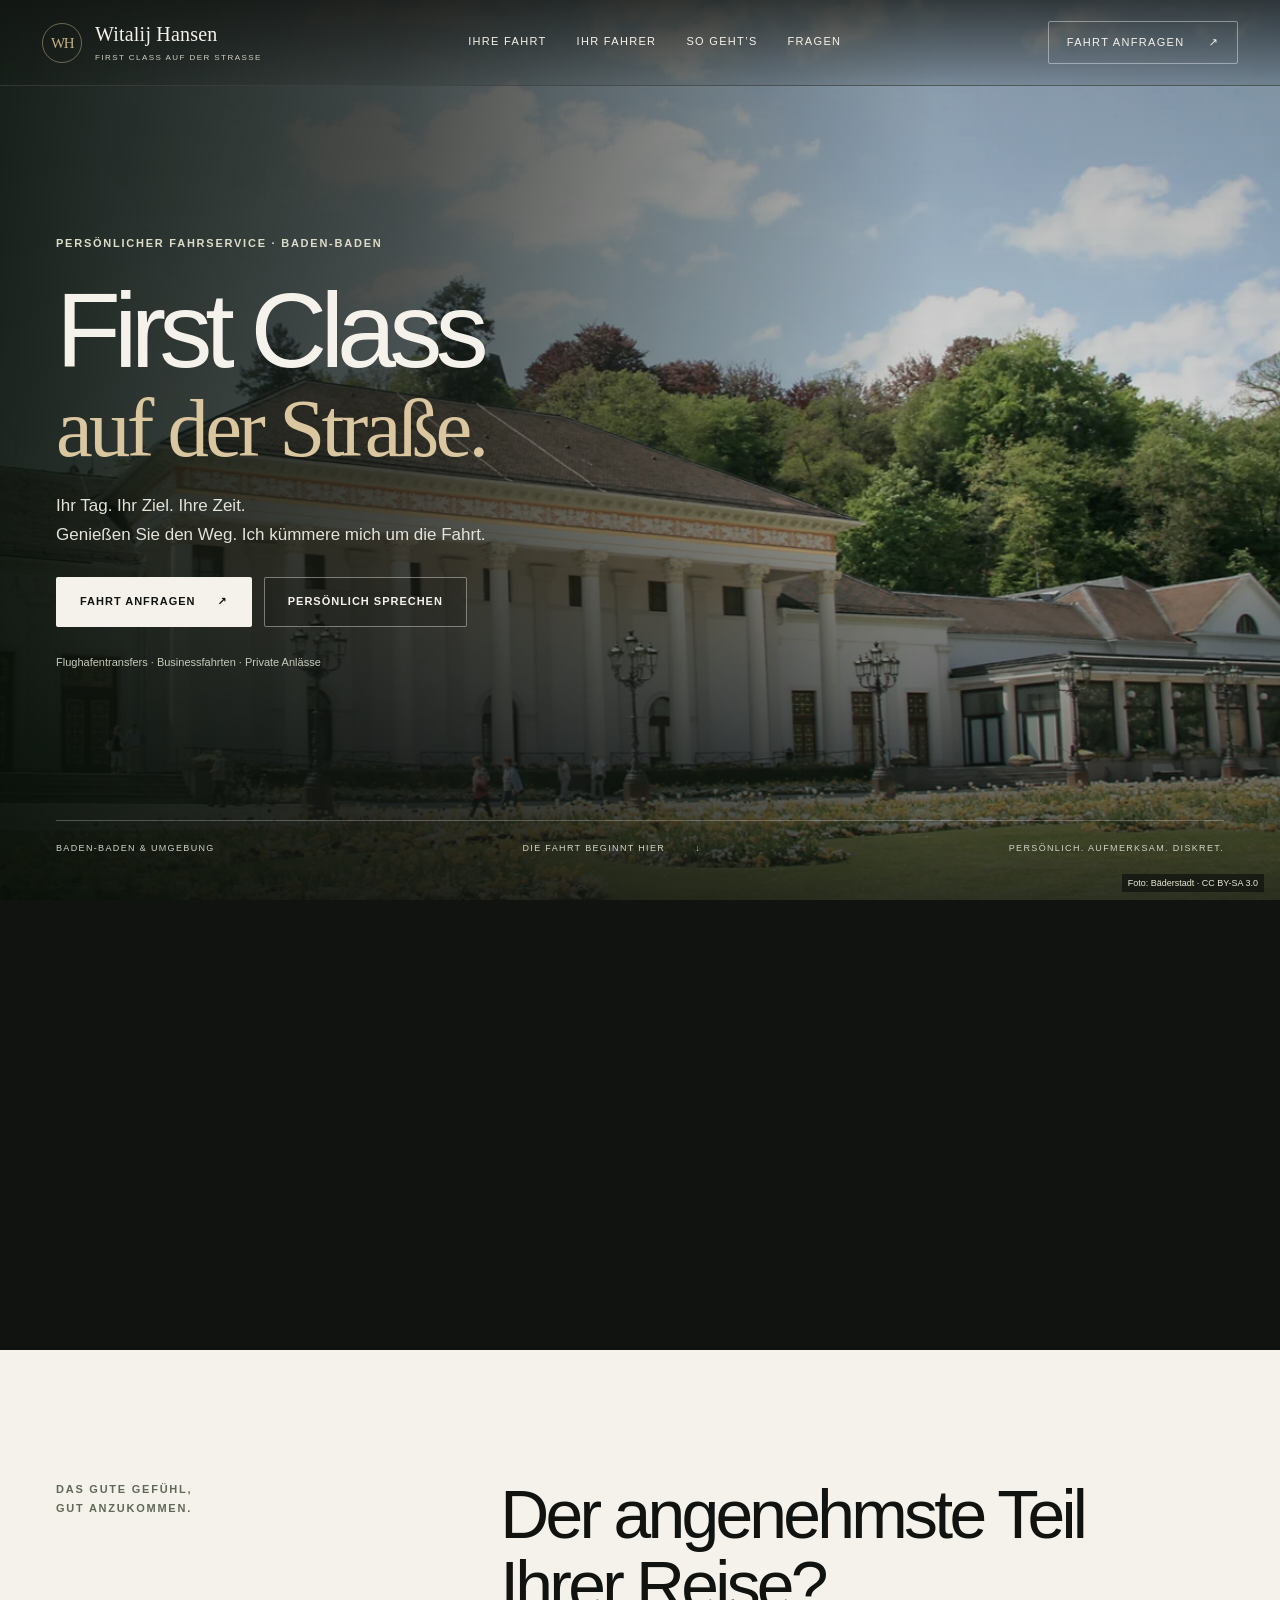
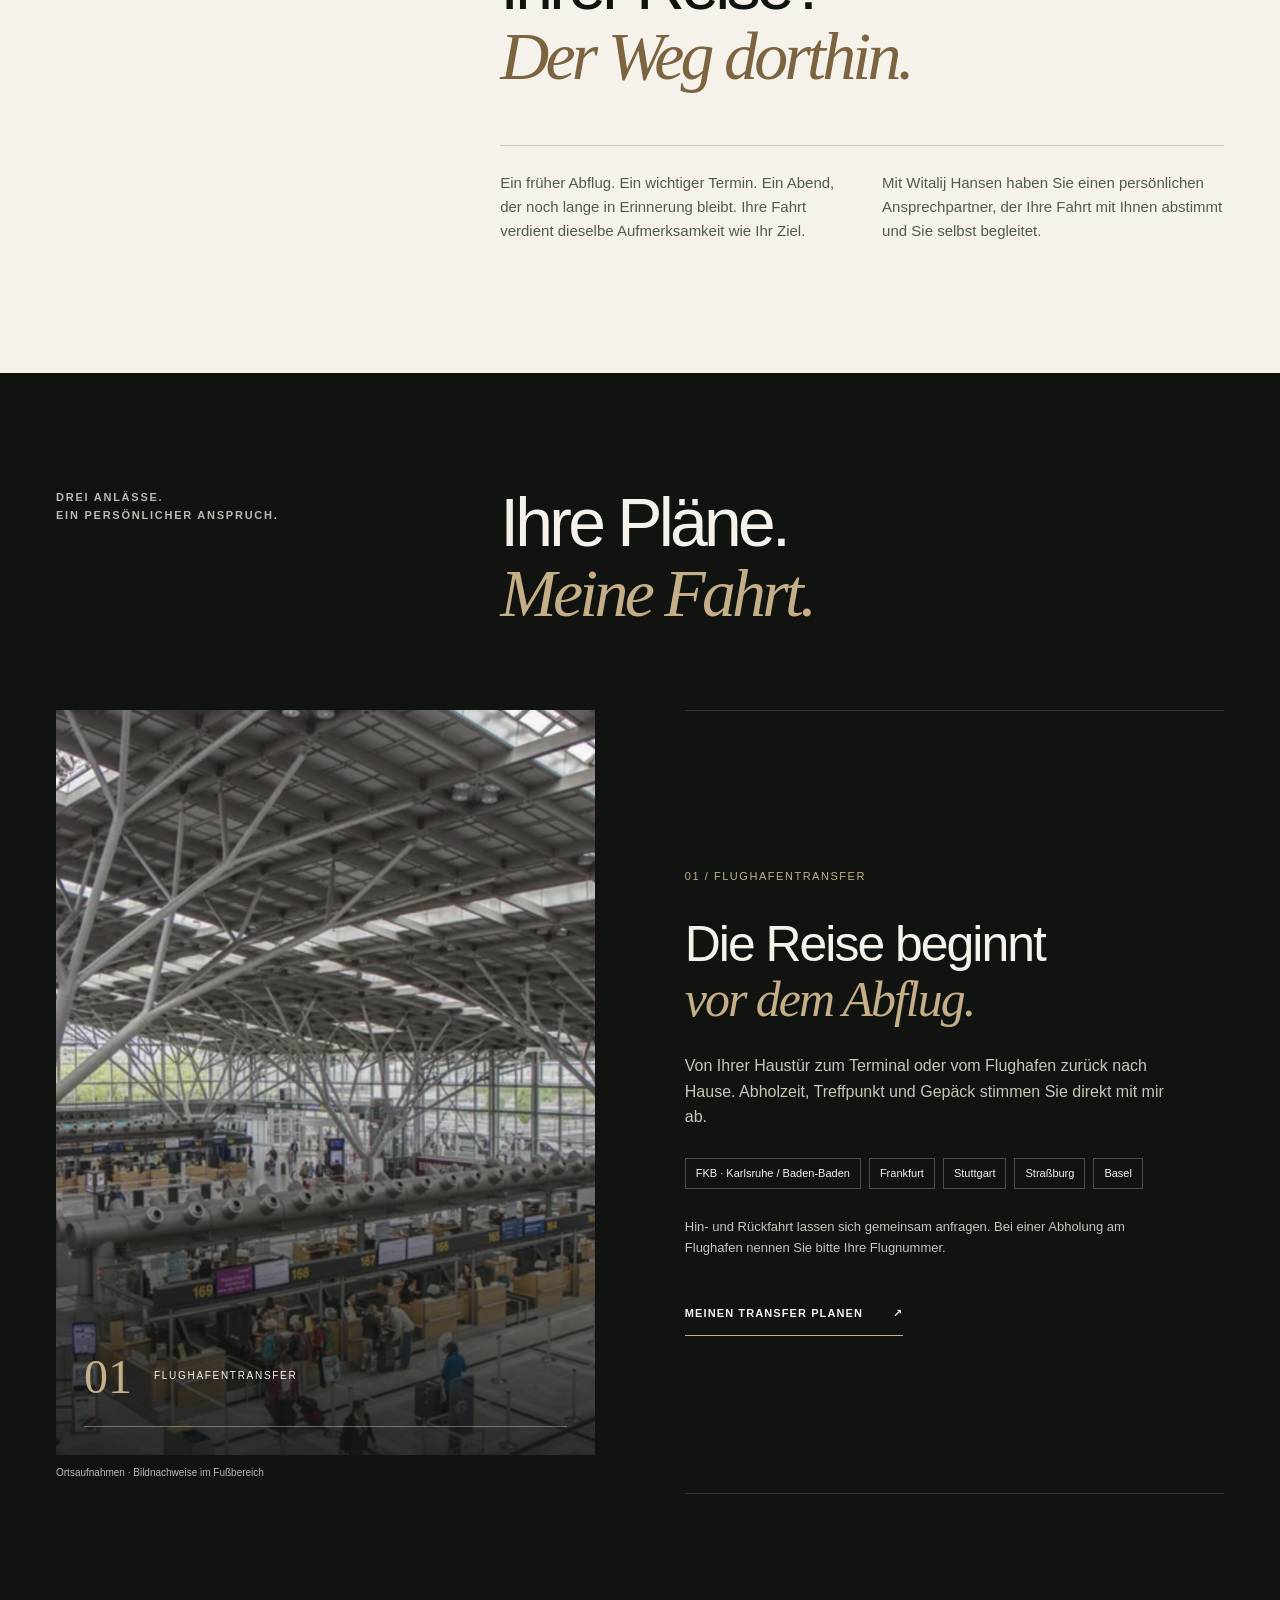
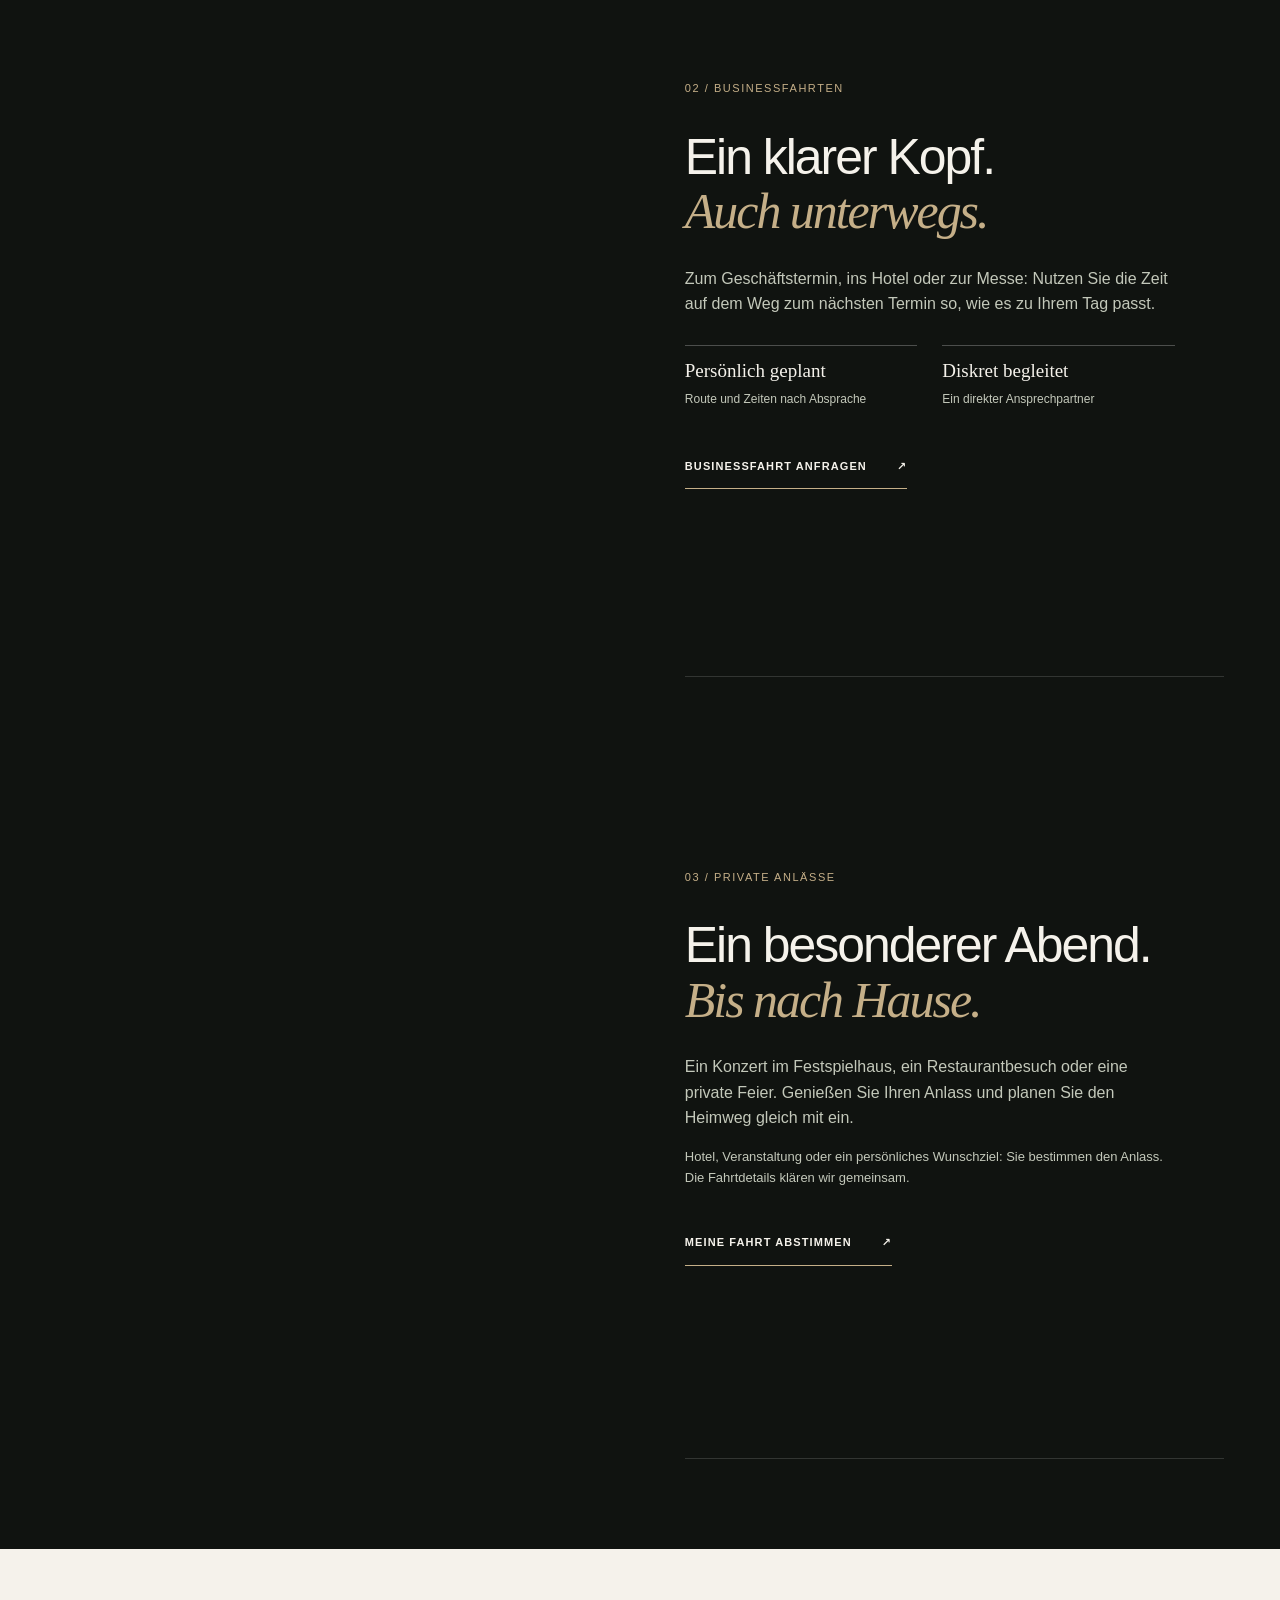
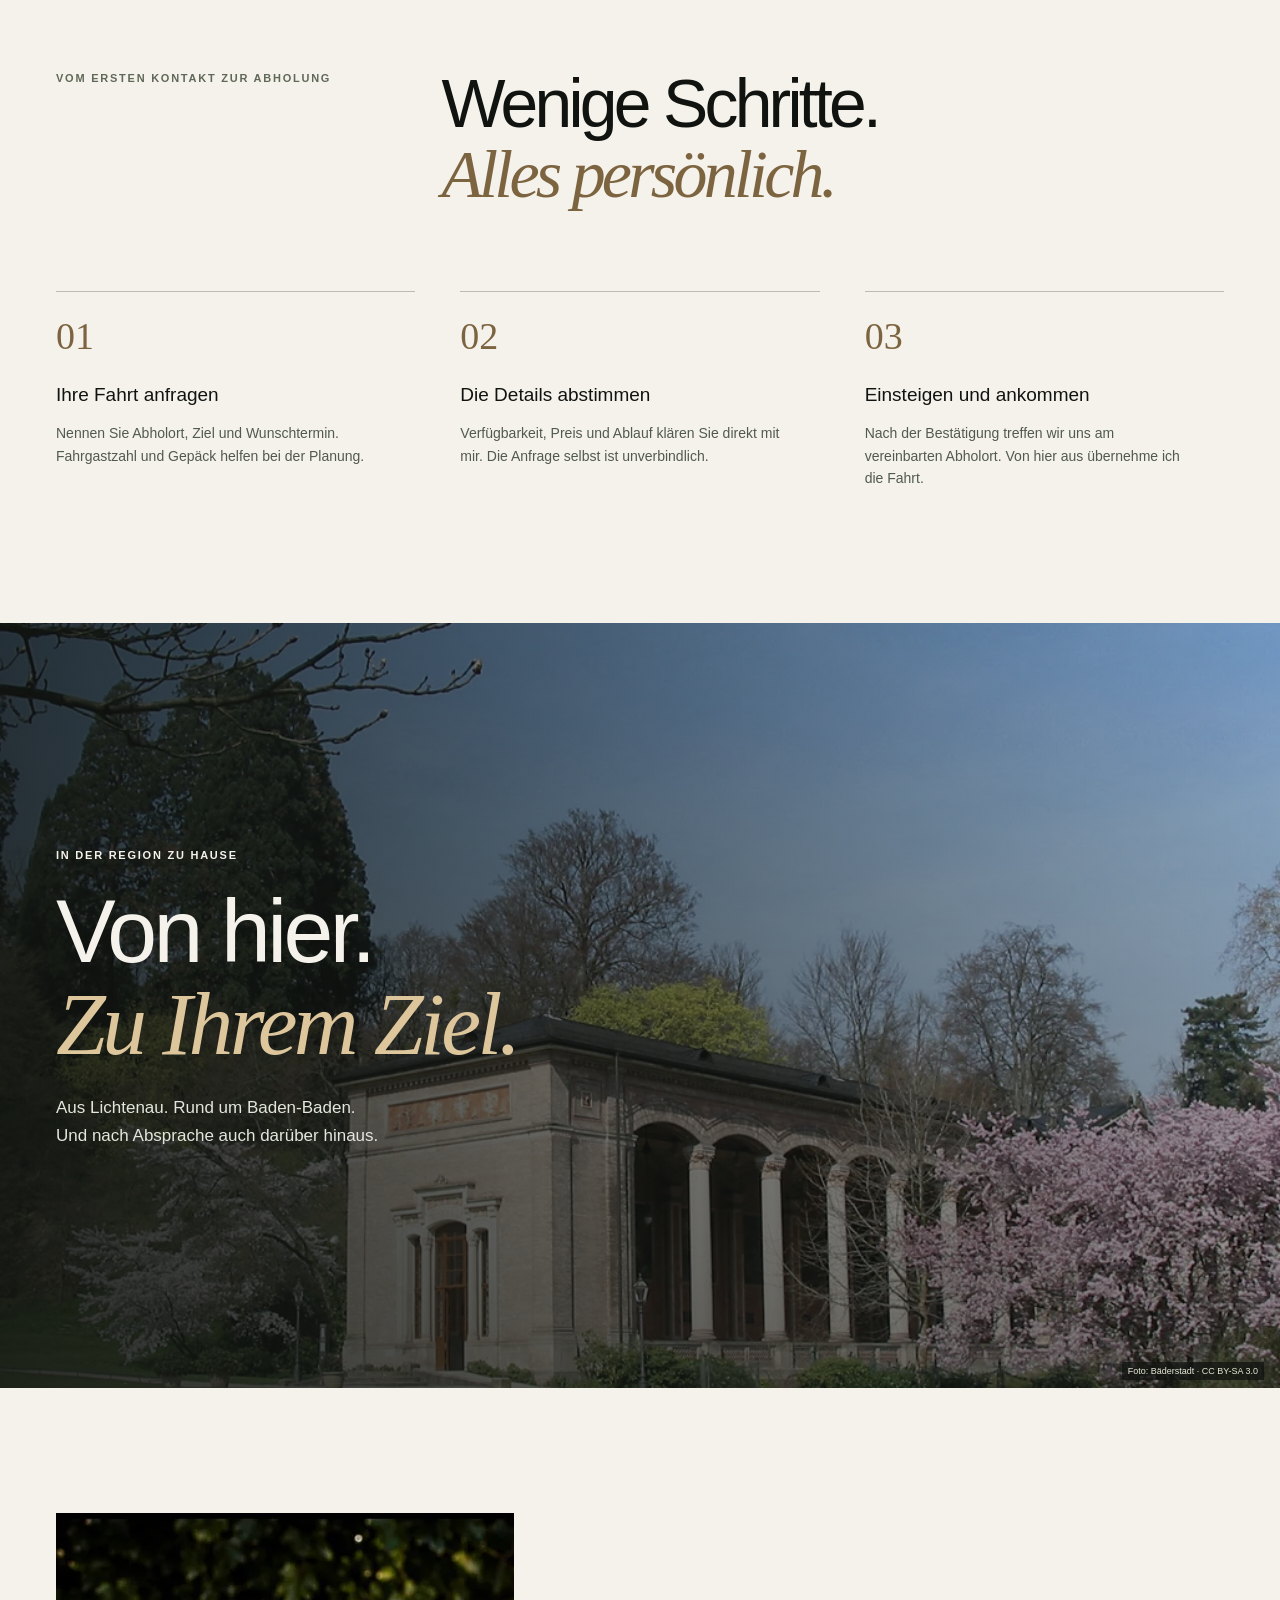
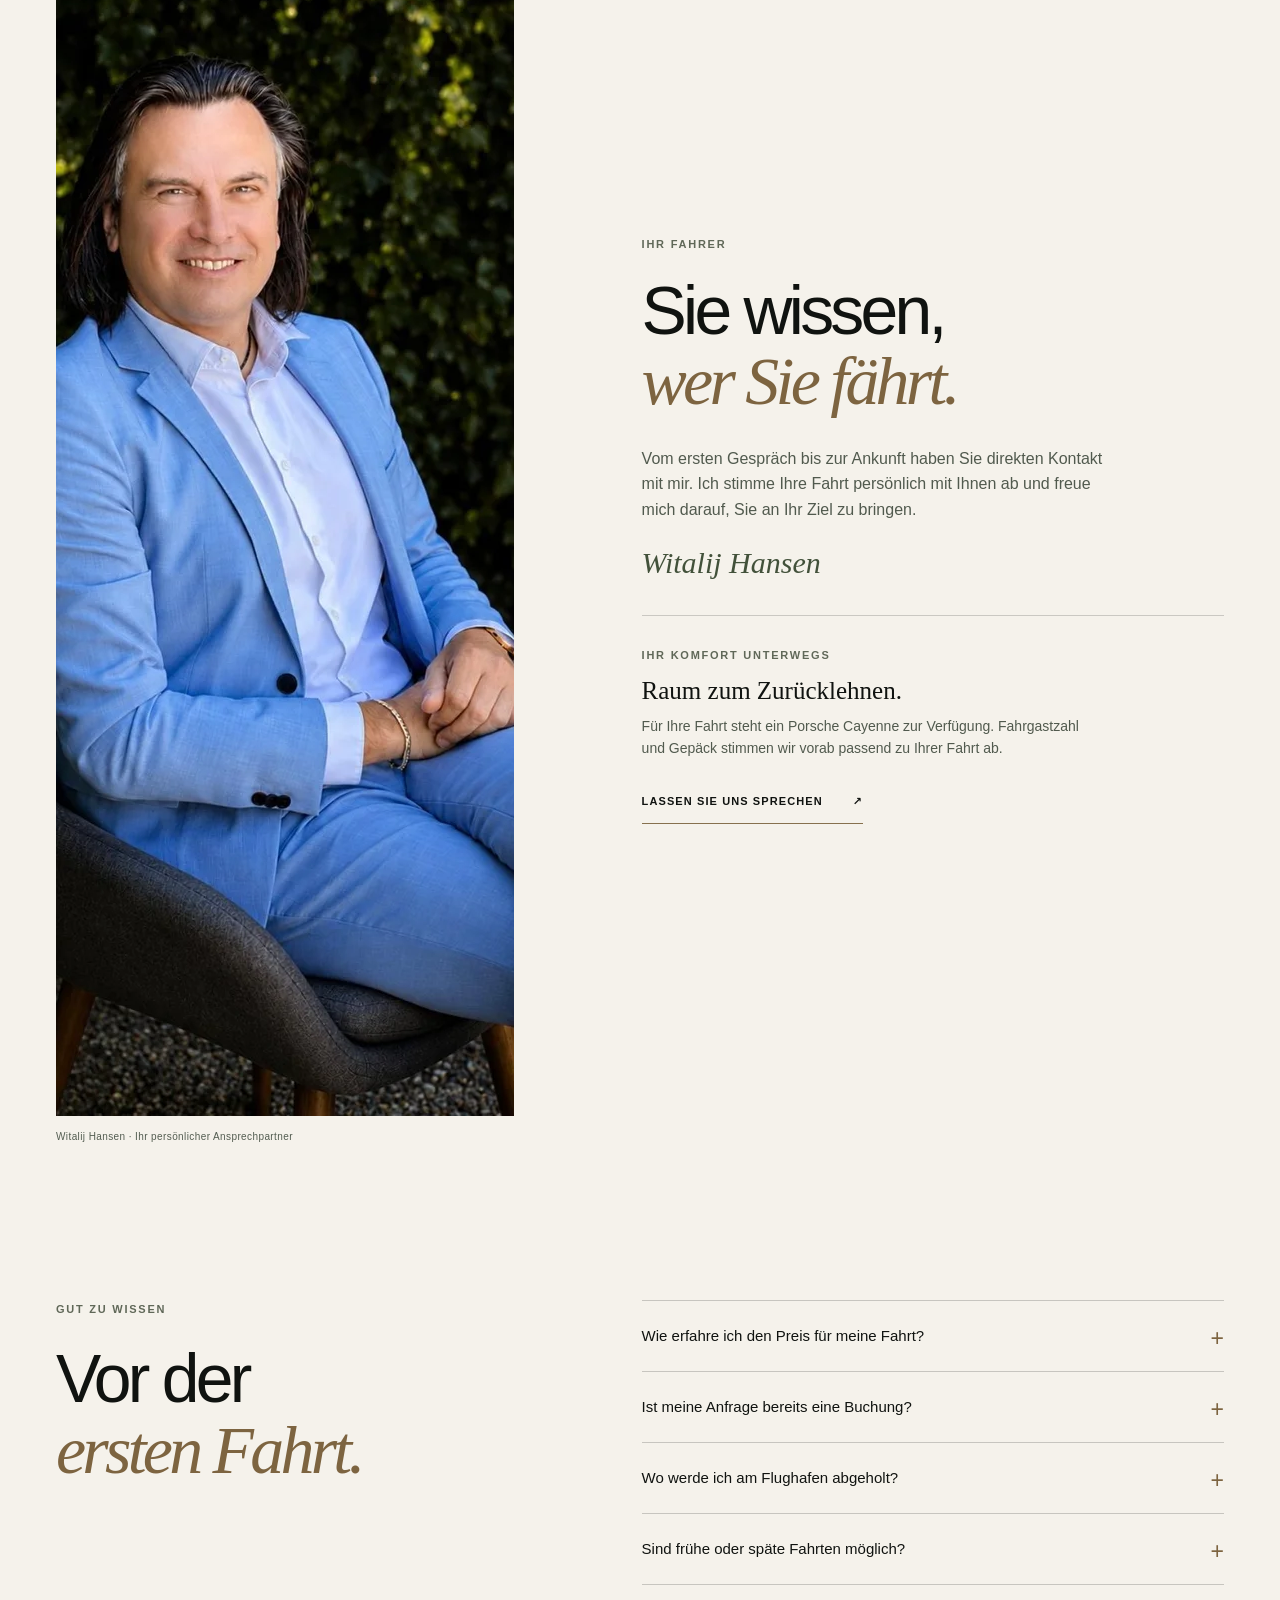
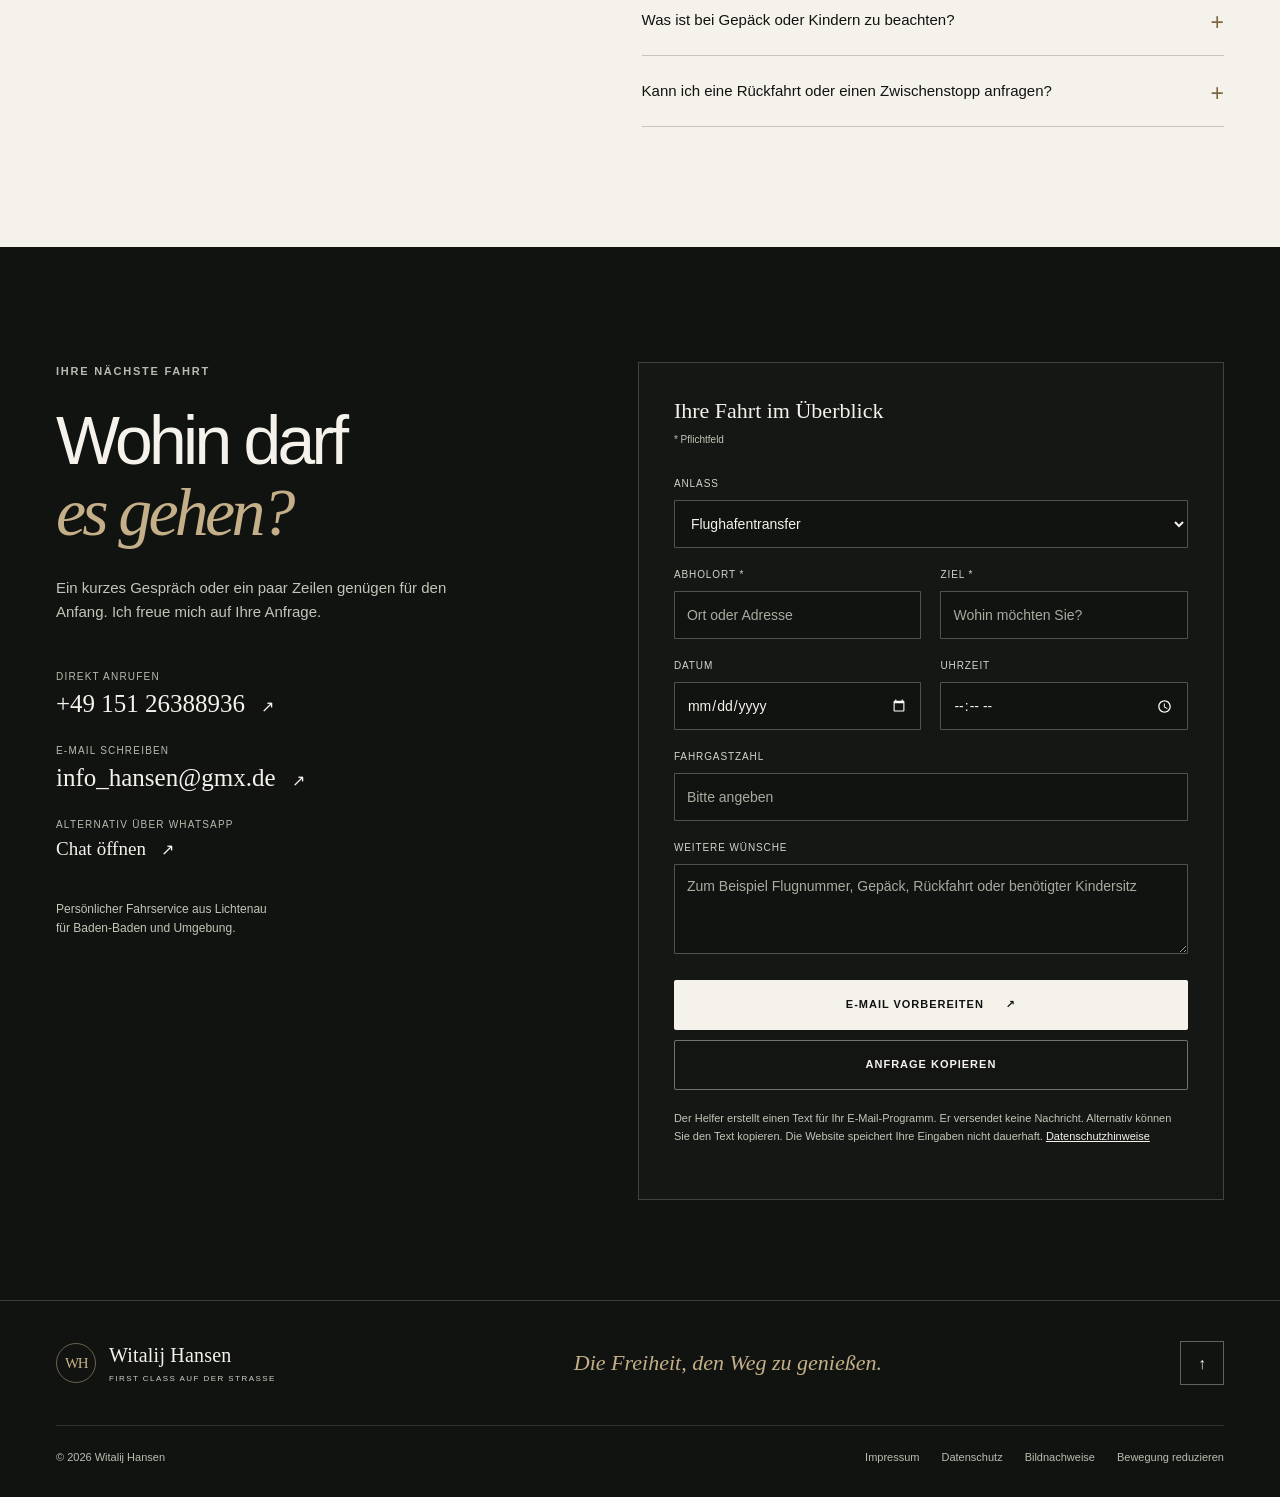
==== commit 6058859e: "Refine service-first website, licensed location imagery and privacy-aware inquiry flow" ====
--- a/index.html
+++ b/index.html
@@ -3,254 +3,391 @@
 <head>
   <meta charset="utf-8">
   <meta name="viewport" content="width=device-width, initial-scale=1">
-  <title>First Class auf der Straße | Premium Fahrservice Baden-Baden</title>
-  <meta name="description" content="Premium Fahrservice von Witalij Hansen rund um Baden-Baden. Flughafentransfers, Businessfahrten und Privatfahrten im Porsche Cayenne.">
-  <meta name="theme-color" content="#080808">
+  <title>Fahrservice Baden-Baden & Flughafentransfer | Witalij Hansen</title>
+  <meta name="description" content="Persönlicher Fahrservice rund um Baden-Baden: Flughafentransfers, Businessfahrten und private Anlässe. Mit Witalij Hansen entspannt ankommen. Fahrt unverbindlich anfragen.">
+  <meta name="theme-color" content="#101310">
   <meta name="robots" content="noindex, nofollow">
-  <meta property="og:title" content="First Class auf der Straße">
-  <meta property="og:description" content="Premium Fahrservice rund um Baden-Baden. Diskret, komfortabel und zuverlässig.">
+  <meta name="referrer" content="no-referrer">
+  <meta http-equiv="Content-Security-Policy" content="default-src 'self'; script-src 'self'; style-src 'self' 'unsafe-inline'; img-src 'self' data:; font-src 'self'; connect-src 'none'; object-src 'none'; base-uri 'self'; form-action 'none'">
+  <meta property="og:title" content="First Class auf der Straße | Witalij Hansen">
+  <meta property="og:description" content="Ihr Tag. Ihr Ziel. Ihre Zeit. Persönlicher Fahrservice rund um Baden-Baden.">
   <meta property="og:type" content="website">
-  <meta property="og:image" content="assets/cayenne-front-3q.jpeg">
-  <link rel="preload" as="image" href="assets/cayenne-hero-three-quarter.jpg" type="image/jpeg">
+  <meta property="og:locale" content="de_DE">
+  <link rel="icon" href="assets/favicon.svg" type="image/svg+xml">
+  <link rel="preload" as="image" href="assets/locations/kurhaus.webp" imagesrcset="assets/locations/kurhaus-800.webp 800w, assets/locations/kurhaus.webp 1417w" imagesizes="100vw">
   <link rel="stylesheet" href="styles.css">
+  <script src="script.js" defer>
+</script>
 </head>
 <body>
-  <a class="skip-link" href="#main-content">Direkt zum Inhalt</a>
-  <div class="scroll-progress" aria-hidden="true"><span></span></div>
-
-  <header class="topbar" id="topbar">
-    <a class="brand" href="#top" aria-label="Zur Startseite">
-      <span class="brand-mark">WH</span>
-      <span class="brand-copy">
-        <strong>Witalij Hansen</strong>
-        <small>First Class auf der Straße</small>
-      </span>
-    </a>
-
-    <nav class="topnav" aria-label="Hauptnavigation">
-      <a href="#leistungen">Leistungen</a>
-      <a href="#fahrzeug">Fahrzeug</a>
-      <a href="#fahrer">Ihr Fahrer</a>
-      <a href="#anfrage">Anfrage</a>
-    </nav>
-
-    <a class="topbar-cta" href="#anfrage" aria-label="Fahrt anfragen">
-      <span>Fahrt anfragen</span>
-      <svg viewBox="0 0 24 24" aria-hidden="true"><path d="M5 12h14M13 6l6 6-6 6"/></svg>
-    </a>
-  </header>
-
-  <main id="main-content">
-    <section class="hero" id="top" aria-labelledby="hero-title">
-      <div class="hero-media" aria-hidden="true">
-        <img src="assets/cayenne-hero-three-quarter.jpg" alt="" fetchpriority="high" decoding="async">
+<a class="skip-link" href="#main-content">Direkt zum Inhalt</a>
+<div class="scroll-progress" aria-hidden="true">
+</div>
+<header class="topbar" id="topbar">
+  <a class="brand" href="#top" aria-label="Witalij Hansen, zur Startseite">
+<span class="brand-mark" aria-hidden="true">WH</span>
+<span class="brand-copy">
+<strong>Witalij Hansen</strong>
+<small>First Class auf der Straße</small>
+</span>
+</a>
+  <nav class="topnav" aria-label="Hauptnavigation">
+<a href="#leistungen">Ihre Fahrt</a>
+<a href="#fahrer">Ihr Fahrer</a>
+<a href="#ablauf">So geht’s</a>
+<a href="#fragen">Fragen</a>
+</nav>
+  <a class="topbar-cta" href="#anfrage">Fahrt anfragen <span aria-hidden="true">↗</span>
+</a>
+  <details class="mobile-nav">
+<summary aria-label="Navigation öffnen">Menü <span aria-hidden="true">☰</span>
+</summary>
+<nav aria-label="Mobile Navigation">
+<a href="#leistungen">Ihre Fahrt</a>
+<a href="#fahrer">Ihr Fahrer</a>
+<a href="#ablauf">So geht’s</a>
+<a href="#fragen">Häufige Fragen</a>
+<a href="#anfrage">Fahrt anfragen</a>
+<a href="impressum.html">Impressum</a>
+<a href="datenschutz.html">Datenschutz</a>
+</nav>
+</details>
+</header>
+<main id="main-content">
+  <section class="hero" id="top" aria-labelledby="hero-title">
+    <div class="hero-sticky">
+      <div class="hero-media">
+<img src="assets/locations/kurhaus.webp" srcset="assets/locations/kurhaus-800.webp 800w, assets/locations/kurhaus.webp 1417w" sizes="100vw" width="1417" height="878" alt="Das Kurhaus in Baden-Baden, umgeben von Park und Blumenbeeten" fetchpriority="high">
+</div>
+      <div class="hero-shade" aria-hidden="true">
+</div>
+      <div class="hero-inner">
+        <p class="eyebrow">Persönlicher Fahrservice · Baden-Baden</p>
+        <h1 id="hero-title">First Class<span>auf der Straße.</span>
+</h1>
+        <p class="hero-lead">Ihr Tag. Ihr Ziel. Ihre Zeit.<br>Genießen Sie den Weg. Ich kümmere mich um die Fahrt.</p>
+        <div class="hero-actions">
+<a class="button button-light" href="#anfrage">Fahrt anfragen <span aria-hidden="true">↗</span>
+</a>
+<a class="button button-glass" href="tel:+4915126388936">Persönlich sprechen</a>
+</div>
+        <p class="hero-note">Flughafentransfers · Businessfahrten · Private Anlässe</p>
       </div>
-      <div class="hero-shade" aria-hidden="true"></div>
-
-      <div class="hero-inner">
-        <p class="eyebrow hero-eyebrow">Premium Fahrservice · Baden-Baden</p>
-        <h1 id="hero-title"><span>First Class</span><span class="serif-line">auf der Straße.</span></h1>
-        <p class="hero-lead">Flughafentransfer, Businessfahrt oder privater Termin. Persönlich gefahren von Witalij Hansen im Porsche Cayenne.</p>
-        <div class="hero-actions">
-          <a class="button button-light" href="#anfrage">Fahrt anfragen</a>
-          <a class="button button-glass" href="tel:+4915126388936">Direkt anrufen</a>
-        </div>
-        <div class="hero-values" aria-label="Unsere Werte">
-          <span>Luxus</span><i></i><span>Komfort</span><i></i><span>Diskretion</span>
-        </div>
+      <div class="hero-bottom">
+<span>Baden-Baden & Umgebung</span>
+<a href="#auftakt">Die Fahrt beginnt hier <span aria-hidden="true">↓</span>
+</a>
+<span>Persönlich. Aufmerksam. Diskret.</span>
+</div>
+      <a class="image-credit" href="bildnachweise.html#kurhaus">Foto: Bäderstadt · CC BY-SA 3.0</a>
+    </div>
+  </section>
+  <section class="statement section-light" id="auftakt">
+    <div class="section-shell statement-grid">
+<p class="section-label reveal">Das gute Gefühl,<br>gut anzukommen.</p>
+<div>
+<h2 class="display-copy reveal">Der angenehmste Teil<br>Ihrer Reise?<br>
+<em>Der Weg dorthin.</em>
+</h2>
+<div class="statement-detail reveal">
+<p>Ein früher Abflug. Ein wichtiger Termin. Ein Abend, der noch lange in Erinnerung bleibt. Ihre Fahrt verdient dieselbe Aufmerksamkeit wie Ihr Ziel.</p>
+<p>Mit Witalij Hansen haben Sie einen persönlichen Ansprechpartner, der Ihre Fahrt mit Ihnen abstimmt und Sie selbst begleitet.</p>
+</div>
+</div>
+</div>
+  </section>
+  <section class="services section-dark" id="leistungen" aria-labelledby="services-title">
+    <div class="section-shell services-heading">
+<p class="section-label reveal">Drei Anlässe.<br>Ein persönlicher Anspruch.</p>
+<h2 class="display-copy reveal" id="services-title">Ihre Pläne.<br>
+<em>Meine Fahrt.</em>
+</h2>
+</div>
+    <div class="section-shell service-journey">
+      <div class="service-gallery" aria-hidden="true">
+<div class="service-gallery-frame">
+        <img class="service-gallery-image is-active" data-service-media="airport" src="assets/locations/airport-stuttgart.webp" srcset="assets/locations/airport-stuttgart-800.webp 800w, assets/locations/airport-stuttgart.webp 1600w" sizes="(max-width: 700px) 100vw, 45vw" width="1600" height="1067" alt="" loading="lazy" decoding="async">
+        <img class="service-gallery-image" data-service-media="business" src="assets/locations/trinkhalle.webp" srcset="assets/locations/trinkhalle-800.webp 800w, assets/locations/trinkhalle.webp 1181w" sizes="(max-width: 700px) 100vw, 65vw" width="1181" height="851" alt="" loading="lazy" decoding="async">
+        <img class="service-gallery-image" data-service-media="private" src="assets/locations/kurhaus.webp" width="1417" height="878" alt="" loading="lazy" decoding="async">
+        <div class="service-gallery-shade">
+</div>
+<div class="service-gallery-caption">
+<span class="service-gallery-number">01</span>
+<span class="service-gallery-name">Flughafentransfer</span>
+<span class="gallery-line">
+</span>
+</div>
       </div>
-
-      <a class="scroll-cue" href="#auftakt" aria-label="Weiter zum nächsten Abschnitt">
-        <span>Entdecken</span>
-        <i aria-hidden="true"></i>
-      </a>
-    </section>
-
-    <section class="statement section-light" id="auftakt">
-      <div class="section-shell statement-grid">
-        <p class="section-label reveal">Wenn Mobilität leicht wird</p>
-        <div>
-          <h2 class="display-copy reveal">Ankommen beginnt mit dem Gefühl, dass <em>alles geregelt</em> ist.</h2>
-          <div class="statement-detail reveal">
-            <p>Ein direkter Ansprechpartner. Eine Fahrt, die sich Ihrem Tag anpasst. Und die Ruhe, unterwegs nichts organisieren zu müssen.</p>
-            <span>Persönlich · zuverlässig · diskret</span>
-          </div>
-        </div>
+<span class="gallery-source">Ortsaufnahmen · Bildnachweise im Fußbereich</span>
+</div>
+      <div class="service-stories">
+        <article class="service-story" data-service="airport" id="flughafentransfer">
+<div class="service-copy">
+<p class="service-number">01 / Flughafentransfer</p>
+<h3>Die Reise beginnt<br>
+<em>vor dem Abflug.</em>
+</h3>
+<p>Von Ihrer Haustür zum Terminal oder vom Flughafen zurück nach Hause. Abholzeit, Treffpunkt und Gepäck stimmen Sie direkt mit mir ab.</p>
+<ul class="route-list" aria-label="Flughafenziele auf Anfrage">
+<li>FKB · Karlsruhe / Baden-Baden</li>
+<li>Frankfurt</li>
+<li>Stuttgart</li>
+<li>Straßburg</li>
+<li>Basel</li>
+</ul>
+<p class="service-small">Hin- und Rückfahrt lassen sich gemeinsam anfragen. Bei einer Abholung am Flughafen nennen Sie bitte Ihre Flugnummer.</p>
+<a class="inline-link" href="#anfrage" data-kind="Flughafentransfer">Meinen Transfer planen <span aria-hidden="true">↗</span>
+</a>
+</div>
+</article>
+        <article class="service-story" data-service="business" id="businessfahrten">
+<div class="service-copy">
+<p class="service-number">02 / Businessfahrten</p>
+<h3>Ein klarer Kopf.<br>
+<em>Auch unterwegs.</em>
+</h3>
+<p>Zum Geschäftstermin, ins Hotel oder zur Messe: Nutzen Sie die Zeit auf dem Weg zum nächsten Termin so, wie es zu Ihrem Tag passt.</p>
+<dl class="service-facts">
+<div>
+<dt>Persönlich geplant</dt>
+<dd>Route und Zeiten nach Absprache</dd>
+</div>
+<div>
+<dt>Diskret begleitet</dt>
+<dd>Ein direkter Ansprechpartner</dd>
+</div>
+</dl>
+<a class="inline-link" href="#anfrage" data-kind="Businessfahrt">Businessfahrt anfragen <span aria-hidden="true">↗</span>
+</a>
+</div>
+</article>
+        <article class="service-story" data-service="private" id="privatfahrten">
+<div class="service-copy">
+<p class="service-number">03 / Private Anlässe</p>
+<h3>Ein besonderer Abend.<br>
+<em>Bis nach Hause.</em>
+</h3>
+<p>Ein Konzert im Festspielhaus, ein Restaurantbesuch oder eine private Feier. Genießen Sie Ihren Anlass und planen Sie den Heimweg gleich mit ein.</p>
+<p class="service-small">Hotel, Veranstaltung oder ein persönliches Wunschziel: Sie bestimmen den Anlass. Die Fahrtdetails klären wir gemeinsam.</p>
+<a class="inline-link" href="#anfrage" data-kind="Privatfahrt">Meine Fahrt abstimmen <span aria-hidden="true">↗</span>
+</a>
+</div>
+</article>
       </div>
-    </section>
-
-    <section class="services section-dark" id="leistungen" aria-labelledby="services-title">
-      <div class="section-shell services-heading">
-        <p class="section-label reveal">Drei Anlässe. Ein Anspruch.</p>
-        <h2 class="display-copy reveal" id="services-title">Genau die Fahrt, die Ihr Tag braucht.</h2>
-      </div>
-
-      <div class="section-shell service-journey">
-        <div class="service-gallery" aria-hidden="true">
-          <div class="service-gallery-frame">
-            <img class="service-gallery-image is-active" data-service-media="airport" src="assets/cayenne-business-front.jpg" alt="" decoding="async">
-            <picture>
-              <source media="(max-width: 767px)" srcset="assets/cayenne-airport-side.jpg">
-              <img class="service-gallery-image" data-service-media="business" src="assets/cayenne-front-3q-original.jpg" alt="" decoding="async">
-            </picture>
-            <img class="service-gallery-image" data-service-media="private" src="assets/cayenne-private-rear-three-quarter.jpg" alt="" decoding="async">
-            <div class="service-gallery-shade"></div>
-            <div class="service-gallery-caption">
-              <span class="service-gallery-number">01</span>
-              <span class="service-gallery-name">Flughafentransfer</span>
-            </div>
-          </div>
-        </div>
-
-        <div class="service-stories">
-          <article class="service-story is-active" data-service="airport">
-            <div class="service-copy reveal">
-              <p class="service-number">01 · Flughafentransfer</p>
-              <h3>Vom ersten Meter bis zum Terminal.</h3>
-              <p>Bequeme Abholung in Baden-Baden und Umgebung. Direkt zum Flughafen und auf Wunsch passend zu Ihrer Flugzeit geplant.</p>
-              <ul class="route-list" aria-label="Typische Flughafenziele">
-                <li>Frankfurt</li>
-                <li>Stuttgart</li>
-                <li>FKB · Baden Airpark</li>
-                <li>Straßburg</li>
-                <li>Basel</li>
-              </ul>
-              <a class="inline-link" href="#anfrage">Transfer anfragen <span aria-hidden="true">↗</span></a>
-            </div>
-          </article>
-
-          <article class="service-story" data-service="business">
-            <div class="service-copy reveal">
-              <p class="service-number">02 · Businessfahrten</p>
-              <h3>Einsteigen. Durchatmen. Vorbereitet ankommen.</h3>
-              <p>Für Geschäftstermine, Hotels, Messen, Meetings oder individuelle Tagesfahrten. Diskret und mit dem passenden Auftritt.</p>
-              <dl class="service-facts">
-                <div><dt>Pünktlich</dt><dd>verlässlich geplant</dd></div>
-                <div><dt>Flexibel</dt><dd>Ziele nach Absprache</dd></div>
-              </dl>
-              <a class="inline-link" href="#anfrage">Businessfahrt anfragen <span aria-hidden="true">↗</span></a>
-            </div>
-          </article>
-
-          <article class="service-story" data-service="private">
-            <div class="service-copy reveal">
-              <p class="service-number">03 · Privatfahrten</p>
-              <h3>Ihr Abend endet so entspannt, wie er begonnen hat.</h3>
-              <p>Restaurant, Veranstaltung, Feier, Hotel oder ein Ziel Ihrer Wahl. Vom ersten Kontakt bis zur Ankunft wissen Sie, wer Sie fährt.</p>
-              <a class="inline-link" href="#anfrage">Privatfahrt anfragen <span aria-hidden="true">↗</span></a>
-            </div>
-          </article>
-        </div>
-      </div>
-    </section>
-
-    <section class="vehicle" id="fahrzeug" aria-labelledby="vehicle-title">
-      <div class="vehicle-sticky">
-        <div class="vehicle-frame" aria-hidden="true">
-          <picture>
-            <source media="(max-width: 767px)" srcset="assets/cayenne-vehicle-rear.jpg">
-            <img src="assets/cayenne-overhead.jpg" alt="" loading="lazy" decoding="async">
-          </picture>
-        </div>
-        <div class="vehicle-shade" aria-hidden="true"></div>
-        <div class="section-shell vehicle-copy reveal">
-          <p class="section-label">Das Fahrzeug</p>
-          <h2 id="vehicle-title">Porsche Cayenne.<br><em>Komfort ohne Show.</em></h2>
-          <p>Großzügig auf langen Strecken, souverän in der Stadt und angenehm zurückhaltend im Auftritt.</p>
-          <div class="vehicle-facts">
-            <span>Bis zu 4 Fahrgäste</span>
-            <span>Großzügiger Innenraum</span>
-            <span>Klimatisierter Komfort</span>
-          </div>
-        </div>
-      </div>
-    </section>
-
-    <section class="driver section-light" id="fahrer" aria-labelledby="driver-title">
-      <div class="section-shell driver-grid">
-        <figure class="driver-portrait reveal">
-          <img src="assets/witalij-hansen-original.jpg" alt="Witalij Hansen" loading="lazy" decoding="async">
-          <figcaption>Witalij Hansen · Ihr direkter Ansprechpartner</figcaption>
-        </figure>
-        <div class="driver-copy reveal">
-          <p class="section-label">Ihr Fahrer</p>
-          <h2 class="display-copy" id="driver-title">Persönlich<br><em>statt anonym.</em></h2>
-          <p>Sie sprechen direkt mit dem Menschen, der Ihre Fahrt plant und Sie ans Ziel bringt. Verbindlich, aufmerksam und diskret.</p>
-          <dl class="driver-principles">
-            <div><dt>01</dt><dd>Ein Ansprechpartner</dd></div>
-            <div><dt>02</dt><dd>Individuelle Planung</dd></div>
-            <div><dt>03</dt><dd>Verlässliche Begleitung</dd></div>
-          </dl>
-          <a class="button button-dark" href="tel:+4915126388936">+49 151 26388936</a>
-        </div>
-      </div>
-    </section>
-
-    <section class="contact section-dark" id="anfrage" aria-labelledby="contact-title">
-      <div class="section-shell contact-grid">
-        <div class="contact-copy reveal">
-          <p class="section-label">Fahrt anfragen</p>
-          <h2 class="display-copy" id="contact-title">Wohin darf<br><em>es gehen?</em></h2>
-          <p>Abholort, Ziel, Datum und Uhrzeit genügen für eine erste Einschätzung. Ihre Anfrage ist unverbindlich.</p>
-          <div class="contact-direct">
-            <a href="tel:+4915126388936"><small>Telefon &amp; WhatsApp</small><strong>+49 151 26388936</strong></a>
-            <a href="mailto:info_hansen@gmx.de"><small>E-Mail</small><strong>info_hansen@gmx.de</strong></a>
-          </div>
-        </div>
-
-        <form class="request-form reveal" id="requestForm">
-          <div class="form-field">
-            <label for="from">Abholort</label>
-            <input id="from" name="from" autocomplete="street-address" placeholder="z. B. Baden-Baden" required>
-          </div>
-          <div class="form-field">
-            <label for="to">Ziel</label>
-            <input id="to" name="to" placeholder="z. B. Frankfurt Airport" required>
-          </div>
-          <div class="form-field">
-            <label for="date">Datum</label>
-            <input id="date" name="date" type="date">
-          </div>
-          <div class="form-field">
-            <label for="time">Uhrzeit</label>
-            <input id="time" name="time" type="time">
-          </div>
-          <div class="form-field">
-            <label for="people">Fahrgäste</label>
-            <select id="people" name="people">
-              <option value="1">1 Person</option>
-              <option value="2">2 Personen</option>
-              <option value="3">3 Personen</option>
-              <option value="4">4 Personen</option>
-            </select>
-          </div>
-          <div class="form-field form-field-wide">
-            <label for="note">Hinweis</label>
-            <textarea id="note" name="note" rows="3" placeholder="Flugnummer, Gepäck oder Zwischenstopp"></textarea>
-          </div>
-          <button class="button button-light form-submit" type="submit">
-            <span>Per WhatsApp senden</span>
-            <svg viewBox="0 0 24 24" aria-hidden="true"><path d="M5 12h14M13 6l6 6-6 6"/></svg>
-          </button>
-          <small class="form-note">Ihre Eingaben werden auf dieser Website nicht gespeichert.</small>
-        </form>
-      </div>
-    </section>
-  </main>
-
-  <footer class="site-footer">
-    <div class="footer-brand">
-      <span class="brand-mark">WH</span>
-      <span><strong>Witalij Hansen</strong><small>First Class auf der Straße</small></span>
     </div>
-    <p>© <span id="year"></span> · Premium Fahrservice rund um Baden-Baden</p>
-    <nav aria-label="Rechtliche Hinweise">
-      <a href="mailto:info_hansen@gmx.de">E-Mail</a>
-      <a href="impressum.html">Impressum</a>
-      <a href="datenschutz.html">Datenschutz</a>
-    </nav>
-  </footer>
-
-  <script src="script.js"></script>
+  </section>
+  <section class="process section-light" id="ablauf" aria-labelledby="process-title">
+<div class="section-shell">
+<div class="process-heading">
+<p class="section-label reveal">Vom ersten Kontakt zur Abholung</p>
+<h2 class="display-copy reveal" id="process-title">Wenige Schritte.<br>
+<em>Alles persönlich.</em>
+</h2>
+</div>
+<ol class="process-grid">
+<li class="reveal">
+<span>01</span>
+<h3>Ihre Fahrt anfragen</h3>
+<p>Nennen Sie Abholort, Ziel und Wunschtermin. Fahrgastzahl und Gepäck helfen bei der Planung.</p>
+</li>
+<li class="reveal">
+<span>02</span>
+<h3>Die Details abstimmen</h3>
+<p>Verfügbarkeit, Preis und Ablauf klären Sie direkt mit mir. Die Anfrage selbst ist unverbindlich.</p>
+</li>
+<li class="reveal">
+<span>03</span>
+<h3>Einsteigen und ankommen</h3>
+<p>Nach der Bestätigung treffen wir uns am vereinbarten Abholort. Von hier aus übernehme ich die Fahrt.</p>
+</li>
+</ol>
+</div>
+</section>
+  <section class="regional" aria-labelledby="regional-title">
+<div class="regional-image">
+<img src="assets/locations/trinkhalle.webp" srcset="assets/locations/trinkhalle-800.webp 800w, assets/locations/trinkhalle.webp 1181w" sizes="(max-width: 700px) 100vw, 65vw" width="1181" height="851" alt="Die historische Trinkhalle im Park von Baden-Baden" loading="lazy" decoding="async">
+</div>
+<div class="regional-shade">
+</div>
+<div class="section-shell regional-copy reveal">
+<p class="eyebrow">In der Region zu Hause</p>
+<h2 id="regional-title">Von hier.<br>
+<em>Zu Ihrem Ziel.</em>
+</h2>
+<p>Aus Lichtenau. Rund um Baden-Baden.<br>Und nach Absprache auch darüber hinaus.</p>
+</div>
+<a class="image-credit" href="bildnachweise.html#trinkhalle">Foto: Bäderstadt · CC BY-SA 3.0</a>
+</section>
+  <section class="driver section-light" id="fahrer" aria-labelledby="driver-title">
+<div class="section-shell driver-grid">
+<figure class="driver-portrait reveal">
+<img src="assets/witalij-hansen.webp" width="900" height="1203" alt="Witalij Hansen, Ihr persönlicher Fahrer" loading="lazy" decoding="async">
+<figcaption>Witalij Hansen · Ihr persönlicher Ansprechpartner</figcaption>
+</figure>
+<div class="driver-copy reveal">
+<p class="section-label">Ihr Fahrer</p>
+<h2 class="display-copy" id="driver-title">Sie wissen,<br>
+<em>wer Sie fährt.</em>
+</h2>
+<p>Vom ersten Gespräch bis zur Ankunft haben Sie direkten Kontakt mit mir. Ich stimme Ihre Fahrt persönlich mit Ihnen ab und freue mich darauf, Sie an Ihr Ziel zu bringen.</p>
+<p class="signature">Witalij Hansen</p>
+<div class="comfort-note" id="fahrzeug">
+<span class="section-label">Ihr Komfort unterwegs</span>
+<h3>Raum zum Zurücklehnen.</h3>
+<p>Für Ihre Fahrt steht ein Porsche Cayenne zur Verfügung. Fahrgastzahl und Gepäck stimmen wir vorab passend zu Ihrer Fahrt ab.</p>
+</div>
+<a class="inline-link dark-link" href="tel:+4915126388936">Lassen Sie uns sprechen <span aria-hidden="true">↗</span>
+</a>
+</div>
+</div>
+</section>
+  <section class="faq section-light" id="fragen" aria-labelledby="faq-title">
+<div class="section-shell faq-grid">
+<div>
+<p class="section-label reveal">Gut zu wissen</p>
+<h2 class="display-copy reveal" id="faq-title">Vor der<br>
+<em>ersten Fahrt.</em>
+</h2>
+</div>
+<div class="faq-items">
+    <details>
+<summary>Wie erfahre ich den Preis für meine Fahrt?</summary>
+<p>Teilen Sie mir Route, Termin und Ihre Wünsche mit. Anschließend klären wir Verfügbarkeit und Preis. Mögliche Wartezeiten, Zwischenstopps oder eine Rückfahrt stimmen wir dabei gemeinsam ab.</p>
+</details>
+    <details>
+<summary>Ist meine Anfrage bereits eine Buchung?</summary>
+<p>Nein. Über diese Website stellen Sie eine unverbindliche Anfrage. Eine Fahrt wird erst nach gesonderter Abstimmung und Bestätigung vereinbart.</p>
+</details>
+    <details>
+<summary>Wo werde ich am Flughafen abgeholt?</summary>
+<p>Den genauen Treffpunkt vereinbaren wir vor Ihrer Fahrt. Teilen Sie mir dazu Flughafen, Flugnummer und Ankunftszeit mit. Bei Änderungen oder Verspätungen kontaktieren Sie mich bitte direkt.</p>
+</details>
+    <details>
+<summary>Sind frühe oder späte Fahrten möglich?</summary>
+<p>Fragen Sie Ihren gewünschten Termin gerne an. Ob eine Fahrt zu Ihrer Uhrzeit möglich ist, klären wir persönlich nach Verfügbarkeit.</p>
+</details>
+    <details>
+<summary>Was ist bei Gepäck oder Kindern zu beachten?</summary>
+<p>Bitte nennen Sie die Anzahl der Fahrgäste und Gepäckstücke. Wenn Kinder mitfahren, teilen Sie mir mit, welche Kindersitze benötigt werden. Die passende Ausstattung und Platzverhältnisse klären wir vor der Bestätigung.</p>
+</details>
+    <details>
+<summary>Kann ich eine Rückfahrt oder einen Zwischenstopp anfragen?</summary>
+<p>Ja. Geben Sie Ihre Wünsche direkt mit an. Route, zusätzliche Zeit und Preis werden vorab abgestimmt.</p>
+</details>
+  </div>
+</div>
+</section>
+  <section class="contact section-dark" id="anfrage" aria-labelledby="contact-title">
+<div class="section-shell contact-grid">
+<div class="contact-copy reveal">
+<p class="section-label">Ihre nächste Fahrt</p>
+<h2 class="display-copy" id="contact-title">Wohin darf<br>
+<em>es gehen?</em>
+</h2>
+<p>Ein kurzes Gespräch oder ein paar Zeilen genügen für den Anfang. Ich freue mich auf Ihre Anfrage.</p>
+<div class="contact-direct">
+<a href="tel:+4915126388936">
+<small>Direkt anrufen</small>
+<strong>+49 151 26388936 <span aria-hidden="true">↗</span>
+</strong>
+</a>
+<a href="mailto:info_hansen@gmx.de">
+<small>E-Mail schreiben</small>
+<strong>info_hansen@gmx.de <span aria-hidden="true">↗</span>
+</strong>
+</a>
+<a href="https://wa.me/4915126388936" target="_blank" rel="noopener noreferrer">
+<small>Alternativ über WhatsApp</small>
+<strong>Chat öffnen <span aria-hidden="true">↗</span>
+</strong>
+</a>
+</div>
+<p class="contact-meta">Persönlicher Fahrservice aus Lichtenau<br>für Baden-Baden und Umgebung.</p>
+</div>
+  <div class="request-wrap reveal">
+<noscript>
+<p class="noscript-note">Für Ihre Anfrage erreichen Sie mich direkt per Telefon oder E-Mail. Der Anfragehelfer benötigt JavaScript.</p>
+</noscript>
+<form class="request-form needs-js" id="requestForm" aria-label="Unverbindliche Fahrtanfrage" autocomplete="off">
+<p class="form-intro">Ihre Fahrt im Überblick <span>* Pflichtfeld</span>
+</p>
+<div class="form-field wide">
+<label for="kind">Anlass</label>
+<select id="kind" name="kind">
+<option>Flughafentransfer</option>
+<option>Businessfahrt</option>
+<option>Privatfahrt</option>
+<option>Individuelle Fahrt</option>
+</select>
+</div>
+<div class="form-field">
+<label for="from">Abholort *</label>
+<input id="from" name="from" placeholder="Ort oder Adresse" required maxlength="150">
+</div>
+<div class="form-field">
+<label for="to">Ziel *</label>
+<input id="to" name="to" placeholder="Wohin möchten Sie?" required maxlength="150">
+</div>
+<div class="form-field">
+<label for="date">Datum</label>
+<input id="date" name="date" type="date">
+</div>
+<div class="form-field">
+<label for="time">Uhrzeit</label>
+<input id="time" name="time" type="time">
+</div>
+<div class="form-field wide">
+<label for="people">Fahrgastzahl</label>
+<input id="people" name="people" type="number" min="1" max="4" step="1" placeholder="Bitte angeben">
+</div>
+<div class="form-field wide">
+<label for="note">Weitere Wünsche</label>
+<textarea id="note" name="note" rows="3" maxlength="700" placeholder="Zum Beispiel Flugnummer, Gepäck, Rückfahrt oder benötigter Kindersitz">
+</textarea>
+</div>
+<div class="form-buttons wide">
+<button class="button button-light" type="button" id="emailRequest">E-Mail vorbereiten <span aria-hidden="true">↗</span>
+</button>
+<button class="button button-outline" type="button" id="copyRequest">Anfrage kopieren</button>
+</div>
+<p class="form-note wide">Der Helfer erstellt einen Text für Ihr E-Mail-Programm. Er versendet keine Nachricht. Alternativ können Sie den Text kopieren. Die Website speichert Ihre Eingaben nicht dauerhaft. <a href="datenschutz.html#kontakt">Datenschutzhinweise</a>
+</p>
+<p class="form-status wide" id="formStatus" role="status" aria-live="polite">
+</p>
+<div class="request-result wide" id="requestResult" hidden>
+<label for="requestText">Ihr Anfragetext</label>
+<textarea id="requestText" rows="8" readonly>
+</textarea>
+<a class="inline-link" id="preparedEmail" href="mailto:info_hansen@gmx.de">E-Mail-Programm öffnen <span aria-hidden="true">↗</span>
+</a>
+<p>Kein E-Mail-Programm eingerichtet? Kopieren Sie den Text in eine Nachricht an info_hansen@gmx.de.</p>
+</div>
+</form>
+</div>
+</div>
+</section>
+</main>
+<footer class="site-footer">
+<div class="footer-top section-shell">
+<a class="brand" href="#top">
+<span class="brand-mark" aria-hidden="true">WH</span>
+<span class="brand-copy">
+<strong>Witalij Hansen</strong>
+<small>First Class auf der Straße</small>
+</span>
+</a>
+<p>Die Freiheit, den Weg zu genießen.</p>
+<a class="back-top" href="#top" aria-label="Zurück nach oben">↑</a>
+</div>
+<div class="footer-bottom section-shell">
+<p>© <span id="year">2026</span> Witalij Hansen</p>
+<nav aria-label="Rechtliche Hinweise">
+<a href="impressum.html">Impressum</a>
+<a href="datenschutz.html">Datenschutz</a>
+<a href="bildnachweise.html">Bildnachweise</a>
+<button id="motionToggle" type="button" class="needs-js" aria-pressed="false">Bewegung reduzieren</button>
+</nav>
+</div>
+</footer>
 </body>
 </html>
--- a/styles.css
+++ b/styles.css
@@ -1,1872 +1,1583 @@
 :root {
-  --ink: #080808;
-  --ink-soft: #11110f;
-  --paper: #f3f1ec;
-  --paper-deep: #e7e3da;
-  --white: #ffffff;
-  --muted-light: rgba(255, 255, 255, .66);
-  --muted-dark: rgba(8, 8, 8, .62);
-  --line-light: rgba(255, 255, 255, .18);
-  --line-dark: rgba(8, 8, 8, .16);
-  --champagne: #bfa67a;
-  --header-h: 78px;
-  --shell: min(1360px, calc(100% - clamp(40px, 7vw, 112px)));
-  --ease: cubic-bezier(.22, 1, .36, 1);
+  --ink:#101310;
+  --paper:#f5f2eb;
+  --gold:#c5af88;
+  --gold-dark:#7d6440;
+  --muted:#c0c3b9;
+  --shell:min(1280px,calc(100% - 112px));
+  --ease:cubic-bezier(.2,.75,.2,1);
+  --header:86px;
+  color-scheme:dark
 }
 
 * {
-  box-sizing: border-box;
+  box-sizing:border-box
+}
+html {
+  scroll-behavior:smooth;
+  scroll-padding-top:100px
+}
+body {
+  margin:0;
+  background:var(--ink);
+  color:var(--paper);
+  font-family:Arial,Helvetica,system-ui,sans-serif;
+  line-height:1.6;
+  -webkit-font-smoothing:antialiased
+}
+button,input,select,textarea {
+  font:inherit
+}
+a {
+  color:inherit;
+  text-decoration:none
+}
+button,a {
+  -webkit-tap-highlight-color:transparent
+}
+img {
+  display:block;
+  max-width:100%
+}
+button {
+  cursor:pointer
+}
+::selection {
+  background:var(--gold);
+  color:var(--ink)
+}
+:focus-visible {
+  outline:2px solid var(--gold);
+  outline-offset:5px
+}
+section[id],article[id] {
+  scroll-margin-top:86px
+}
+h1,h2,h3,p {
+  margin-top:0
+}
+h1,h2,h3 {
+  text-wrap:balance
+}
+em {
+  font-family:Georgia,'Times New Roman',serif;
+  font-weight:400
+}
+button[hidden],[hidden] {
+  display:none!important
+}
+.section-shell {
+  width:var(--shell);
+  margin-inline:auto
+}
+.section-light {
+  background:var(--paper);
+  color:var(--ink);
+  color-scheme:light
+}
+.section-dark {
+  background:var(--ink)
+}
+.section-label,.eyebrow {
+  font-size:11px;
+  font-weight:600;
+  letter-spacing:.16em;
+  line-height:1.7;
+  text-transform:uppercase
+}
+.section-label {
+  color:#b7bcb1
+}
+.section-light .section-label {
+  color:#606858
+}
+.display-copy {
+  margin-bottom:0;
+  font-size:clamp(44px,5.3vw,78px);
+  font-weight:400;
+  line-height:1.04;
+  letter-spacing:-.055em
+}
+.display-copy em {
+  color:var(--gold)
+}
+.section-light .display-copy em {
+  color:var(--gold-dark)
+}
+.skip-link {
+  position:fixed;
+  top:-90px;
+  left:20px;
+  z-index:1000;
+  background:var(--paper);
+  color:var(--ink);
+  padding:12px 20px
+}
+.skip-link:focus {
+  top:12px
+}
+.scroll-progress {
+  position:fixed;
+  inset:0 auto auto 0;
+  width:100%;
+  height:2px;
+  background:var(--gold);
+  transform:scaleX(var(--progress,0));
+  transform-origin:left;
+  z-index:500
+}
+.topbar {
+  height:var(--header);
+  position:fixed;
+  inset:0 0 auto;
+  z-index:100;
+  display:flex;
+  align-items:center;
+  justify-content:space-between;
+  gap:24px;
+  padding:0 42px;
+  border-bottom:1px solid #ffffff24;
+  background:linear-gradient(#101310b3,#10131022);
+  transition:background .25s
+}
+.topbar.is-scrolled {
+  background:#101310f2;
+  backdrop-filter:blur(16px)
+}
+.brand {
+  display:flex;
+  gap:13px;
+  align-items:center;
+  flex-shrink:0
+}
+.brand-mark {
+  height:40px;
+  width:40px;
+  border:1px solid #c5af8880;
+  border-radius:50%;
+  display:grid;
+  place-items:center;
+  font-family:Georgia,serif;
+  font-size:15px;
+  letter-spacing:-.1em;
+  color:var(--gold)
+}
+.brand-copy {
+  display:flex;
+  flex-direction:column;
+  line-height:1.15
+}
+.brand-copy strong {
+  font:20px Georgia,serif;
+  font-weight:400;
+  letter-spacing:.01em
+}
+.brand-copy small {
+  font-size:8px;
+  letter-spacing:.18em;
+  text-transform:uppercase;
+  margin-top:7px;
+  color:#d0d0c3
+}
+.topnav {
+  display:flex;
+  gap:30px
+}
+.topnav a,.topbar-cta {
+  font-size:11px;
+  text-transform:uppercase;
+  letter-spacing:.12em;
+  padding:13px 0
+}
+.topnav a {
+  border-bottom:1px solid transparent
+}
+.topnav a:hover {
+  border-color:var(--gold)
+}
+.topbar-cta {
+  border:1px solid #ffffff66;
+  border-radius:2px;
+  padding:12px 18px;
+  display:flex;
+  gap:24px
+}
+.topbar-cta:hover {
+  background:var(--paper);
+  color:var(--ink)
+}
+.mobile-nav {
+  display:none
+}
+.hero {
+  height:150svh;
+  position:relative
+}
+.hero-sticky {
+  height:100svh;
+  min-height:660px;
+  position:sticky;
+  top:0;
+  overflow:hidden;
+  isolation:isolate
+}
+.hero-media,.hero-shade {
+  position:absolute;
+  inset:0;
+  z-index:-2
+}
+.hero-media img {
+  width:100%;
+  height:100%;
+  object-fit:cover;
+  object-position:62% 60%;
+  transform:translateY(var(--hero-y,0px)) scale(var(--hero-scale,1.04));
+  filter:saturate(.7);
+  will-change:transform
+}
+.hero-shade {
+  z-index:-1;
+  background:linear-gradient(90deg,#081009e8 0%,#101310b3 31%,#1013101f 73%),linear-gradient(0deg,#101310c9 0%,transparent 42%,#10131040)
+}
+.hero-inner {
+  position:relative;
+  width:var(--shell);
+  margin:auto;
+  padding-top:clamp(190px,26svh,290px);
+  opacity:var(--hero-opacity,1);
+  transform:translateY(var(--hero-copy-y,0px))
+}
+.hero .eyebrow {
+  color:#dddcc9;
+  margin-bottom:28px
+}
+.hero h1 {
+  font-size:clamp(72px,8.3vw,120px);
+  font-weight:400;
+  letter-spacing:-.065em;
+  line-height:.95;
+  margin-bottom:25px
+}
+.hero h1 span {
+  display:block;
+  font-family:Georgia,serif;
+  font-size:.78em;
+  font-weight:400;
+  letter-spacing:-.045em;
+  color:#dac69f;
+  margin-top:7px
+}
+.hero-lead {
+  font-size:17px;
+  line-height:1.7;
+  color:#e3e3d9;
+  margin-bottom:27px
+}
+.hero-actions {
+  display:flex;
+  gap:12px;
+  flex-wrap:wrap
+}
+.button {
+  display:inline-flex;
+  justify-content:center;
+  align-items:center;
+  gap:22px;
+  min-height:50px;
+  padding:13px 23px;
+  border:1px solid transparent;
+  border-radius:2px;
+  font-size:11px;
+  letter-spacing:.09em;
+  text-transform:uppercase;
+  font-weight:600;
+  transition:background .2s,color .2s
+}
+.button-light {
+  background:var(--paper);
+  color:var(--ink)
+}
+.button-light:hover {
+  background:var(--gold)
+}
+.button-glass,.button-outline {
+  border-color:#ffffff66;
+  color:var(--paper);
+  background:#10131030
+}
+.button-glass:hover,.button-outline:hover {
+  background:#f5f2eb15;
+  border-color:var(--gold)
+}
+.hero-note {
+  font-size:11px;
+  margin-top:27px;
+  color:#c6cbbb
+}
+.hero-bottom {
+  position:absolute;
+  bottom:45px;
+  left:0;
+  right:0;
+  display:flex;
+  justify-content:space-between;
+  width:var(--shell);
+  margin:auto;
+  border-top:1px solid #ffffff40;
+  padding-top:20px;
+  font-size:9px;
+  text-transform:uppercase;
+  letter-spacing:.15em;
+  color:#d0d5c8
+}
+.hero-bottom a {
+  display:flex;
+  gap:30px
+}
+.image-credit {
+  position:absolute;
+  bottom:8px;
+  right:16px;
+  font-size:9px;
+  color:#e7e7d5;
+  background:#101310bb;
+  padding:2px 6px
+}
+.statement {
+  padding:130px 0
+}
+.statement-grid,.services-heading {
+  display:grid;
+  grid-template-columns:1fr 2.2fr;
+  gap:9vw
+}
+.statement-detail {
+  display:grid;
+  grid-template-columns:1fr 1fr;
+  gap:40px;
+  margin-top:52px;
+  padding-top:25px;
+  border-top:1px solid #10131033;
+  font-size:15px;
+  color:#515a4e
+}
+.statement-detail p {
+  margin:0
+}
+.services {
+  padding:115px 0 90px
+}
+.services-heading {
+  padding-bottom:80px
+}
+.service-journey {
+  display:grid;
+  grid-template-columns:1fr 1fr;
+  gap:7vw;
+  position:relative
+}
+.service-gallery {
+  position:sticky;
+  top:112px;
+  height:calc(100svh - 155px);
+  max-height:820px;
+  min-height:430px
+}
+.service-gallery-frame {
+  position:relative;
+  height:100%;
+  overflow:hidden;
+  background:#212820
+}
+.service-gallery-image {
+  position:absolute;
+  inset:0;
+  width:100%;
+  height:100%;
+  object-fit:cover;
+  opacity:0;
+  transform:scale(1.1);
+  filter:saturate(.65);
+  transition:opacity .5s ease;
+  will-change:transform,opacity
+}
+.service-gallery-image.is-active {
+  opacity:1
+}
+.service-gallery-image[data-service-media=airport] {
+  object-position:62% center
+}
+.service-gallery-image[data-service-media=business] {
+  object-position:63% center
+}
+.service-gallery-shade {
+  position:absolute;
+  inset:0;
+  background:linear-gradient(0deg,#101310d9,transparent 60%)
+}
+.service-gallery-caption {
+  position:absolute;
+  inset:auto 28px 28px;
+  display:grid;
+  grid-template-columns:auto 1fr;
+  align-items:center;
+  gap:22px
+}
+.service-gallery-number {
+  font:48px Georgia,serif;
+  color:var(--gold)
+}
+.service-gallery-name {
+  font-size:10px;
+  text-transform:uppercase;
+  letter-spacing:.17em
+}
+.gallery-line {
+  grid-column:1/-1;
+  height:1px;
+  background:#ffffff55
+}
+.gallery-line:after {
+  content:'';
+  display:block;
+  width:100%;
+  height:1px;
+  background:var(--gold);
+  transform-origin:left;
+  transform:scaleX(var(--chapter-progress,.15))
+}
+.gallery-source {
+  display:block;
+  color:#b7bcb1;
+  font-size:10px;
+  margin-top:10px
+}
+.service-story {
+  min-height:87svh;
+  display:flex;
+  align-items:center;
+  border-top:1px solid #ffffff25
+}
+.service-story:last-child {
+  border-bottom:1px solid #ffffff25
+}
+.service-copy {
+  padding:70px 0
+}
+.service-number {
+  font-size:11px;
+  letter-spacing:.14em;
+  text-transform:uppercase;
+  color:var(--gold);
+  margin-bottom:32px
+}
+.service-copy h3 {
+  font-size:clamp(36px,3.9vw,55px);
+  letter-spacing:-.04em;
+  font-weight:400;
+  line-height:1.09;
+  margin-bottom:26px
+}
+.service-copy h3 em {
+  color:var(--gold)
+}
+.service-copy>p:not(.service-number) {
+  font-size:16px;
+  color:#c3c8ba;
+  max-width:490px
+}
+.service-copy .service-small {
+  font-size:13px!important
+}
+.route-list {
+  list-style:none;
+  display:flex;
+  flex-wrap:wrap;
+  gap:8px;
+  padding:0;
+  margin:28px 0
+}
+.route-list li {
+  font-size:11px;
+  border:1px solid #ffffff40;
+  padding:6px 10px
+}
+.inline-link {
+  display:inline-flex;
+  align-items:center;
+  gap:30px;
+  min-height:44px;
+  border-bottom:1px solid var(--gold);
+  font-size:11px;
+  font-weight:600;
+  letter-spacing:.1em;
+  text-transform:uppercase;
+  margin-top:20px
+}
+.inline-link:hover {
+  color:var(--gold)
+}
+.service-facts {
+  display:grid;
+  grid-template-columns:1fr 1fr;
+  gap:25px;
+  margin-top:28px
+}
+.service-facts div {
+  border-top:1px solid #ffffff40;
+  padding-top:14px
+}
+.service-facts dt {
+  font:19px Georgia,serif
+}
+.service-facts dd {
+  margin:8px 0 0;
+  color:#c3c8ba;
+  font-size:12px
+}
+.process {
+  padding:120px 0
+}
+.process-heading {
+  display:flex;
+  gap:40px;
+  justify-content:space-between;
+  align-items:start
+}
+.process-heading h2 {
+  width:67%
+}
+.process-grid {
+  display:grid;
+  grid-template-columns:repeat(3,1fr);
+  gap:45px;
+  list-style:none;
+  padding:0;
+  margin:80px 0 0
+}
+.process-grid li {
+  border-top:1px solid #10131040;
+  padding-top:22px
+}
+.process-grid span {
+  font:38px Georgia,serif;
+  color:var(--gold-dark)
+}
+.process-grid h3 {
+  font-size:19px;
+  font-weight:400;
+  margin:22px 0 12px
+}
+.process-grid p {
+  font-size:14px;
+  color:#515a4e;
+  max-width:325px
+}
+.regional {
+  position:relative;
+  min-height:660px;
+  height:85svh;
+  isolation:isolate;
+  overflow:hidden;
+  display:flex;
+  align-items:center
+}
+.regional-image,.regional-shade {
+  position:absolute;
+  inset:0;
+  z-index:-2
+}
+.regional-image img {
+  height:100%;
+  width:100%;
+  object-fit:cover;
+  object-position:center 60%;
+  filter:saturate(.65);
+  transform:scale(1.15) translateY(var(--region-y,0px))
+}
+.regional-shade {
+  z-index:-1;
+  background:linear-gradient(90deg,#101310cc,#10131022),linear-gradient(0deg,#10131066,transparent)
+}
+.regional-copy h2 {
+  font-size:clamp(65px,7vw,105px);
+  letter-spacing:-.04em;
+  line-height:1.03;
+  font-weight:400;
+  margin:20px 0 24px
+}
+.regional-copy h2 em {
+  color:#ddc69b
+}
+.regional-copy>p:last-child {
+  color:#e3e6dc;
+  font-size:17px
+}
+.driver {
+  padding:125px 0
+}
+.driver-grid {
+  display:grid;
+  grid-template-columns:.88fr 1.12fr;
+  gap:10vw;
+  align-items:center
+}
+.driver-portrait {
+  margin:0
+}
+.driver-portrait img {
+  width:100%;
+  aspect-ratio:4/5;
+  object-fit:cover;
+  object-position:center 25%
+}
+.driver-portrait figcaption {
+  font-size:10px;
+  letter-spacing:.04em;
+  margin-top:13px;
+  color:#535d51
+}
+.driver-copy h2 {
+  margin:22px 0 28px
+}
+.driver-copy>p:not(.section-label):not(.signature) {
+  color:#515a4e;
+  font-size:16px;
+  max-width:480px
+}
+.signature {
+  font:italic 30px Georgia,serif;
+  color:#42513a;
+  margin:24px 0 35px
+}
+.comfort-note {
+  border-top:1px solid #10131030;
+  padding:25px 0 0
+}
+.comfort-note h3 {
+  font:25px Georgia,serif;
+  margin:10px 0
+}
+.comfort-note p {
+  font-size:14px;
+  color:#515a4e;
+  margin-bottom:0;
+  max-width:440px
+}
+.dark-link {
+  border-color:#87714e
+}
+.faq {
+  padding:30px 0 120px
+}
+.faq-grid {
+  display:grid;
+  grid-template-columns:.88fr 1.12fr;
+  gap:10vw
+}
+.faq h2 {
+  margin-top:25px
+}
+.faq-items {
+  border-top:1px solid #10131033
+}
+.faq-items details {
+  border-bottom:1px solid #10131033
+}
+.faq-items summary {
+  list-style:none;
+  cursor:pointer;
+  position:relative;
+  padding:23px 35px 23px 0;
+  font-size:15px;
+  line-height:1.6
+}
+.faq-items summary::-webkit-details-marker {
+  display:none
+}
+.faq-items summary:after {
+  content:'+';
+  position:absolute;
+  right:0;
+  top:19px;
+  font-size:23px;
+  color:var(--gold-dark)
+}
+.faq-items details[open] summary:after {
+  content:'−'
+}
+.faq-items details p {
+  font-size:14px;
+  color:#515a4e;
+  padding-right:30px;
+  margin-bottom:24px
+}
+.contact {
+  padding:115px 0 100px
+}
+.contact-grid {
+  display:grid;
+  grid-template-columns:.9fr 1.1fr;
+  gap:8vw;
+  align-items:start
+}
+.contact h2 {
+  margin-top:25px
+}
+.contact-copy>p:not(.section-label) {
+  font-size:15px;
+  color:#bfc7b7;
+  max-width:400px;
+  margin:28px 0 0
+}
+.contact-direct {
+  display:grid;
+  gap:25px;
+  margin-top:45px
+}
+.contact-direct a {
+  display:flex;
+  flex-direction:column;
+  align-items:flex-start
+}
+.contact-direct small {
+  font-size:10px;
+  letter-spacing:.12em;
+  text-transform:uppercase;
+  color:#b6beae;
+  margin-bottom:5px
+}
+.contact-direct strong {
+  font:25px Georgia,serif;
+  overflow-wrap:anywhere
+}
+.contact-direct strong span {
+  font-size:16px;
+  padding-left:10px
+}
+.contact-direct a:hover strong {
+  color:var(--gold)
+}
+.contact-direct a:last-child strong {
+  font-size:19px
+}
+.contact-copy .contact-meta {
+  font-size:12px!important;
+  margin-top:40px!important
+}
+.request-form {
+  border:1px solid #ffffff30;
+  background:#ffffff04;
+  padding:35px;
+  display:grid;
+  grid-template-columns:1fr 1fr;
+  gap:19px
+}
+.form-intro {
+  grid-column:1/-1;
+  font:22px Georgia,serif;
+  margin:0 0 12px
+}
+.form-intro span {
+  display:block;
+  font:10px Arial,sans-serif;
+  color:#bfc7b7;
+  margin-top:10px
+}
+.wide {
+  grid-column:1/-1
+}
+.form-field {
+  min-width:0
+}
+.form-field label,.request-result label {
+  display:block;
+  font-size:10px;
+  letter-spacing:.09em;
+  text-transform:uppercase;
+  color:#d1d5c9;
+  margin-bottom:8px
+}
+.form-field input,.form-field textarea,.form-field select,.request-result textarea {
+  min-height:48px;
+  width:100%;
+  padding:10px 12px;
+  border:1px solid #ffffff44;
+  border-radius:1px;
+  background:#101310;
+  color:var(--paper);
+  font-size:14px
+}
+.form-field textarea,.request-result textarea {
+  resize:vertical
+}
+.form-field input::placeholder,.form-field textarea::placeholder {
+  color:#a5ad9f
+}
+.form-field input:focus,.form-field select:focus,.form-field textarea:focus {
+  outline:2px solid var(--gold);
+  outline-offset:2px
+}
+.form-buttons {
+  display:grid;
+  gap:10px
+}
+.form-note {
+  font-size:11px;
+  color:#bfc7b7;
+  line-height:1.65;
+  margin:0
+}
+.form-note a {
+  color:var(--paper);
+  text-decoration:underline
+}
+.form-status {
+  font-size:13px;
+  color:var(--gold);
+  margin:0
+}
+.form-status:empty {
+  display:none
+}
+.request-result p {
+  font-size:12px;
+  color:#bfc7b7;
+  margin:18px 0 0
+}
+.request-result textarea {
+  font-size:13px;
+  line-height:1.6
+}
+.needs-js {
+  display:none
+}
+.js .needs-js {
+  display:initial
+}
+.js .request-form {
+  display:grid
+}
+.js .footer-bottom .needs-js {
+  display:inline
+}
+.site-footer {
+  border-top:1px solid #ffffff30
+}
+.footer-top {
+  display:flex;
+  justify-content:space-between;
+  align-items:center;
+  gap:25px;
+  padding:40px 0
+}
+.footer-top>p {
+  font:italic 22px Georgia,serif;
+  color:var(--gold);
+  margin:0
+}
+.back-top {
+  height:44px;
+  width:44px;
+  border:1px solid #ffffff55;
+  display:grid;
+  place-items:center
+}
+.footer-bottom {
+  display:flex;
+  justify-content:space-between;
+  gap:20px;
+  padding:23px 0 30px;
+  border-top:1px solid #ffffff20;
+  color:#b7bfb0;
+  font-size:11px
+}
+.footer-bottom p {
+  margin:0
+}
+.footer-bottom nav {
+  display:flex;
+  gap:22px;
+  flex-wrap:wrap
+}
+.footer-bottom button {
+  border:0;
+  color:inherit;
+  background:transparent;
+  padding:0;
+  font-size:11px
+}
+.footer-bottom a:hover,.footer-bottom button:hover {
+  color:var(--paper);
+  text-decoration:underline
+}
+.js .reveal {
+  opacity:0;
+  transform:translateY(35px);
+  transition:opacity .8s,transform 1s var(--ease)
+}
+.js .reveal.is-visible {
+  opacity:1;
+  transform:none
+}
+.legal-page {
+  background:var(--paper);
+  color:var(--ink);
+  color-scheme:light
+}
+.legal-shell {
+  width:min(850px,calc(100% - 48px));
+  margin:65px auto 100px
+}
+.legal-back {
+  font-size:13px;
+  text-decoration:underline
+}
+.legal-shell h1 {
+  font:clamp(42px,6vw,68px) Georgia,serif;
+  margin:45px 0 20px;
+  overflow-wrap:anywhere
+}
+.legal-shell h2 {
+  font-size:22px;
+  line-height:1.3;
+  margin-top:35px;
+  font-weight:500
+}
+.legal-shell h3 {
+  font-size:17px;
+  margin-top:25px
+}
+.legal-shell p,.legal-shell li {
+  font-size:15px;
+  color:#414a3c
+}
+.legal-shell a:not(.legal-back) {
+  text-decoration:underline;
+  overflow-wrap:anywhere
+}
+.legal-notice {
+  padding:20px;
+  border-left:3px solid #8f7548;
+  background:#e9e2d5
+}
+.legal-shell .legal-status {
+  font-size:12px;
+  color:#626c5b
+}
+.legal-footer {
+  margin-top:55px;
+  padding-top:20px;
+  border-top:1px solid #10131040;
+  display:flex;
+  gap:25px;
+  flex-wrap:wrap
+}
+.legal-shell img {
+  max-width:260px;
+  margin:20px 0
+}
+.no-motion html {
+  scroll-behavior:auto
+}
+.no-motion .reveal {
+  opacity:1!important;
+  transform:none!important;
+  transition:none!important
+}
+.no-motion .hero {
+  height:auto
+}
+.no-motion .hero-sticky {
+  position:relative
+}
+.no-motion .hero-inner,.no-motion .hero-media img,.no-motion .regional-image img {
+  transform:none!important;
+  opacity:1!important
+}
+.no-motion .service-gallery-image {
+  transition:none!important;
+  transform:none!important
+}
+.no-motion .hero-sticky {
+  min-height:700px
+}
+html.no-motion {
+  scroll-behavior:auto
 }
 
-html {
-  scroll-behavior: smooth;
-  background: var(--ink);
+@media(min-width:1600px) {
+  .hero-inner {
+  padding-top:28svh
 }
 
+}
+
+@media(max-width:1100px) {
+  :root {
+  --shell:calc(100% - 64px)
+}
+.topbar {
+  padding:0 30px
+}
+.topnav {
+  gap:18px
+}
+.topnav a {
+  font-size:10px
+}
+.brand-copy strong {
+  font-size:18px
+}
+.topbar-cta {
+  gap:13px
+}
+.service-journey {
+  gap:45px
+}
+.driver-grid,.faq-grid {
+  gap:60px
+}
+.contact-grid {
+  gap:45px
+}
+.request-form {
+  padding:24px
+}
+.hero h1 {
+  font-size:85px
+}
+.statement-grid,.services-heading {
+  gap:55px;
+  grid-template-columns:.8fr 2.2fr
+}
+.hero-bottom>span:last-child {
+  display:none
+}
+
+}
+
+@media(max-width:900px) {
+  :root {
+  --header:76px
+}
+.topnav {
+  display:none
+}
+.topbar-cta {
+  margin-left:auto
+}
+.mobile-nav {
+  display:block;
+  font-size:11px
+}
+.mobile-nav summary {
+  cursor:pointer;
+  padding:14px 8px;
+  list-style:none;
+  letter-spacing:.05em
+}
+.mobile-nav summary::-webkit-details-marker {
+  display:none
+}
+.mobile-nav summary span {
+  padding-left:9px
+}
+.mobile-nav[open] nav {
+  position:absolute;
+  left:0;
+  right:0;
+  top:76px;
+  background:var(--ink);
+  padding:20px 32px 30px;
+  display:grid;
+  grid-template-columns:1fr 1fr;
+  border-bottom:1px solid #ffffff55;
+  box-shadow:0 20px 30px #0004
+}
+.mobile-nav nav a {
+  padding:12px;
+  font-size:13px
+}
+.statement {
+  padding:100px 0
+}
+.services {
+  padding-top:90px
+}
+.process-grid {
+  gap:25px
+}
+.contact-grid {
+  grid-template-columns:1fr 1.1fr;
+  gap:30px
+}
+.contact .display-copy {
+  font-size:48px
+}
+.contact-direct strong {
+  font-size:21px
+}
+.driver-grid,.faq-grid {
+  gap:40px
+}
+.driver-copy .display-copy {
+  font-size:49px
+}
+
+}
+
+@media(max-width:700px) {
+  :root {
+  --shell:calc(100% - 40px);
+  --header:72px
+}
 body {
-  margin: 0;
-  min-width: 320px;
-  overflow-x: clip;
-  background: var(--ink);
-  color: var(--white);
-  font-family: Inter, ui-sans-serif, system-ui, -apple-system, BlinkMacSystemFont, "Segoe UI", sans-serif;
-  line-height: 1.5;
-  text-rendering: optimizeLegibility;
-  -webkit-font-smoothing: antialiased;
+  min-width:280px
+}
+.topbar {
+  height:72px;
+  padding:0 20px;
+  gap:12px
+}
+.brand-mark {
+  width:32px;
+  height:32px;
+  font-size:12px
+}
+.brand {
+  gap:9px
+}
+.brand-copy strong {
+  font-size:17px
+}
+.brand-copy small {
+  font-size:6.5px;
+  letter-spacing:.11em;
+  margin-top:6px
+}
+.topbar-cta {
+  display:none
+}
+.mobile-nav[open] nav {
+  top:72px;
+  padding:16px 12px
+}
+.hero {
+  height:122svh
+}
+.hero-sticky {
+  min-height:680px;
+  max-height:960px
+}
+.hero-inner {
+  padding-top:max(180px,25svh)
+}
+.hero h1 {
+  font-size:clamp(57px,12vw,83px);
+  letter-spacing:-.055em
+}
+.hero .eyebrow {
+  font-size:9px;
+  margin-bottom:25px
+}
+.hero h1 span {
+  font-size:.78em
+}
+.hero-lead {
+  font-size:15px;
+  max-width:330px;
+  line-height:1.7
+}
+.hero-media img {
+  object-position:60% center
+}
+.hero-shade {
+  background:linear-gradient(90deg,#101310ce,#10131059),linear-gradient(0deg,#101310c9,transparent 65%)
+}
+.hero-actions {
+  gap:10px
+}
+.button {
+  padding:13px 17px;
+  gap:14px;
+  font-size:10px
+}
+.hero-note {
+  max-width:285px;
+  font-size:10px;
+  line-height:1.7
+}
+.hero-bottom {
+  bottom:37px;
+  font-size:8px;
+  gap:15px
+}
+.hero-bottom>a {
+  gap:10px
+}
+.hero-bottom>span {
+  max-width:130px
+}
+.image-credit {
+  font-size:8px
+}
+.statement {
+  padding:78px 0
+}
+.statement-grid,.services-heading {
+  grid-template-columns:1fr;
+  gap:27px
+}
+.section-label {
+  font-size:10px
+}
+.section-label br {
+  display:none
+}
+.display-copy {
+  font-size:clamp(39px,9.4vw,56px);
+  line-height:1.08
+}
+.statement-detail {
+  grid-template-columns:1fr;
+  gap:18px;
+  margin-top:35px;
+  font-size:14px
+}
+.services {
+  padding:75px 0 55px
+}
+.services-heading {
+  padding-bottom:42px
+}
+.service-journey {
+  display:block
+}
+.service-gallery {
+  top:72px;
+  height:34svh;
+  min-height:200px;
+  max-height:290px;
+  z-index:3;
+  margin:0 -20px;
+  width:calc(100% + 40px);
+  background:var(--ink)
+}
+.service-gallery-frame {
+  height:100%;
+  border-bottom:1px solid #ffffff33
+}
+.service-gallery-image {
+  object-position:center 60%!important
+}
+.service-gallery-image[data-service-media=airport] {
+  object-position:center 35%!important
+}
+.service-gallery-caption {
+  inset:auto 20px 13px;
+  gap:10px
+}
+.service-gallery-number {
+  font-size:28px
+}
+.service-gallery-name {
+  font-size:9px
+}
+.gallery-line {
+  display:none
+}
+.gallery-source {
+  display:none
+}
+.service-story {
+  min-height:74svh;
+  scroll-margin-top:calc(34svh + 88px);
+  border-top:0;
+  border-bottom:1px solid #ffffff30
+}
+.service-copy {
+  padding:40px 0 48px
+}
+.service-number {
+  font-size:10px;
+  margin-bottom:24px
+}
+.service-copy h3 {
+  font-size:39px
+}
+.service-copy>p:not(.service-number) {
+  font-size:14px
+}
+.route-list {
+  margin:22px 0
+}
+.route-list li {
+  font-size:10px
+}
+.service-copy .service-small {
+  font-size:12px!important
+}
+.inline-link {
+  font-size:10px;
+  margin-top:12px
+}
+.process {
+  padding:78px 0
+}
+.process-heading {
+  display:block
+}
+.process-heading h2 {
+  width:auto;
+  margin-top:24px
+}
+.process-grid {
+  grid-template-columns:1fr;
+  gap:28px;
+  margin-top:42px
+}
+.process-grid li {
+  display:grid;
+  grid-template-columns:42px 1fr;
+  column-gap:20px;
+  padding-top:20px
+}
+.process-grid span {
+  grid-row:1/3;
+  font-size:30px
+}
+.process-grid h3 {
+  margin:4px 0 12px;
+  font-size:18px
+}
+.process-grid p {
+  margin:0;
+  font-size:13px
+}
+.regional {
+  height:74svh;
+  min-height:520px
+}
+.regional-copy h2 {
+  font-size:66px
+}
+.regional-copy>p:last-child {
+  font-size:15px
+}
+.regional-image img {
+  object-position:62% center
+}
+.driver {
+  padding:78px 0
+}
+.driver-grid {
+  grid-template-columns:1fr;
+  gap:45px
+}
+.driver-portrait {
+  max-width:450px
+}
+.driver-portrait img {
+  aspect-ratio:4/4.4;
+  object-position:center 24%
+}
+.driver-portrait figcaption {
+  font-size:9px
+}
+.driver-copy .display-copy {
+  font-size:51px
+}
+.driver-copy>p:not(.section-label):not(.signature) {
+  font-size:15px
+}
+.faq {
+  padding:10px 0 80px
+}
+.faq-grid {
+  grid-template-columns:1fr;
+  gap:35px
+}
+.faq-items summary {
+  font-size:14px
+}
+.faq-items details p {
+  font-size:13px
+}
+.contact {
+  padding:78px 0 60px
+}
+.contact-grid {
+  grid-template-columns:1fr;
+  gap:40px
+}
+.contact .display-copy {
+  font-size:58px
+}
+.contact-direct strong {
+  font-size:26px
+}
+.request-form {
+  padding:22px 17px;
+  gap:17px 12px
+}
+.form-field input,.form-field select,.form-field textarea {
+  font-size:16px;
+  padding:10px
+}
+.form-field label {
+  font-size:9px
+}
+.form-intro {
+  font-size:22px
+}
+.form-note {
+  font-size:11px
+}
+.footer-top {
+  padding:32px 0;
+  gap:16px;
+  flex-wrap:wrap
+}
+.footer-top>p {
+  order:3;
+  width:100%;
+  font-size:20px;
+  margin-top:10px
+}
+.footer-bottom {
+  flex-direction:column;
+  font-size:10px;
+  gap:18px
+}
+.footer-bottom nav {
+  gap:17px
+}
+.footer-bottom button {
+  font-size:10px
+}
+.legal-shell {
+  margin-top:35px
+}
+.no-motion .service-gallery {
+  position:relative;
+  top:0
+}
+.no-motion .service-story {
+  min-height:0
+}
+.no-motion .hero-sticky {
+  min-height:700px
 }
 
-button,
-input,
-select,
-textarea {
-  font: inherit;
 }
 
-button,
-a {
-  -webkit-tap-highlight-color: transparent;
+@media(max-width:360px) {
+  .hero-actions {
+  flex-direction:column;
+  align-items:flex-start
+}
+.hero h1 {
+  font-size:56px
+}
+.hero-inner {
+  padding-top:160px
+}
+.hero-sticky {
+  min-height:740px
+}
+.hero-note {
+  margin-top:19px
+}
+.request-form .form-field {
+  grid-column:1/-1
+}
+.mobile-nav summary {
+  font-size:10px
+}
+.brand-copy strong {
+  font-size:16px
+}
+.brand-copy small {
+  font-size:6px
+}
+.contact-direct strong {
+  font-size:23px
 }
 
-a {
-  color: inherit;
-  text-decoration: none;
 }
 
-img {
-  display: block;
-  max-width: 100%;
+@media(prefers-reduced-motion:reduce) {
+  html {
+  scroll-behavior:auto
+}
+.hero {
+  height:auto
+}
+.hero-sticky {
+  position:relative;
+  min-height:700px
+}
+.hero-inner,.hero-media img,.regional-image img {
+  transform:none!important;
+  opacity:1!important
+}
+.js .reveal {
+  opacity:1;
+  transform:none;
+  transition:none
+}
+.service-gallery-image {
+  transition:none!important;
+  transform:none!important
+}
+.service-story {
+  min-height:0
+}
+.service-gallery {
+  position:relative;
+  top:0;
+  max-height:550px
+}
+.service-copy {
+  padding-block:45px
 }
 
-::selection {
-  background: var(--champagne);
-  color: var(--ink);
 }
 
-:focus-visible {
-  outline: 2px solid var(--champagne);
-  outline-offset: 4px;
+@media print {
+  .topbar,.hero,.service-gallery,.regional,.site-footer,.request-wrap {
+  display:none!important
+}
+.section-light,.section-dark,body {
+  background:white!important;
+  color:black!important
+}
+.section-shell {
+  width:100%
+}
+.services,.statement,.driver,.faq,.process,.contact {
+  padding:20px 0
+}
+.service-story {
+  min-height:0
+}
+.reveal {
+  opacity:1!important;
+  transform:none!important
+}
+.display-copy {
+  font-size:30px
+}
+.service-copy h3 {
+  font-size:25px
+}
+.section-dark p {
+  color:#222!important
+}
+details p {
+  display:block!important
 }
 
-[id] {
-  scroll-margin-top: calc(var(--header-h) - 1px);
 }
 
-.skip-link {
-  position: fixed;
-  top: 12px;
-  left: 12px;
-  z-index: 300;
-  padding: 10px 14px;
-  border-radius: 999px;
-  background: var(--white);
-  color: var(--ink);
-  font-size: .8rem;
-  font-weight: 750;
-  transform: translateY(-180%);
-  transition: transform .2s ease;
-}
-
-.skip-link:focus {
-  transform: translateY(0);
-}
-
-.scroll-progress {
-  position: fixed;
-  inset: 0 0 auto;
-  z-index: 240;
-  height: 2px;
-  pointer-events: none;
-}
-
-.scroll-progress span {
-  display: block;
-  width: 100%;
-  height: 100%;
-  background: var(--champagne);
-  transform: scaleX(var(--scroll-progress, 0));
-  transform-origin: left center;
-}
-
-.section-shell {
-  width: var(--shell);
-  margin-inline: auto;
-}
-
-.section-light {
-  background: var(--paper);
-  color: var(--ink);
-}
-
-.section-dark {
-  background: var(--ink);
-  color: var(--white);
-}
-
-.section-label,
-.eyebrow {
-  margin: 0;
-  font-size: .7rem;
-  font-weight: 780;
-  letter-spacing: .19em;
-  line-height: 1.25;
-  text-transform: uppercase;
-}
-
-.section-label {
-  color: currentColor;
-  opacity: .58;
-}
-
-.display-copy {
-  margin: 0;
-  font-size: clamp(3.5rem, 6.7vw, 7.4rem);
-  font-weight: 590;
-  letter-spacing: -.065em;
-  line-height: .96;
-  text-wrap: balance;
-}
-
-.display-copy em,
-.vehicle-copy h2 em {
-  color: var(--champagne);
-  font-family: Georgia, "Times New Roman", serif;
-  font-weight: 400;
-}
-
-.js .reveal {
-  opacity: 0;
-  transform: translateY(48px);
-  transition: opacity .9s ease, transform 1.05s var(--ease);
-}
-
-.js .reveal.is-visible {
-  opacity: 1;
-  transform: translateY(0);
-}
-
-/* Header */
-.topbar {
-  position: fixed;
-  inset: 0 0 auto;
-  z-index: 200;
-  height: var(--header-h);
-  display: grid;
-  grid-template-columns: minmax(250px, 1fr) auto minmax(250px, 1fr);
-  align-items: center;
-  gap: 28px;
-  padding: 0 clamp(22px, 3.5vw, 58px);
-  background: linear-gradient(180deg, rgba(6, 6, 6, .65), transparent);
-  border-bottom: 1px solid transparent;
-  transition: height .4s var(--ease), background .35s ease, border-color .35s ease, backdrop-filter .35s ease;
-}
-
-.topbar.is-scrolled {
-  height: 68px;
-  background: rgba(8, 8, 8, .78);
-  border-bottom-color: rgba(255, 255, 255, .1);
-  backdrop-filter: blur(20px) saturate(120%);
-  -webkit-backdrop-filter: blur(20px) saturate(120%);
-}
-
-.brand {
-  justify-self: start;
-  display: inline-flex;
-  align-items: center;
-  gap: 12px;
-  min-width: 0;
-}
-
-.brand-mark {
-  display: grid;
-  flex: 0 0 auto;
-  width: 39px;
-  height: 39px;
-  place-items: center;
-  border: 1px solid rgba(255, 255, 255, .62);
-  border-radius: 50%;
-  font-family: Georgia, "Times New Roman", serif;
-  font-size: .86rem;
-  letter-spacing: -.08em;
-}
-
-.brand-copy,
-.footer-brand > span:last-child {
-  display: flex;
-  min-width: 0;
-  flex-direction: column;
-  line-height: 1.05;
-}
-
-.brand-copy strong,
-.footer-brand strong {
-  font-family: Georgia, "Times New Roman", serif;
-  font-size: .98rem;
-  font-weight: 500;
-  letter-spacing: .035em;
-}
-
-.brand-copy small,
-.footer-brand small {
-  margin-top: 5px;
-  color: rgba(255, 255, 255, .56);
-  font-size: .54rem;
-  font-weight: 750;
-  letter-spacing: .16em;
-  text-transform: uppercase;
-}
-
-.topnav {
-  display: flex;
-  align-items: center;
-  gap: clamp(22px, 2.8vw, 42px);
-}
-
-.topnav a {
-  position: relative;
-  padding: 10px 0;
-  color: rgba(255, 255, 255, .72);
-  font-size: .69rem;
-  font-weight: 740;
-  letter-spacing: .13em;
-  text-transform: uppercase;
-  transition: color .2s ease;
-}
-
-.topnav a::after {
-  position: absolute;
-  right: 0;
-  bottom: 4px;
-  left: 0;
-  height: 1px;
-  background: var(--champagne);
-  content: "";
-  transform: scaleX(0);
-  transition: transform .35s var(--ease);
-}
-
-.topnav a:hover,
-.topnav a:focus-visible {
-  color: var(--white);
-}
-
-.topnav a:hover::after,
-.topnav a:focus-visible::after {
-  transform: scaleX(1);
-}
-
-.topbar-cta {
-  justify-self: end;
-  display: inline-flex;
-  min-height: 42px;
-  align-items: center;
-  gap: 12px;
-  padding: 0 17px;
-  border: 1px solid rgba(255, 255, 255, .56);
-  border-radius: 999px;
-  font-size: .7rem;
-  font-weight: 760;
-  letter-spacing: .09em;
-  text-transform: uppercase;
-  transition: background .25s ease, color .25s ease, border-color .25s ease;
-}
-
-.topbar-cta svg,
-.form-submit svg {
-  width: 17px;
-  fill: none;
-  stroke: currentColor;
-  stroke-linecap: round;
-  stroke-linejoin: round;
-  stroke-width: 1.6;
-}
-
-.topbar-cta:hover,
-.topbar-cta:focus-visible {
-  border-color: var(--white);
-  background: var(--white);
-  color: var(--ink);
-}
-
-/* Hero */
-.hero {
-  --hero-scale: 1.025;
-  --hero-copy-shift: 0px;
-  --hero-copy-opacity: 1;
-  position: relative;
-  height: 100svh;
-  min-height: 670px;
-  overflow: clip;
-  isolation: isolate;
-  background: var(--ink);
-}
-
-.hero-media,
-.hero-shade {
-  position: absolute;
-  inset: 0;
-}
-
-.hero-media {
-  z-index: -2;
-  overflow: hidden;
-}
-
-.hero-media img {
-  width: 100%;
-  height: 100%;
-  object-fit: cover;
-  object-position: 50% 52%;
-  filter: saturate(1.08) contrast(1.04) brightness(.96);
-  transform: scale(var(--hero-scale));
-  will-change: transform;
-}
-
-.hero-shade {
-  z-index: -1;
-  background:
-    linear-gradient(90deg, rgba(0, 0, 0, .78) 0%, rgba(0, 0, 0, .32) 52%, rgba(0, 0, 0, .12) 76%),
-    linear-gradient(180deg, rgba(0, 0, 0, .16) 32%, rgba(0, 0, 0, .78) 100%);
-}
-
-.hero-inner {
-  position: absolute;
-  bottom: clamp(72px, 10vh, 118px);
-  left: max(clamp(26px, 6.5vw, 112px), calc((100vw - 1360px) / 2));
-  width: min(840px, calc(100% - clamp(52px, 13vw, 224px)));
-  opacity: var(--hero-copy-opacity);
-  transform: translateY(var(--hero-copy-shift));
-  will-change: opacity, transform;
-}
-
-.hero-eyebrow {
-  margin-bottom: 18px;
-  color: rgba(255, 255, 255, .74);
-}
-
-.hero h1 {
-  margin: 0;
-  font-size: clamp(5rem, 9vw, 10.2rem);
-  font-weight: 600;
-  letter-spacing: -.075em;
-  line-height: .79;
-}
-
-.hero h1 span {
-  display: block;
-}
-
-.hero h1 .serif-line {
-  margin-top: .14em;
-  color: var(--champagne);
-  font-family: Georgia, "Times New Roman", serif;
-  font-size: .72em;
-  font-weight: 400;
-  letter-spacing: -.055em;
-  line-height: 1;
-}
-
-.hero-lead {
-  max-width: 650px;
-  margin: 28px 0 0;
-  color: rgba(255, 255, 255, .78);
-  font-size: clamp(1rem, 1.35vw, 1.2rem);
-  line-height: 1.58;
-}
-
-.hero-actions {
-  display: flex;
-  flex-wrap: wrap;
-  gap: 10px;
-  margin-top: 28px;
-}
-
-.button {
-  display: inline-flex;
-  min-height: 50px;
-  align-items: center;
-  justify-content: center;
-  gap: 12px;
-  padding: 0 21px;
-  border: 1px solid transparent;
-  border-radius: 999px;
-  font-size: .76rem;
-  font-weight: 780;
-  letter-spacing: .065em;
-  text-transform: uppercase;
-  cursor: pointer;
-  transition: transform .25s var(--ease), background .25s ease, color .25s ease, border-color .25s ease;
-}
-
-.button:hover,
-.button:focus-visible {
-  transform: translateY(-2px);
-}
-
-.button-light {
-  background: var(--white);
-  color: var(--ink);
-}
-
-.button-light:hover,
-.button-light:focus-visible {
-  background: var(--champagne);
-}
-
-.button-glass {
-  border-color: rgba(255, 255, 255, .42);
-  background: rgba(8, 8, 8, .22);
-  color: var(--white);
-  backdrop-filter: blur(12px);
-  -webkit-backdrop-filter: blur(12px);
-}
-
-.button-dark {
-  background: var(--ink);
-  color: var(--white);
-}
-
-.button-dark:hover,
-.button-dark:focus-visible {
-  background: #282722;
-}
-
-.hero-values {
-  display: flex;
-  align-items: center;
-  gap: 12px;
-  margin-top: 30px;
-  color: rgba(255, 255, 255, .55);
-  font-size: .6rem;
-  font-weight: 760;
-  letter-spacing: .2em;
-  text-transform: uppercase;
-}
-
-.hero-values i {
-  width: 36px;
-  height: 1px;
-  background: rgba(255, 255, 255, .36);
-}
-
-.scroll-cue {
-  position: absolute;
-  right: clamp(24px, 4vw, 64px);
-  bottom: 38px;
-  display: flex;
-  align-items: center;
-  gap: 12px;
-  color: rgba(255, 255, 255, .6);
-  font-size: .61rem;
-  font-weight: 750;
-  letter-spacing: .18em;
-  text-transform: uppercase;
-  writing-mode: vertical-rl;
-}
-
-.scroll-cue i {
-  position: relative;
-  width: 1px;
-  height: 54px;
-  overflow: hidden;
-  background: rgba(255, 255, 255, .28);
-}
-
-.scroll-cue i::after {
-  position: absolute;
-  inset: 0;
-  background: var(--white);
-  content: "";
-  animation: scroll-line 2s ease-in-out infinite;
-  transform: translateY(-100%);
-}
-
-@keyframes scroll-line {
-  0% { transform: translateY(-100%); }
-  55%, 100% { transform: translateY(100%); }
-}
-
-/* Intro statement */
-.statement {
-  position: relative;
-  padding: clamp(120px, 16vw, 240px) 0;
-  overflow: hidden;
-}
-
-.statement-grid {
-  display: grid;
-  grid-template-columns: minmax(170px, .68fr) minmax(0, 2.32fr);
-  gap: clamp(40px, 8vw, 150px);
-  align-items: start;
-}
-
-.statement .display-copy {
-  max-width: 1050px;
-}
-
-.statement-detail {
-  display: grid;
-  grid-template-columns: minmax(0, 1.25fr) minmax(180px, .75fr);
-  gap: clamp(30px, 6vw, 90px);
-  align-items: end;
-  margin-top: clamp(54px, 7vw, 100px);
-  padding-top: 24px;
-  border-top: 1px solid var(--line-dark);
-}
-
-.statement-detail p {
-  max-width: 630px;
-  margin: 0;
-  color: var(--muted-dark);
-  font-size: clamp(1.05rem, 1.65vw, 1.42rem);
-  line-height: 1.6;
-}
-
-.statement-detail span {
-  justify-self: end;
-  color: rgba(8, 8, 8, .48);
-  font-size: .65rem;
-  font-weight: 740;
-  letter-spacing: .14em;
-  text-transform: uppercase;
-}
-
-/* Services */
-.services {
-  padding: clamp(110px, 13vw, 190px) 0 clamp(60px, 8vw, 120px);
-}
-
-.services-heading {
-  display: grid;
-  grid-template-columns: minmax(170px, .68fr) minmax(0, 2.32fr);
-  gap: clamp(40px, 8vw, 150px);
-  align-items: start;
-  padding-bottom: clamp(88px, 11vw, 160px);
-}
-
-.services-heading .display-copy {
-  max-width: 1000px;
-}
-
-.service-journey {
-  display: grid;
-  grid-template-columns: minmax(0, .92fr) minmax(420px, 1.08fr);
-  gap: clamp(54px, 8vw, 130px);
-  align-items: start;
-}
-
-.service-gallery {
-  position: sticky;
-  top: 96px;
-  height: calc(100svh - 132px);
-  min-height: 570px;
-}
-
-.service-gallery-frame {
-  position: relative;
-  width: 100%;
-  height: 100%;
-  overflow: hidden;
-  background: #151513;
-}
-
-.service-gallery-image,
-.service-gallery-shade {
-  position: absolute;
-  inset: 0;
-  width: 100%;
-  height: 100%;
-}
-
-.service-gallery-image {
-  object-fit: cover;
-  object-position: center;
-  opacity: 0;
-  backface-visibility: hidden;
-  transform: translate3d(0, 0, 0) scale(1.045);
-  transition: opacity .72s ease, transform 1.15s var(--ease);
-  will-change: opacity, transform;
-}
-
-.service-gallery-image.is-active {
-  opacity: 1;
-  transform: translate3d(0, 0, 0) scale(1);
-}
-
-.service-gallery-shade {
-  background: linear-gradient(180deg, rgba(0, 0, 0, .04) 45%, rgba(0, 0, 0, .78) 100%);
-}
-
-.service-gallery-caption {
-  position: absolute;
-  right: 30px;
-  bottom: 28px;
-  left: 30px;
-  display: flex;
-  align-items: flex-end;
-  justify-content: space-between;
-  gap: 20px;
-  padding-top: 18px;
-  border-top: 1px solid rgba(255, 255, 255, .34);
-  color: rgba(255, 255, 255, .88);
-}
-
-.service-gallery-number {
-  color: var(--champagne);
-  font-family: Georgia, "Times New Roman", serif;
-  font-size: 2.4rem;
-  line-height: 1;
-}
-
-.service-gallery-name {
-  font-size: .64rem;
-  font-weight: 760;
-  letter-spacing: .17em;
-  text-transform: uppercase;
-}
-
-.service-story {
-  min-height: 82svh;
-  display: flex;
-  align-items: center;
-  border-top: 1px solid var(--line-light);
-  opacity: .43;
-  transition: opacity .55s ease;
-}
-
-.service-story:last-child {
-  border-bottom: 1px solid var(--line-light);
-}
-
-.service-story.is-active {
-  opacity: 1;
-}
-
-.service-mobile-image {
-  display: none;
-}
-
-.service-copy {
-  width: 100%;
-  padding: clamp(60px, 8vw, 110px) 0;
-}
-
-.service-number {
-  margin: 0 0 28px;
-  color: var(--champagne);
-  font-size: .68rem;
-  font-weight: 770;
-  letter-spacing: .17em;
-  text-transform: uppercase;
-}
-
-.service-copy h3 {
-  max-width: 700px;
-  margin: 0;
-  font-size: clamp(2.7rem, 4.8vw, 5.3rem);
-  font-weight: 570;
-  letter-spacing: -.06em;
-  line-height: .98;
-  text-wrap: balance;
-}
-
-.service-copy > p:not(.service-number) {
-  max-width: 640px;
-  margin: 28px 0 0;
-  color: var(--muted-light);
-  font-size: clamp(1rem, 1.32vw, 1.17rem);
-  line-height: 1.68;
-}
-
-.route-list {
-  display: flex;
-  flex-wrap: wrap;
-  gap: 8px;
-  margin: 28px 0 0;
-  padding: 0;
-  list-style: none;
-}
-
-.route-list li {
-  padding: 8px 12px;
-  border: 1px solid rgba(255, 255, 255, .24);
-  border-radius: 999px;
-  color: rgba(255, 255, 255, .72);
-  font-size: .72rem;
-  font-weight: 650;
-}
-
-.service-facts {
-  display: grid;
-  grid-template-columns: repeat(2, minmax(0, 1fr));
-  gap: 20px;
-  max-width: 540px;
-  margin: 30px 0 0;
-}
-
-.service-facts div {
-  padding-top: 14px;
-  border-top: 1px solid rgba(255, 255, 255, .2);
-}
-
-.service-facts dt,
-.service-facts dd {
-  margin: 0;
-}
-
-.service-facts dt {
-  font-family: Georgia, "Times New Roman", serif;
-  font-size: 1.2rem;
-}
-
-.service-facts dd {
-  margin-top: 3px;
-  color: var(--muted-light);
-  font-size: .75rem;
-}
-
-.inline-link {
-  display: inline-flex;
-  align-items: center;
-  gap: 9px;
-  margin-top: 30px;
-  padding-bottom: 5px;
-  border-bottom: 1px solid rgba(255, 255, 255, .52);
-  font-size: .75rem;
-  font-weight: 760;
-  letter-spacing: .08em;
-  text-transform: uppercase;
-  transition: border-color .2s ease, color .2s ease, transform .25s var(--ease);
-}
-
-.inline-link:hover,
-.inline-link:focus-visible {
-  border-color: var(--champagne);
-  color: var(--champagne);
-  transform: translateY(-2px);
-}
-
-/* Vehicle scrollytelling */
-.vehicle {
-  --vehicle-scale: 1.01;
-  --vehicle-shift: 0px;
-  position: relative;
-  height: 180svh;
-  background: var(--ink);
-}
-
-.vehicle-sticky {
-  position: sticky;
-  top: 0;
-  height: 100svh;
-  min-height: 650px;
-  overflow: clip;
-  isolation: isolate;
-}
-
-.vehicle-frame,
-.vehicle-shade {
-  position: absolute;
-  inset: 0;
-}
-
-.vehicle-frame {
-  z-index: -2;
-  overflow: hidden;
-}
-
-.vehicle-frame picture {
-  display: block;
-  width: 100%;
-  height: 100%;
-}
-
-.vehicle-frame img {
-  width: 100%;
-  height: 100%;
-  object-fit: cover;
-  object-position: center;
-  filter: saturate(1.07) contrast(1.04) brightness(.94);
-  transform: translateY(var(--vehicle-shift)) scale(var(--vehicle-scale));
-  will-change: transform;
-}
-
-.vehicle-shade {
-  z-index: -1;
-  background:
-    linear-gradient(90deg, rgba(0, 0, 0, .82), rgba(0, 0, 0, .25) 61%, rgba(0, 0, 0, .1)),
-    linear-gradient(180deg, rgba(0, 0, 0, .16), rgba(0, 0, 0, .8));
-}
-
-.vehicle-copy {
-  position: absolute;
-  right: 0;
-  bottom: clamp(65px, 9vh, 105px);
-  left: 0;
-}
-
-.vehicle-copy .section-label {
-  color: rgba(255, 255, 255, .62);
-  opacity: 1;
-}
-
-.vehicle-copy h2 {
-  max-width: 920px;
-  margin: 22px 0 0;
-  font-size: clamp(4rem, 7.5vw, 8.4rem);
-  font-weight: 590;
-  letter-spacing: -.07em;
-  line-height: .9;
-}
-
-.vehicle-copy > p {
-  max-width: 610px;
-  margin: 28px 0 0;
-  color: rgba(255, 255, 255, .7);
-  font-size: clamp(1rem, 1.35vw, 1.2rem);
-  line-height: 1.62;
-}
-
-.vehicle-facts {
-  display: flex;
-  flex-wrap: wrap;
-  gap: 0;
-  margin-top: 32px;
-  color: rgba(255, 255, 255, .66);
-  font-size: .66rem;
-  font-weight: 740;
-  letter-spacing: .13em;
-  text-transform: uppercase;
-}
-
-.vehicle-facts span {
-  padding: 0 20px;
-  border-left: 1px solid rgba(255, 255, 255, .25);
-}
-
-.vehicle-facts span:first-child {
-  padding-left: 0;
-  border-left: 0;
-}
-
-/* Driver */
-.driver {
-  padding: clamp(110px, 13vw, 190px) 0;
-}
-
-.driver-grid {
-  display: grid;
-  grid-template-columns: minmax(0, .92fr) minmax(0, 1.08fr);
-  gap: clamp(60px, 10vw, 170px);
-  align-items: center;
-}
-
-.driver-portrait {
-  margin: 0;
-}
-
-.driver-portrait img {
-  width: 100%;
-  aspect-ratio: 4 / 5;
-  object-fit: cover;
-  object-position: 50% 22%;
-  filter: saturate(1.05) contrast(1.02);
-}
-
-.driver-portrait figcaption {
-  margin-top: 13px;
-  color: rgba(8, 8, 8, .5);
-  font-size: .62rem;
-  font-weight: 730;
-  letter-spacing: .13em;
-  text-transform: uppercase;
-}
-
-.driver-copy .display-copy {
-  margin-top: 24px;
-}
-
-.driver-copy > p:not(.section-label) {
-  max-width: 620px;
-  margin: 30px 0 0;
-  color: var(--muted-dark);
-  font-size: clamp(1.05rem, 1.55vw, 1.3rem);
-  line-height: 1.64;
-}
-
-.driver-principles {
-  margin: 44px 0 38px;
-  border-top: 1px solid var(--line-dark);
-}
-
-.driver-principles div {
-  display: grid;
-  grid-template-columns: 52px 1fr;
-  gap: 18px;
-  padding: 17px 0;
-  border-bottom: 1px solid var(--line-dark);
-}
-
-.driver-principles dt,
-.driver-principles dd {
-  margin: 0;
-}
-
-.driver-principles dt {
-  color: rgba(8, 8, 8, .42);
-  font-family: Georgia, "Times New Roman", serif;
-}
-
-.driver-principles dd {
-  font-weight: 630;
-}
-
-/* Contact */
-.contact {
-  position: relative;
-  padding: clamp(110px, 14vw, 205px) 0;
-  overflow: hidden;
-}
-
-.contact-grid {
-  position: relative;
-  display: grid;
-  grid-template-columns: minmax(0, .82fr) minmax(500px, 1.18fr);
-  gap: clamp(64px, 10vw, 160px);
-  align-items: start;
-}
-
-.contact-copy .display-copy {
-  margin-top: 24px;
-}
-
-.contact-copy > p:not(.section-label) {
-  max-width: 520px;
-  margin: 30px 0 0;
-  color: var(--muted-light);
-  font-size: 1.03rem;
-  line-height: 1.65;
-}
-
-.contact-direct {
-  display: grid;
-  gap: 18px;
-  margin-top: 48px;
-}
-
-.contact-direct a {
-  display: flex;
-  flex-direction: column;
-  gap: 3px;
-}
-
-.contact-direct small {
-  color: rgba(255, 255, 255, .45);
-  font-size: .6rem;
-  font-weight: 760;
-  letter-spacing: .15em;
-  text-transform: uppercase;
-}
-
-.contact-direct strong {
-  font-family: Georgia, "Times New Roman", serif;
-  font-size: clamp(1.22rem, 2vw, 1.7rem);
-  font-weight: 400;
-}
-
-.contact-direct a:hover strong,
-.contact-direct a:focus-visible strong {
-  color: var(--champagne);
-}
-
-.request-form {
-  display: grid;
-  grid-template-columns: repeat(2, minmax(0, 1fr));
-  gap: 16px;
-  padding: clamp(24px, 3.2vw, 46px);
-  border: 1px solid rgba(255, 255, 255, .16);
-  border-radius: 24px;
-  background: rgba(255, 255, 255, .045);
-}
-
-.form-field label {
-  display: block;
-  margin-bottom: 7px;
-  color: rgba(255, 255, 255, .55);
-  font-size: .62rem;
-  font-weight: 760;
-  letter-spacing: .14em;
-  text-transform: uppercase;
-}
-
-.form-field input,
-.form-field select,
-.form-field textarea {
-  width: 100%;
-  min-height: 50px;
-  padding: 12px 13px;
-  border: 1px solid rgba(255, 255, 255, .18);
-  border-radius: 10px;
-  outline: 0;
-  background: rgba(0, 0, 0, .22);
-  color: var(--white);
-  font-size: .9rem;
-  transition: border-color .2s ease, box-shadow .2s ease, background .2s ease;
-}
-
-.form-field textarea {
-  min-height: 100px;
-  resize: vertical;
-}
-
-.form-field select option {
-  color: var(--ink);
-}
-
-.form-field input::placeholder,
-.form-field textarea::placeholder {
-  color: rgba(255, 255, 255, .36);
-}
-
-.form-field input:focus,
-.form-field select:focus,
-.form-field textarea:focus {
-  border-color: var(--champagne);
-  background: rgba(0, 0, 0, .34);
-  box-shadow: 0 0 0 3px rgba(191, 166, 122, .12);
-}
-
-.form-field-wide,
-.form-submit,
-.form-note {
-  grid-column: 1 / -1;
-}
-
-.form-submit {
-  width: 100%;
-  margin-top: 3px;
-  border-radius: 10px;
-}
-
-.form-note {
-  color: rgba(255, 255, 255, .4);
-  font-size: .65rem;
-}
-
-/* Footer */
-.site-footer {
-  display: grid;
-  grid-template-columns: 1fr auto 1fr;
-  gap: 30px;
-  align-items: center;
-  padding: 34px clamp(24px, 4vw, 64px);
-  border-top: 1px solid rgba(255, 255, 255, .1);
-  background: var(--ink);
-  color: rgba(255, 255, 255, .48);
-}
-
-.footer-brand {
-  display: inline-flex;
-  align-items: center;
-  gap: 11px;
-}
-
-.footer-brand .brand-mark {
-  width: 34px;
-  height: 34px;
-  font-size: .75rem;
-}
-
-.site-footer p {
-  margin: 0;
-  font-size: .61rem;
-  font-weight: 690;
-  letter-spacing: .11em;
-  text-align: center;
-  text-transform: uppercase;
-}
-
-.site-footer nav {
-  justify-self: end;
-  display: flex;
-  gap: 20px;
-  font-size: .62rem;
-  font-weight: 720;
-  letter-spacing: .1em;
-  text-transform: uppercase;
-}
-
-.site-footer a:hover,
-.site-footer a:focus-visible {
-  color: var(--white);
-}
-
-/* Tablet layout */
-@media (min-width: 768px) and (max-width: 1099px) {
-  :root {
-    --header-h: 72px;
-    --shell: min(calc(100% - 64px), 980px);
-  }
-
-  .topbar {
-    grid-template-columns: 1fr auto;
-    padding-inline: 28px;
-  }
-
-  .topnav {
-    display: none;
-  }
-
-  .hero {
-    min-height: 640px;
-  }
-
-  .hero-media img {
-    object-position: 56% 50%;
-  }
-
-  .hero h1 {
-    font-size: clamp(5.4rem, 11.2vw, 8rem);
-  }
-
-  .hero-inner {
-    left: 44px;
-    width: min(710px, calc(100% - 88px));
-  }
-
-  .statement-grid,
-  .services-heading {
-    grid-template-columns: 150px 1fr;
-    gap: 44px;
-  }
-
-  .display-copy {
-    font-size: clamp(3.7rem, 7.4vw, 5.6rem);
-  }
-
-  .statement-detail {
-    grid-template-columns: 1fr;
-  }
-
-  .statement-detail span {
-    justify-self: start;
-  }
-
-  .service-journey {
-    grid-template-columns: minmax(0, .88fr) minmax(360px, 1.12fr);
-    gap: 44px;
-  }
-
-  .service-gallery {
-    top: 90px;
-    height: calc(100svh - 120px);
-    min-height: 520px;
-  }
-
-  .service-story {
-    min-height: 72svh;
-  }
-
-  .service-copy h3 {
-    font-size: clamp(2.55rem, 5.5vw, 4rem);
-  }
-
-  .service-gallery-caption {
-    right: 20px;
-    bottom: 22px;
-    left: 20px;
-  }
-
-  .service-gallery-name {
-    display: none;
-  }
-
-  .vehicle {
-    height: 160svh;
-  }
-
-  .vehicle-frame img {
-    object-position: 56% center;
-  }
-
-  .vehicle-copy h2 {
-    font-size: clamp(4.7rem, 8.7vw, 6.8rem);
-  }
-
-  .driver-grid {
-    gap: 66px;
-  }
-
-  .contact-grid {
-    grid-template-columns: minmax(0, .75fr) minmax(390px, 1.25fr);
-    gap: 50px;
-  }
-
-  .request-form {
-    gap: 12px;
-    padding: 27px;
-  }
-
-  .site-footer {
-    grid-template-columns: 1fr auto;
-  }
-
-  .site-footer p {
-    display: none;
-  }
-}
-
-/* Smartphone layout */
-@media (max-width: 767px) {
-  :root {
-    --header-h: 64px;
-    --shell: calc(100% - 36px);
-  }
-
-  [id] {
-    scroll-margin-top: var(--header-h);
-  }
-
-  .topbar,
-  .topbar.is-scrolled {
-    height: var(--header-h);
-    grid-template-columns: minmax(0, 1fr) auto;
-    gap: 10px;
-    padding: 0 14px;
-  }
-
-  .topbar.is-scrolled {
-    background: rgba(8, 8, 8, .88);
-  }
-
-  .topnav {
-    display: none;
-  }
-
-  .brand {
-    gap: 9px;
-  }
-
-  .brand-mark {
-    width: 34px;
-    height: 34px;
-    font-size: .76rem;
-  }
-
-  .brand-copy strong {
-    overflow: hidden;
-    font-size: .79rem;
-    text-overflow: ellipsis;
-    white-space: nowrap;
-  }
-
-  .brand-copy small {
-    display: none;
-  }
-
-  .topbar-cta {
-    min-height: 38px;
-    gap: 8px;
-    padding: 0 12px;
-    font-size: .59rem;
-  }
-
-  .topbar-cta svg {
-    width: 14px;
-  }
-
-  .section-label,
-  .eyebrow {
-    font-size: .61rem;
-  }
-
-  .display-copy {
-    font-size: clamp(3rem, 13.5vw, 4.65rem);
-    line-height: .98;
-  }
-
-  .js .reveal {
-    transform: translateY(30px);
-  }
-
-  .hero {
-    min-height: 680px;
-  }
-
-  .hero-media {
-    bottom: auto;
-    height: 63%;
-  }
-
-  .hero-media img {
-    object-position: 61% center;
-    filter: none;
-  }
-
-  .hero-shade {
-    background:
-      linear-gradient(180deg, rgba(0, 0, 0, .08) 8%, rgba(0, 0, 0, .26) 42%, var(--ink) 67%),
-      linear-gradient(90deg, rgba(0, 0, 0, .35), transparent 74%);
-  }
-
-  .hero-inner {
-    right: 18px;
-    bottom: 49px;
-    left: 18px;
-    width: auto;
-  }
-
-  .hero-eyebrow {
-    margin-bottom: 14px;
-  }
-
-  .hero h1 {
-    font-size: clamp(4rem, 18.4vw, 5.8rem);
-    line-height: .81;
-  }
-
-  .hero h1 .serif-line {
-    margin-top: .18em;
-    font-size: .68em;
-  }
-
-  .hero-lead {
-    margin-top: 20px;
-    font-size: .94rem;
-    line-height: 1.55;
-  }
-
-  .hero-actions {
-    gap: 8px;
-    margin-top: 20px;
-  }
-
-  .button {
-    min-height: 46px;
-    padding-inline: 17px;
-    font-size: .65rem;
-  }
-
-  .hero-values {
-    gap: 7px;
-    margin-top: 21px;
-    font-size: .52rem;
-    letter-spacing: .15em;
-  }
-
-  .hero-values i {
-    width: 17px;
-  }
-
-  .scroll-cue {
-    display: none;
-  }
-
-  .statement {
-    padding: 104px 0 112px;
-  }
-
-  .statement-grid,
-  .services-heading {
-    display: block;
-  }
-
-  .statement .display-copy,
-  .services-heading .display-copy {
-    margin-top: 26px;
-  }
-
-  .statement-detail {
-    display: block;
-    margin-top: 48px;
-    padding-top: 20px;
-  }
-
-  .statement-detail p {
-    font-size: 1rem;
-    line-height: 1.62;
-  }
-
-  .statement-detail span {
-    display: block;
-    margin-top: 28px;
-    font-size: .58rem;
-  }
-
-  .services {
-    padding: 100px 0 70px;
-  }
-
-  .services-heading {
-    padding-bottom: 70px;
-  }
-
-  .service-journey {
-    position: relative;
-    display: block;
-    width: 100%;
-  }
-
-  .service-gallery {
-    position: sticky;
-    top: var(--header-h);
-    z-index: 3;
-    display: block;
-    width: 100%;
-    height: clamp(280px, 39svh, 360px);
-    min-height: 0;
-  }
-
-  .service-gallery-frame {
-    height: 100%;
-  }
-
-  .service-gallery-caption {
-    right: 18px;
-    bottom: 18px;
-    left: 18px;
-    padding-top: 12px;
-  }
-
-  .service-gallery-number {
-    font-size: 1.75rem;
-  }
-
-  .service-gallery-name {
-    max-width: 170px;
-    font-size: .55rem;
-    text-align: right;
-  }
-
-  .service-stories {
-    position: relative;
-    z-index: 2;
-    display: block;
-    width: var(--shell);
-    margin-inline: auto;
-  }
-
-  .service-story,
-  .service-story:last-child {
-    min-height: 72svh;
-    display: flex;
-    align-items: flex-start;
-    border-top: 1px solid var(--line-light);
-    opacity: .36;
-    transition: opacity .45s ease;
-  }
-
-  .service-story:last-child {
-    border-bottom: 1px solid var(--line-light);
-  }
-
-  .service-story.is-active {
-    opacity: 1;
-  }
-
-  .service-mobile-image {
-    display: none;
-  }
-
-  .service-copy {
-    width: 100%;
-    margin: 0;
-    padding: clamp(52px, 9vh, 76px) 0 clamp(90px, 17vh, 138px);
-  }
-
-  .service-number {
-    margin-bottom: 20px;
-    font-size: .61rem;
-  }
-
-  .service-copy h3 {
-    font-size: clamp(2.6rem, 12vw, 3.85rem);
-    line-height: .99;
-  }
-
-  .service-copy > p:not(.service-number) {
-    margin-top: 22px;
-    font-size: .96rem;
-  }
-
-  .route-list,
-  .service-facts {
-    margin-top: 24px;
-  }
-
-  .inline-link {
-    margin-top: 26px;
-    font-size: .67rem;
-  }
-
-  .vehicle {
-    height: 150svh;
-  }
-
-  .vehicle-sticky {
-    position: sticky;
-    top: 0;
-    height: 100svh;
-    min-height: 620px;
-    overflow: hidden;
-  }
-
-  .vehicle-frame {
-    position: absolute;
-    inset: 0 0 auto;
-    height: clamp(340px, 50svh, 470px);
-    aspect-ratio: auto;
-  }
-
-  .vehicle-frame img {
-    width: 100%;
-    height: 100%;
-    object-position: 50% center;
-    filter: none;
-    transform: translate3d(0, var(--vehicle-shift), 0) scale(var(--vehicle-scale));
-  }
-
-  .vehicle-shade {
-    inset: 0 0 auto;
-    height: clamp(390px, 62svh, 560px);
-    background:
-      linear-gradient(180deg, rgba(0, 0, 0, .04) 18%, rgba(0, 0, 0, .24) 48%, var(--ink) 100%),
-      linear-gradient(90deg, rgba(0, 0, 0, .22), transparent 78%);
-  }
-
-  .vehicle-copy {
-    position: absolute;
-    right: 0;
-    bottom: clamp(46px, 7vh, 68px);
-    left: 0;
-    width: var(--shell);
-    margin: 0 auto;
-    padding: 0;
-  }
-
-  .vehicle-copy h2 {
-    margin-top: 20px;
-    font-size: clamp(3.5rem, 15vw, 5.1rem);
-    line-height: .91;
-  }
-
-  .vehicle-copy > p {
-    margin-top: 24px;
-    font-size: .97rem;
-  }
-
-  .vehicle-facts {
-    display: grid;
-    gap: 12px;
-    margin-top: 29px;
-    font-size: .59rem;
-  }
-
-  .vehicle-facts span,
-  .vehicle-facts span:first-child {
-    padding: 0 0 0 13px;
-    border: 0;
-    border-left: 1px solid rgba(255, 255, 255, .28);
-  }
-
-  .driver {
-    padding: 0 0 110px;
-  }
-
-  .driver-grid {
-    display: flex;
-    flex-direction: column;
-    gap: 58px;
-    align-items: stretch;
-    width: 100%;
-  }
-
-  .driver-portrait {
-    width: 100%;
-    margin: 0;
-  }
-
-  .driver-portrait img {
-    aspect-ratio: 4 / 5;
-  }
-
-  .driver-portrait figcaption {
-    width: var(--shell);
-    margin: 12px auto 0;
-    font-size: .56rem;
-  }
-
-  .driver-copy {
-    width: var(--shell);
-    margin-inline: auto;
-  }
-
-  .driver-copy .display-copy {
-    margin-top: 21px;
-  }
-
-  .driver-copy > p:not(.section-label) {
-    margin-top: 24px;
-    font-size: 1rem;
-  }
-
-  .driver-principles {
-    margin: 36px 0 32px;
-  }
-
-  .driver-principles div {
-    grid-template-columns: 42px 1fr;
-    padding: 15px 0;
-  }
-
-  .contact {
-    padding: 100px 0 90px;
-  }
-
-  .contact-grid {
-    display: block;
-  }
-
-  .contact-copy .display-copy {
-    margin-top: 21px;
-  }
-
-  .contact-copy > p:not(.section-label) {
-    margin-top: 24px;
-    font-size: .96rem;
-  }
-
-  .contact-direct {
-    gap: 15px;
-    margin-top: 36px;
-  }
-
-  .contact-direct strong {
-    font-size: 1.24rem;
-  }
-
-  .request-form {
-    grid-template-columns: 1fr;
-    gap: 13px;
-    margin-top: 60px;
-    padding: 20px;
-    border-radius: 18px;
-  }
-
-  .form-field-wide,
-  .form-submit,
-  .form-note {
-    grid-column: auto;
-  }
-
-  .form-field input,
-  .form-field select,
-  .form-field textarea {
-    min-height: 49px;
-    font-size: 16px;
-  }
-
-  .site-footer {
-    display: flex;
-    flex-direction: column;
-    align-items: flex-start;
-    gap: 24px;
-    padding: 38px 18px 42px;
-  }
-
-  .site-footer p {
-    order: 3;
-    max-width: 290px;
-    text-align: left;
-    line-height: 1.6;
-  }
-
-  .site-footer nav {
-    justify-self: auto;
-    gap: 16px;
-  }
-}
-
-@media (max-width: 390px) {
-  .topbar-cta span {
-    display: none;
-  }
-
-  .topbar-cta {
-    width: 38px;
-    padding: 0;
-  }
-
-  .hero-actions {
-    align-items: stretch;
-    flex-direction: column;
-  }
-
-  .hero-actions .button {
-    width: 100%;
-  }
-
-  .hero-values {
-    justify-content: center;
-  }
-
-  .service-facts {
-    grid-template-columns: 1fr;
-  }
-}
-
-@media (max-height: 720px) and (min-width: 768px) {
-  .hero-inner {
-    bottom: 54px;
-  }
-
-  .hero h1 {
-    font-size: clamp(4.7rem, 8.5vw, 7.2rem);
-  }
-
-  .hero-lead,
-  .hero-actions,
-  .hero-values {
-    margin-top: 18px;
-  }
-
-  .service-gallery {
-    top: 80px;
-    height: calc(100svh - 100px);
-    min-height: 500px;
-  }
-
-  .vehicle-copy {
-    bottom: 44px;
-  }
-
-  .vehicle-copy h2 {
-    font-size: clamp(3.8rem, 7vw, 6.2rem);
-  }
-}
-
-@media (prefers-reduced-motion: reduce) {
-  html {
-    scroll-behavior: auto;
-  }
-
-  *,
-  *::before,
-  *::after {
-    scroll-behavior: auto !important;
-    animation-duration: .01ms !important;
-    animation-iteration-count: 1 !important;
-    transition-duration: .01ms !important;
-  }
-
-  .js .reveal,
-  .js .reveal.is-visible {
-    opacity: 1;
-    transform: none;
-  }
-
-  .hero-media img,
-  .hero-inner,
-  .vehicle-frame img {
-    transform: none !important;
-    opacity: 1 !important;
-  }
-}
-
-/* Legal pages */
-.legal-page {
-  min-height: 100svh;
-  background:
-    radial-gradient(circle at 84% 8%, rgba(191, 166, 122, .11), transparent 33rem),
-    var(--ink);
-  color: var(--white);
-}
-
-.legal-shell {
-  width: min(880px, calc(100% - 36px));
-  margin: 0 auto;
-  padding: 54px 0 100px;
-}
-
-.legal-back {
-  display: inline-flex;
-  align-items: center;
-  gap: 8px;
-  color: rgba(255, 255, 255, .6);
-  font-size: .7rem;
-  font-weight: 750;
-  letter-spacing: .11em;
-  text-transform: uppercase;
-}
-
-.legal-back:hover,
-.legal-back:focus-visible {
-  color: var(--white);
-}
-
-.legal-shell h1 {
-  margin: 78px 0 34px;
-  font-size: clamp(3.6rem, 9vw, 7.5rem);
-  font-weight: 590;
-  letter-spacing: -.065em;
-  line-height: .92;
-}
-
-.legal-shell h2 {
-  margin: 38px 0 10px;
-  color: var(--champagne);
-  font-family: Georgia, "Times New Roman", serif;
-  font-size: clamp(1.3rem, 3vw, 1.9rem);
-  font-weight: 400;
-}
-
-.legal-shell p,
-.legal-shell li {
-  color: rgba(255, 255, 255, .67);
-  line-height: 1.72;
-}
-
-.legal-shell a:not(.legal-back) {
-  text-decoration: underline;
-  text-decoration-color: rgba(191, 166, 122, .6);
-  text-underline-offset: 3px;
-}
-
-.legal-notice {
-  padding: 20px 22px;
-  border: 1px solid rgba(255, 255, 255, .15);
-  border-left: 3px solid var(--champagne);
-  border-radius: 0 12px 12px 0;
-  background: rgba(255, 255, 255, .04);
-}
-
-.legal-card {
-  margin-top: 28px;
-  padding: clamp(22px, 5vw, 46px);
-  border: 1px solid rgba(255, 255, 255, .11);
-  border-radius: 20px;
-  background: rgba(255, 255, 255, .035);
-}
-
-.legal-card h2:first-child {
-  margin-top: 0;
-}
